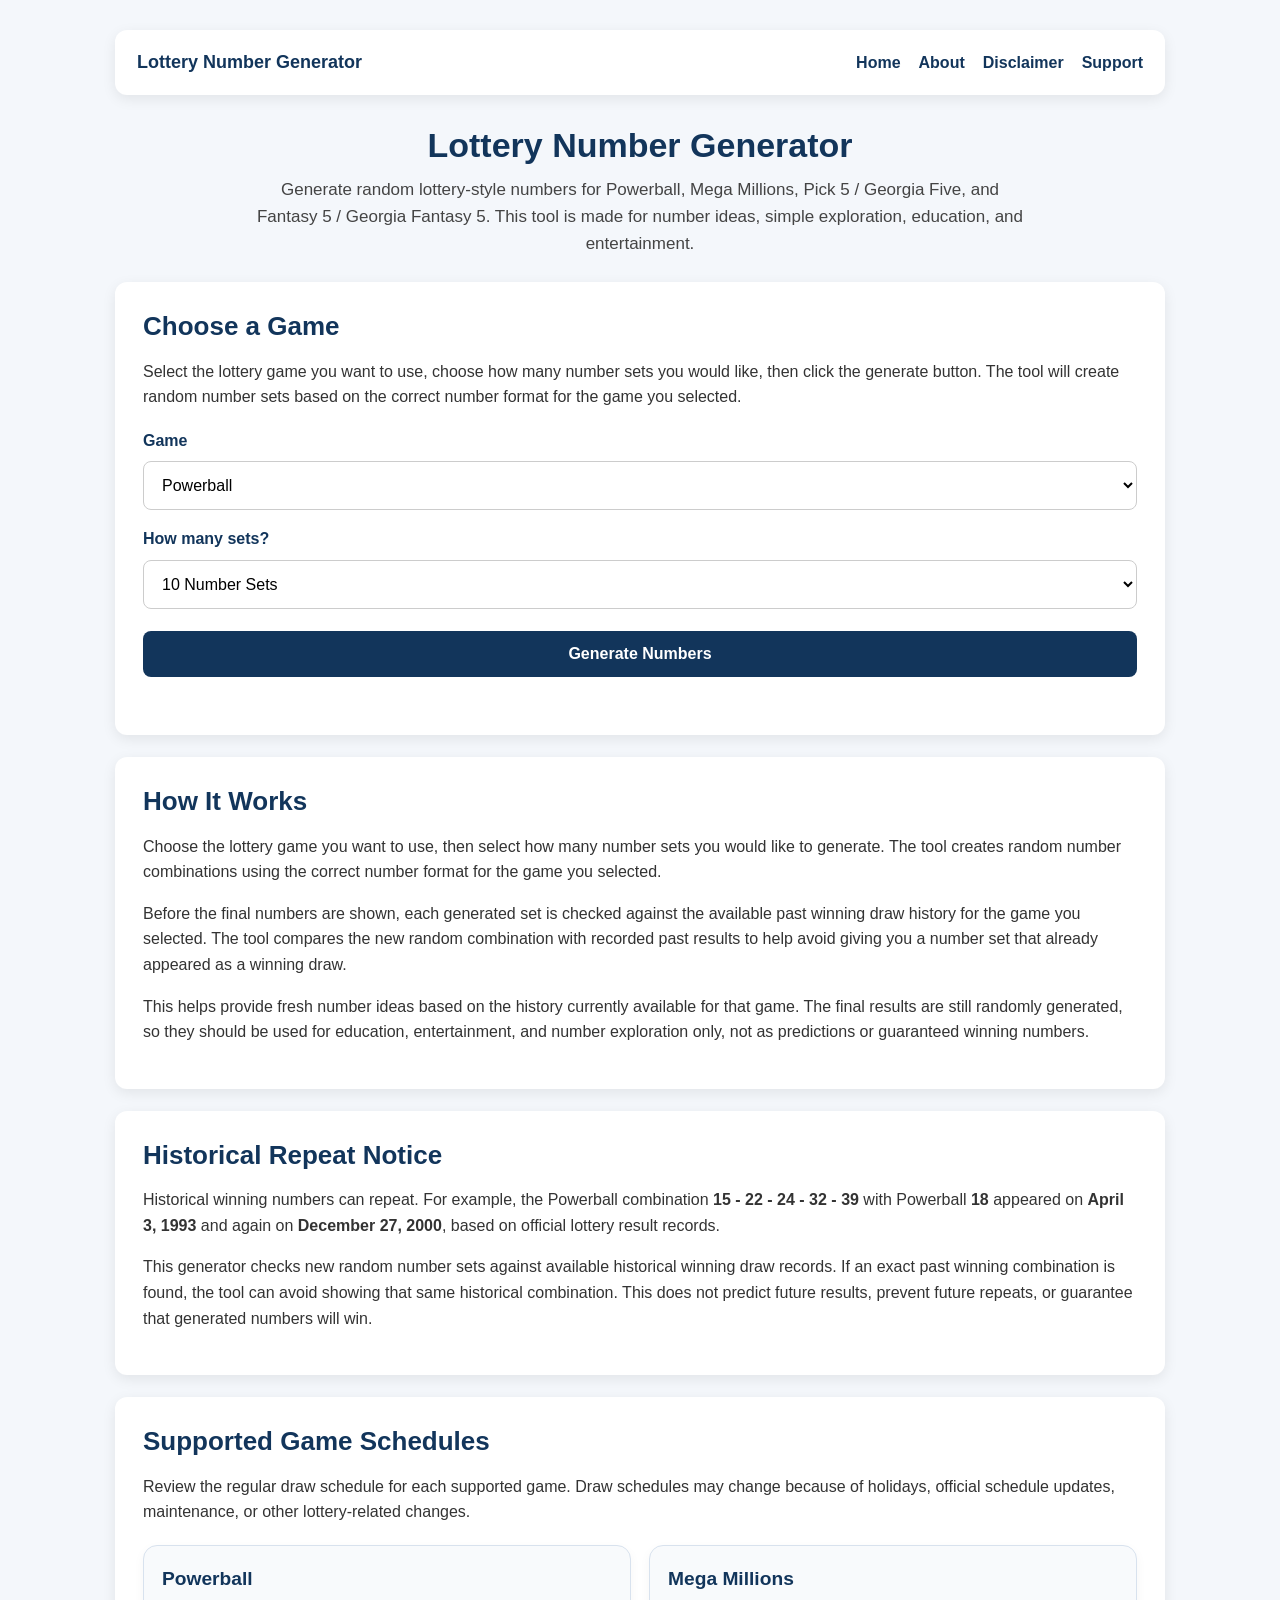
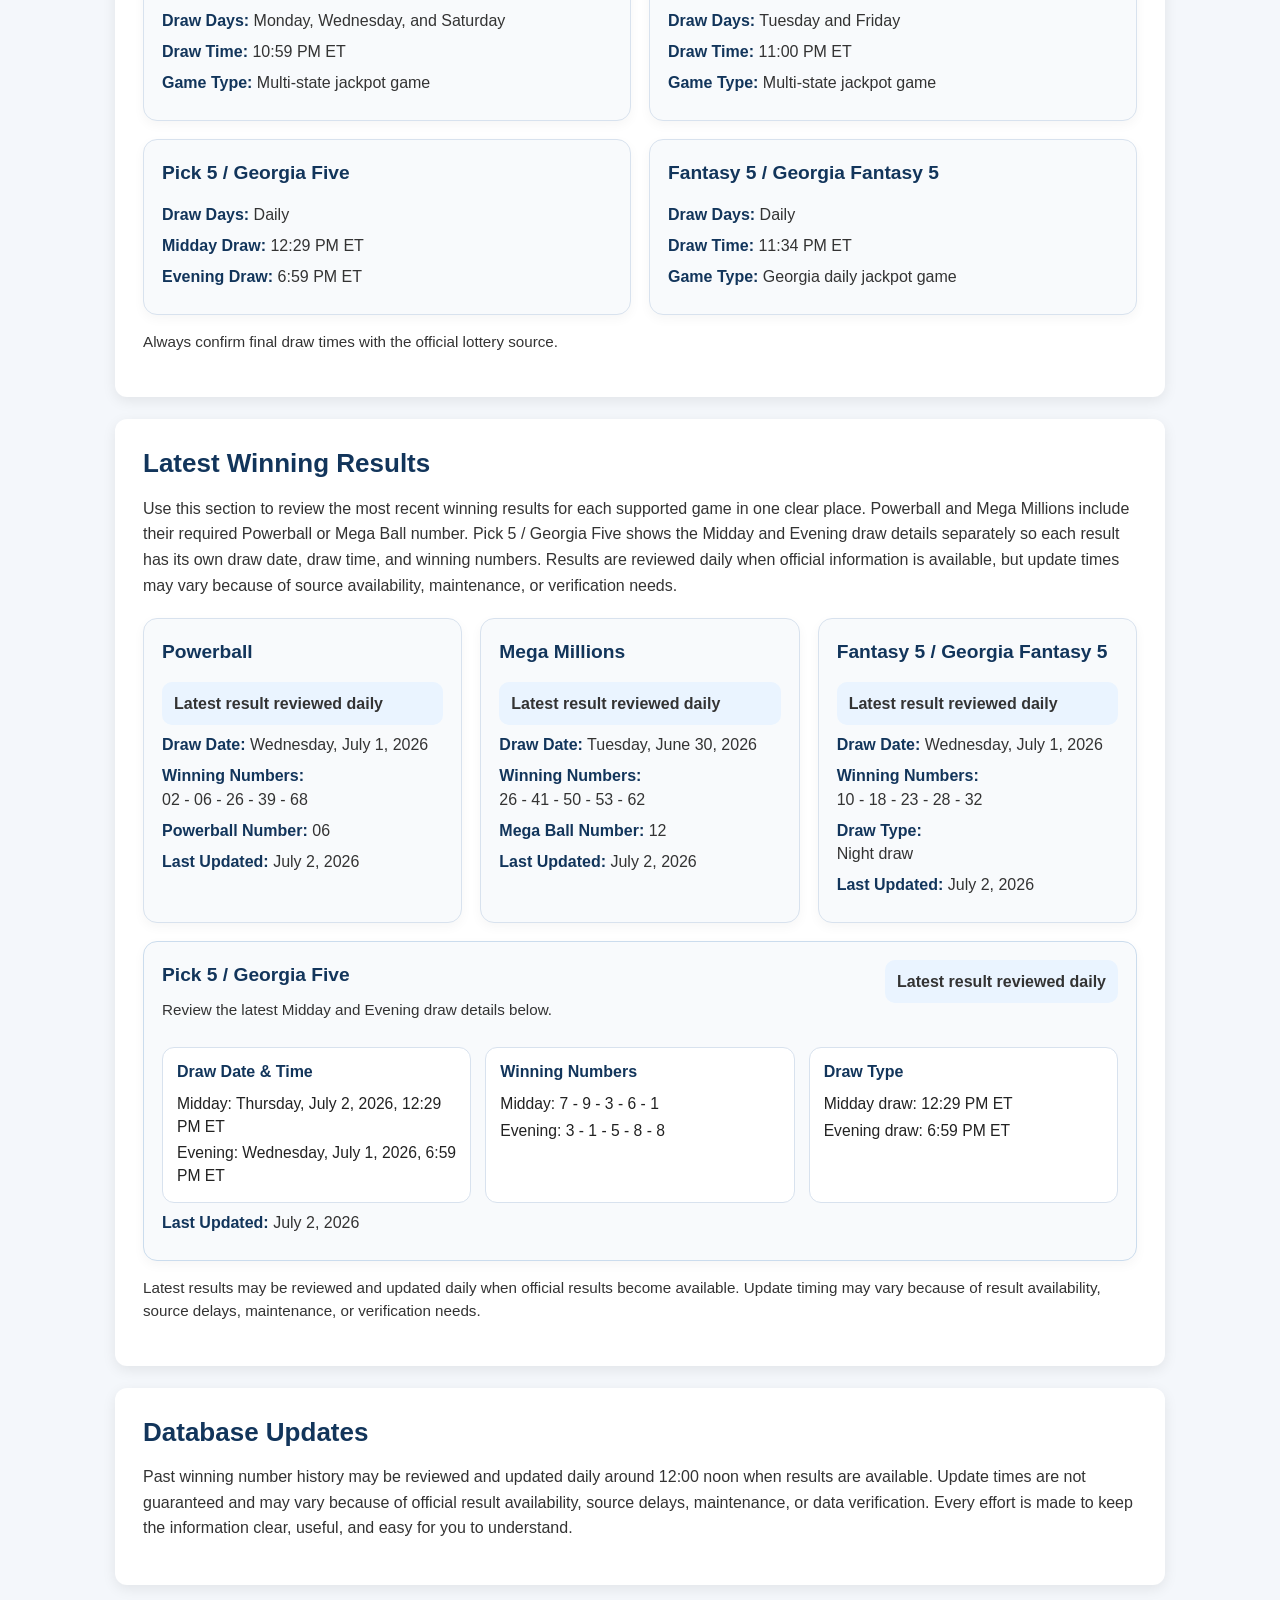
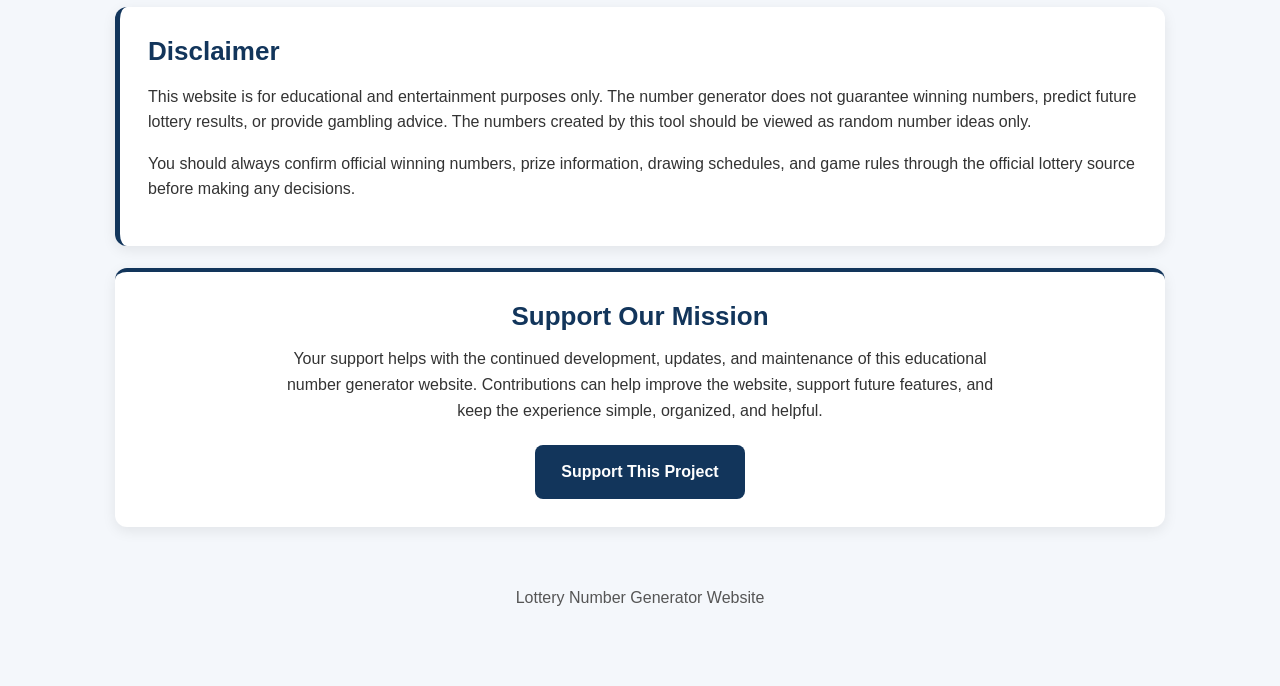
==== index.html @ b1e0da5d "Update index.html Connect analytics tracker to homepage" ====
<!DOCTYPE html>
<html lang="en">
<head>
  <meta charset="UTF-8" />
  <meta name="viewport" content="width=device-width, initial-scale=1.0" />
  <title>Lottery Number Generator</title>
  <link rel="stylesheet" href="style.css" />
</head>
<body>
  <main class="container">

    <nav class="top-nav">
      <div class="nav-brand">Lottery Number Generator</div>
      <div class="nav-links">
        <a href="index.html">Home</a>
        <a href="about.html">About</a>
        <a href="disclaimer.html">Disclaimer</a>
        <a href="support.html">Support</a>
      </div>
    </nav>

    <header class="hero">
      <h1>Lottery Number Generator</h1>
      <p>
        Generate random lottery-style numbers for Powerball, Mega Millions, Pick 5 / Georgia Five,
        and Fantasy 5 / Georgia Fantasy 5. This tool is made for number ideas, simple exploration,
        education, and entertainment.
      </p>
    </header>

    <section class="card generator-card">
      <h2>Choose a Game</h2>
      <p class="section-note">
        Select the lottery game you want to use, choose how many number sets you would like,
        then click the generate button. The tool will create random number sets based on the
        correct number format for the game you selected.
      </p>

      <label for="gameSelect">Game</label>
      <select id="gameSelect">
        <option value="powerball">Powerball</option>
        <option value="mega">Mega Millions</option>
        <option value="pick5">Pick 5 / Georgia Five</option>
        <option value="fantasy5">Fantasy 5 / Georgia Fantasy 5</option>
      </select>

      <label for="numberCount">How many sets?</label>
      <select id="numberCount">
        <option value="10">10 Number Sets</option>
        <option value="15">15 Number Sets</option>
        <option value="20">20 Number Sets</option>
      </select>

      <button onclick="generateNumbers()">Generate Numbers</button>

      <div id="result" class="result-list"></div>
    </section>

    <section class="card">
      <h2>How It Works</h2>
      <p>
        Choose the lottery game you want to use, then select how many number sets you would like to generate.
        The tool creates random number combinations using the correct number format for the game you selected.
      </p>
      <p>
        Before the final numbers are shown, each generated set is checked against the available past winning draw history
        for the game you selected. The tool compares the new random combination with recorded past results to help avoid
        giving you a number set that already appeared as a winning draw.
      </p>
      <p>
        This helps provide fresh number ideas based on the history currently available for that game. The final results
        are still randomly generated, so they should be used for education, entertainment, and number exploration only,
        not as predictions or guaranteed winning numbers.
      </p>
    </section>

    <section class="card">
      <h2>Historical Repeat Notice</h2>
      <p>
        Historical winning numbers can repeat. For example, the Powerball combination
        <strong>15 - 22 - 24 - 32 - 39</strong> with Powerball <strong>18</strong>
        appeared on <strong>April 3, 1993</strong> and again on <strong>December 27, 2000</strong>,
        based on official lottery result records.
      </p>
      <p>
        This generator checks new random number sets against available historical winning draw records.
        If an exact past winning combination is found, the tool can avoid showing that same historical combination.
        This does not predict future results, prevent future repeats, or guarantee that generated numbers will win.
      </p>
    </section>

    <section class="card">
      <h2>Supported Game Schedules</h2>
      <p class="section-note">
        Review the regular draw schedule for each supported game. Draw schedules may change because of holidays,
        official schedule updates, maintenance, or other lottery-related changes.
      </p>

      <div class="home-info-grid">
        <article class="home-info-card">
          <h3>Powerball</h3>
          <p><span class="info-label">Draw Days:</span> Monday, Wednesday, and Saturday</p>
          <p><span class="info-label">Draw Time:</span> 10:59 PM ET</p>
          <p><span class="info-label">Game Type:</span> Multi-state jackpot game</p>
        </article>

        <article class="home-info-card">
          <h3>Mega Millions</h3>
          <p><span class="info-label">Draw Days:</span> Tuesday and Friday</p>
          <p><span class="info-label">Draw Time:</span> 11:00 PM ET</p>
          <p><span class="info-label">Game Type:</span> Multi-state jackpot game</p>
        </article>

        <article class="home-info-card">
          <h3>Pick 5 / Georgia Five</h3>
          <p><span class="info-label">Draw Days:</span> Daily</p>
          <p><span class="info-label">Midday Draw:</span> 12:29 PM ET</p>
          <p><span class="info-label">Evening Draw:</span> 6:59 PM ET</p>
        </article>

        <article class="home-info-card">
          <h3>Fantasy 5 / Georgia Fantasy 5</h3>
          <p><span class="info-label">Draw Days:</span> Daily</p>
          <p><span class="info-label">Draw Time:</span> 11:34 PM ET</p>
          <p><span class="info-label">Game Type:</span> Georgia daily jackpot game</p>
        </article>
      </div>

      <p class="section-note-small">
        Always confirm final draw times with the official lottery source.
      </p>
    </section>

    <section class="card">
      <h2>Latest Winning Results</h2>
      <p>
        Use this section to review the most recent winning results for each supported game in one clear place.
        Powerball and Mega Millions include their required Powerball or Mega Ball number. Pick 5 / Georgia Five
        shows the Midday and Evening draw details separately so each result has its own draw date, draw time,
        and winning numbers. Results are reviewed daily when official information is available, but update times
        may vary because of source availability, maintenance, or verification needs.
      </p>

      <div class="latest-results-grid">
        <article class="home-info-card latest-result-item">
          <h3>Powerball</h3>
          <p class="result-status">Latest result reviewed daily</p>
          <p><span class="info-label">Draw Date:</span> <span id="powerballDrawDate">Result date is being reviewed</span></p>
          <p><span class="info-label">Winning Numbers:</span> <span id="powerballWinningNumbers">Winning numbers are being reviewed</span></p>
          <p><span class="info-label">Powerball Number:</span> <span id="powerballExtraNumber">Powerball number is being reviewed</span></p>
          <p><span class="info-label">Last Updated:</span> <span id="powerballLastUpdated">Update time is being reviewed</span></p>
        </article>

        <article class="home-info-card latest-result-item">
          <h3>Mega Millions</h3>
          <p class="result-status">Latest result reviewed daily</p>
          <p><span class="info-label">Draw Date:</span> <span id="megaDrawDate">Result date is being reviewed</span></p>
          <p><span class="info-label">Winning Numbers:</span> <span id="megaWinningNumbers">Winning numbers are being reviewed</span></p>
          <p><span class="info-label">Mega Ball Number:</span> <span id="megaExtraNumber">Mega Ball number is being reviewed</span></p>
          <p><span class="info-label">Last Updated:</span> <span id="megaLastUpdated">Update time is being reviewed</span></p>
        </article>

        <article class="home-info-card latest-result-item">
          <h3>Fantasy 5 / Georgia Fantasy 5</h3>
          <p class="result-status">Latest result reviewed daily</p>
          <p><span class="info-label">Draw Date:</span> <span id="fantasy5DrawDate">Result date is being reviewed</span></p>
          <p><span class="info-label">Winning Numbers:</span> <span id="fantasy5WinningNumbers">Winning numbers are being reviewed</span></p>
          <p><span class="info-label">Draw Type:</span> <span id="fantasy5DrawType">Draw type is being reviewed</span></p>
          <p><span class="info-label">Last Updated:</span> <span id="fantasy5LastUpdated">Update time is being reviewed</span></p>
        </article>

        <article class="home-info-card latest-result-item pick5-latest-card">
          <div class="pick5-card-header">
            <div>
              <h3>Pick 5 / Georgia Five</h3>
              <p class="pick5-card-note">
               Review the latest Midday and Evening draw details below.
              </p>
            </div>
            <p class="result-status">Latest result reviewed daily</p>
          </div>

          <div class="pick5-result-layout">
            <section class="pick5-result-box">
              <h4>Draw Date &amp; Time</h4>
              <div id="pick5DrawDate" class="pick5-result-value">
                Result dates are being reviewed
              </div>
            </section>

            <section class="pick5-result-box">
              <h4>Winning Numbers</h4>
              <div id="pick5WinningNumbers" class="pick5-result-value">
                Winning numbers are being reviewed
              </div>
            </section>

            <section class="pick5-result-box">
              <h4>Draw Type</h4>
              <div id="pick5DrawType" class="pick5-result-value">
                Draw type is being reviewed
              </div>
            </section>
          </div>

          <p class="pick5-last-updated">
            <span class="info-label">Last Updated:</span>
            <span id="pick5LastUpdated">Update time is being reviewed</span>
          </p>
        </article>
      </div>

      <p class="section-note-small">
        Latest results may be reviewed and updated daily when official results become available. Update timing may vary
        because of result availability, source delays, maintenance, or verification needs.
      </p>
    </section>

    <section class="card">
      <h2>Database Updates</h2>
      <p>
        Past winning number history may be reviewed and updated daily around 12:00 noon when results are available.
        Update times are not guaranteed and may vary because of official result availability, source delays,
        maintenance, or data verification. Every effort is made to keep the information clear, useful,
        and easy for you to understand.
      </p>
    </section>

    <section class="card disclaimer-card">
      <h2>Disclaimer</h2>
      <p>
        This website is for educational and entertainment purposes only. The number generator does not guarantee
        winning numbers, predict future lottery results, or provide gambling advice. The numbers created by this
        tool should be viewed as random number ideas only.
      </p>
      <p>
        You should always confirm official winning numbers, prize information, drawing schedules, and game rules
        through the official lottery source before making any decisions.
      </p>
    </section>

    <section class="card support-mission-card">
      <h2>Support Our Mission</h2>
      <p>
        Your support helps with the continued development, updates, and maintenance of this educational number
        generator website. Contributions can help improve the website, support future features, and keep the
        experience simple, organized, and helpful.
      </p>
      <a class="support-button" href="https://www.paypal.com/donate/?hosted_button_id=RD35Y3ZGP22KS" target="_blank" rel="noopener noreferrer">
        Support This Project
      </a>
    </section>

    <footer class="footer">
      <p>Lottery Number Generator Website</p>
    </footer>

  </main>

  <script src="database.js"></script>
  <script src="latest-results.js"></script>
  <script src="latest-results-display.js"></script>
  <script src="supabase-public-config.js"></script>
  <script src="script.js"></script>
  <script src="analytics-tracker.js"></script>
</body>
</html>
---- style.css ----
body {
  margin: 0;
  font-family: Arial, sans-serif;
  background: #f4f7fb;
  color: #222;
  line-height: 1.6;
}

.container {
  max-width: 1050px;
  margin: 0 auto;
  padding: 30px 20px 40px;
}

.top-nav {
  background: white;
  padding: 18px 22px;
  margin-bottom: 30px;
  border-radius: 12px;
  box-shadow: 0 4px 14px rgba(0, 0, 0, 0.08);
  display: flex;
  justify-content: space-between;
  align-items: center;
  gap: 20px;
}

.nav-brand {
  font-weight: bold;
  color: #12355b;
  font-size: 18px;
}

.nav-links {
  display: flex;
  gap: 18px;
  flex-wrap: wrap;
}

.nav-links a {
  color: #12355b;
  text-decoration: none;
  font-weight: bold;
}

.nav-links a:hover {
  text-decoration: underline;
}

.hero {
  text-align: center;
  margin-bottom: 25px;
}

.hero h1 {
  color: #12355b;
  font-size: 34px;
  margin-bottom: 10px;
  line-height: 1.2;
}

.hero p {
  color: #444;
  font-size: 17px;
  max-width: 780px;
  margin: 0 auto;
}

.card {
  background: white;
  padding: 28px;
  margin-bottom: 22px;
  border-radius: 12px;
  box-shadow: 0 4px 14px rgba(0, 0, 0, 0.08);
}

.card h2 {
  margin-top: 0;
  margin-bottom: 14px;
  font-size: 26px;
  color: #12355b;
  line-height: 1.25;
}

.card h3 {
  color: #12355b;
}

.card p {
  color: #333;
}

.section-note {
  margin-bottom: 18px;
  color: #333;
}

.section-note-small {
  font-size: 0.95rem;
  line-height: 1.5;
  margin-top: 16px;
  color: #444;
}

label {
  display: block;
  margin-top: 16px;
  margin-bottom: 8px;
  font-weight: bold;
  color: #12355b;
}

select,
button {
  width: 100%;
  padding: 14px;
  font-size: 16px;
  border-radius: 8px;
  box-sizing: border-box;
}

select {
  border: 1px solid #ccc;
  background: white;
}

button {
  margin-top: 22px;
  background: #12355b;
  color: white;
  border: none;
  cursor: pointer;
  font-weight: bold;
}

button:hover {
  background: #0d2947;
}

.result-list {
  margin-top: 30px;
  display: grid;
  grid-template-columns: repeat(2, 1fr);
  gap: 14px;
}

.result-item {
  display: flex;
  align-items: center;
  gap: 12px;
}

.result-index {
  width: 34px;
  height: 34px;
  background: #12355b;
  color: white;
  border-radius: 50%;
  display: flex;
  align-items: center;
  justify-content: center;
  font-weight: bold;
  flex-shrink: 0;
}

.result-number {
  width: 100%;
  padding: 14px;
  background: #f4f7fb;
  border: 1px solid #d7dee8;
  border-radius: 8px;
  font-weight: bold;
  color: #12355b;
}

.home-info-grid,
.schedule-list,
.latest-results-list {
  display: grid;
  grid-template-columns: 1fr;
  gap: 18px;
  margin-top: 20px;
}

.home-info-card,
.schedule-item,
.latest-result-item {
  background: #f8fafc;
  border: 1px solid #d8e2ee;
  border-radius: 14px;
  padding: 18px;
  box-shadow: 0 4px 12px rgba(0, 0, 0, 0.04);
}

.home-info-card h3,
.schedule-item h3,
.latest-result-item h3 {
  margin-top: 0;
  margin-bottom: 14px;
  font-size: 1.2rem;
  color: #12355b;
}

.home-info-card p,
.schedule-item p,
.latest-result-item p {
  margin: 8px 0;
  line-height: 1.45;
}

.info-label {
  font-weight: 700;
  color: #12355b;
}

.result-status {
  font-weight: 700;
  color: #0f3d63;
  background: #eaf4ff;
  border-radius: 10px;
  padding: 10px 12px;
  margin-bottom: 12px;
}

.latest-results-grid {
  display: grid;
  grid-template-columns: 1fr;
  gap: 18px;
  margin-top: 20px;
}

.latest-result-item {
  min-width: 0;
}

.pick5-latest-card {
  background: #f8fafc;
  border: 1px solid #cbdced;
}

.pick5-card-header {
  display: flex;
  justify-content: space-between;
  align-items: flex-start;
  gap: 18px;
  margin-bottom: 18px;
}

.pick5-card-header h3 {
  margin-bottom: 6px;
}

.pick5-card-header .result-status {
  margin: 0;
  white-space: nowrap;
}

.pick5-card-note {
  margin: 0;
  color: #4a5563;
  font-size: 0.95rem;
  line-height: 1.4;
}

.pick5-result-layout {
  display: grid;
  grid-template-columns: repeat(3, minmax(0, 1fr));
  gap: 14px;
}

.pick5-result-box {
  background: white;
  border: 1px solid #d8e2ee;
  border-radius: 12px;
  padding: 14px;
}

.pick5-result-box h4 {
  margin: 0 0 10px;
  color: #12355b;
  font-size: 1rem;
  line-height: 1.3;
}

.pick5-result-value {
  color: #222;
  font-size: 0.98rem;
  line-height: 1.45;
}

.pick5-result-value span {
  display: block;
}

.pick5-last-updated {
  margin-top: 16px;
  margin-bottom: 0;
}

.disclaimer-card {
  border-left: 5px solid #12355b;
}

.support-mission-card {
  text-align: center;
  border-top: 4px solid #12355b;
}

.support-mission-card p {
  max-width: 720px;
  margin: 0 auto 22px auto;
  color: #333;
}

.support-button {
  display: inline-block;
  background: #12355b;
  color: white;
  padding: 14px 26px;
  border-radius: 8px;
  text-decoration: none;
  font-weight: bold;
}

.support-button:hover {
  background: #0d2947;
}

.footer {
  text-align: center;
  color: #555;
  padding: 20px 0;
}

@media (min-width: 760px) {
  .home-info-grid,
  .schedule-list,
  .latest-results-list {
    grid-template-columns: repeat(2, minmax(0, 1fr));
  }

  .latest-results-grid {
    grid-template-columns: repeat(2, minmax(0, 1fr));
  }

  .pick5-latest-card {
    grid-column: 1 / -1;
  }
}

@media (min-width: 980px) {
  .latest-results-grid {
    grid-template-columns: repeat(3, minmax(0, 1fr));
  }

  .pick5-latest-card {
    grid-column: 1 / -1;
  }
}

@media (max-width: 900px) {
  .pick5-result-layout {
    grid-template-columns: 1fr;
  }

  .pick5-card-header {
    flex-direction: column;
    align-items: stretch;
  }

  .pick5-card-header .result-status {
    white-space: normal;
  }
}

@media (max-width: 700px) {
  .container {
    padding: 20px 14px 35px;
  }

  .top-nav {
    flex-direction: column;
    align-items: flex-start;
  }

  .nav-links {
    gap: 12px;
  }

  .hero h1 {
    font-size: 28px;
  }

  .hero p {
    font-size: 16px;
  }

  .card {
    padding: 22px;
  }

  .card h2 {
    font-size: 23px;
  }

  .result-list {
    grid-template-columns: 1fr;
  }

  .home-info-card,
  .schedule-item,
  .latest-result-item {
    padding: 16px;
  }

  .pick5-result-box {
    padding: 14px;
  }

  .pick5-result-value {
    font-size: 0.96rem;
  }

  .support-button {
    width: 100%;
    box-sizing: border-box;
  }
}
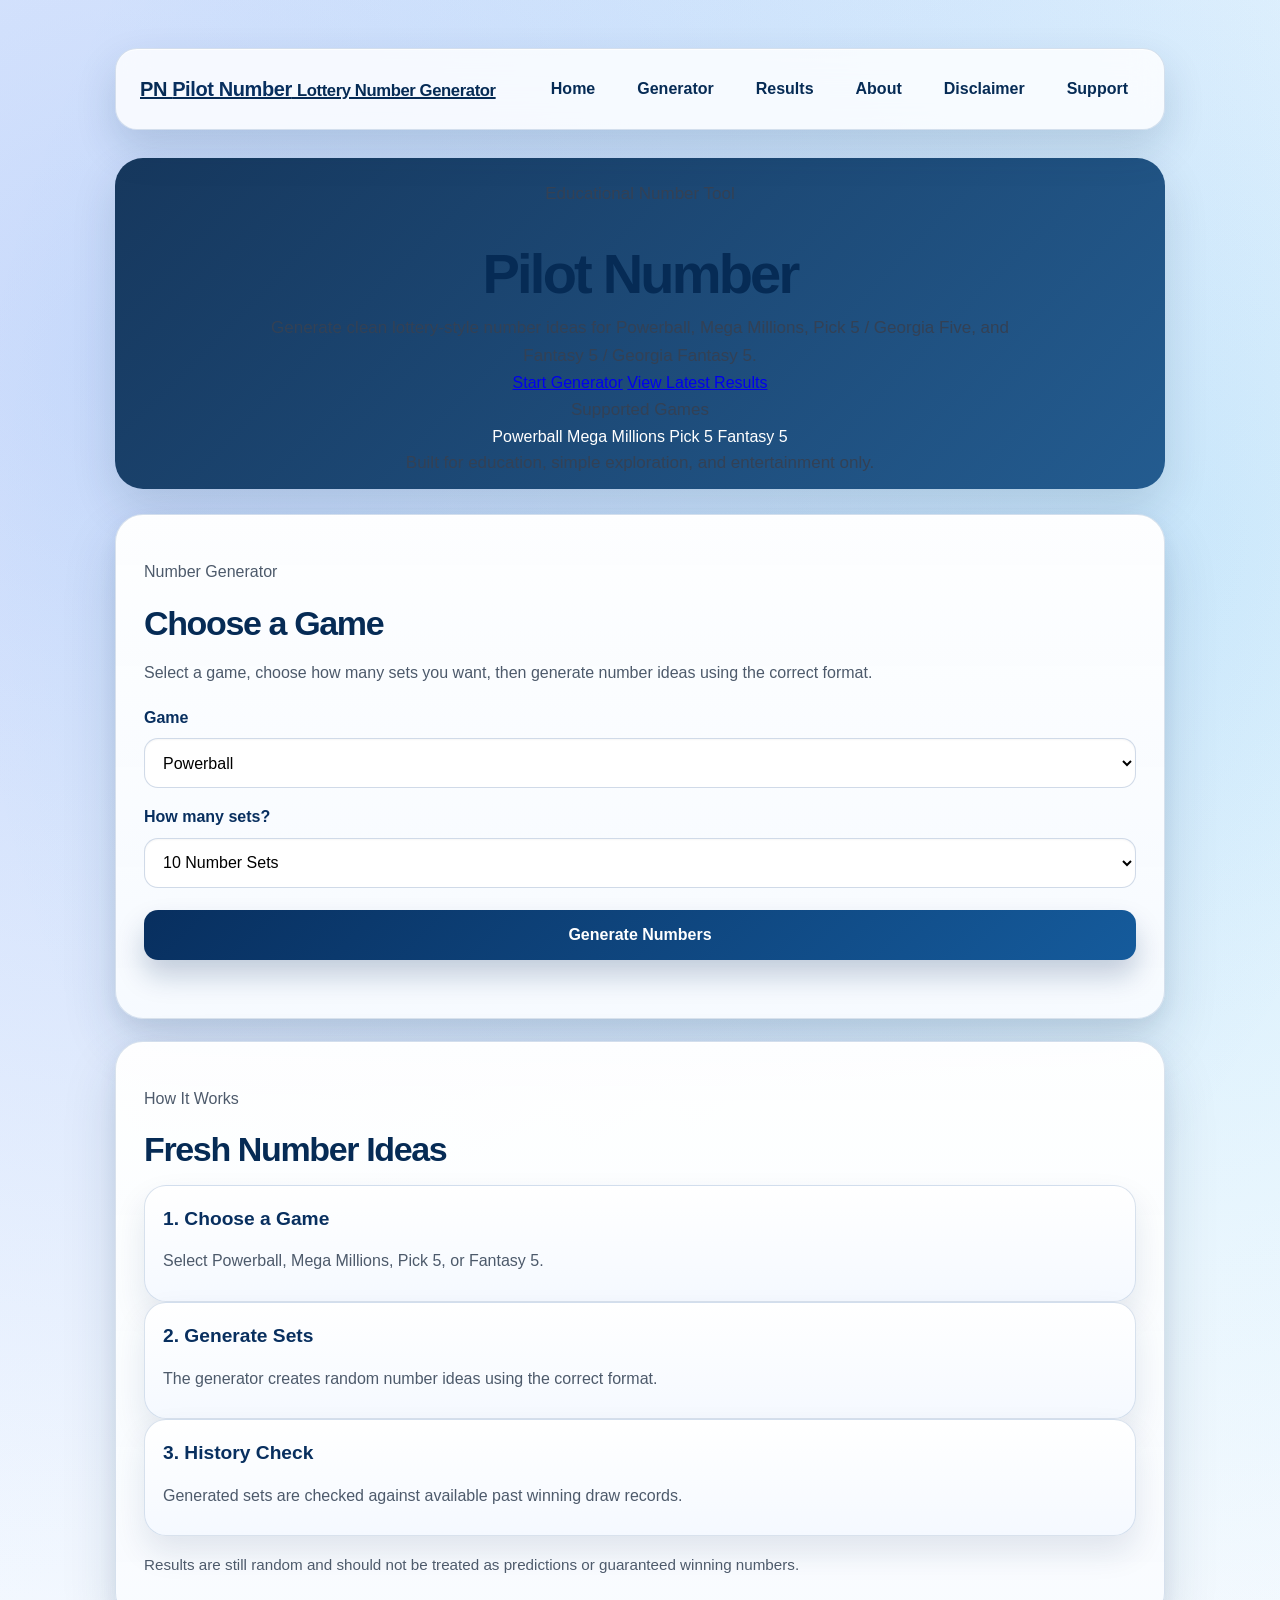
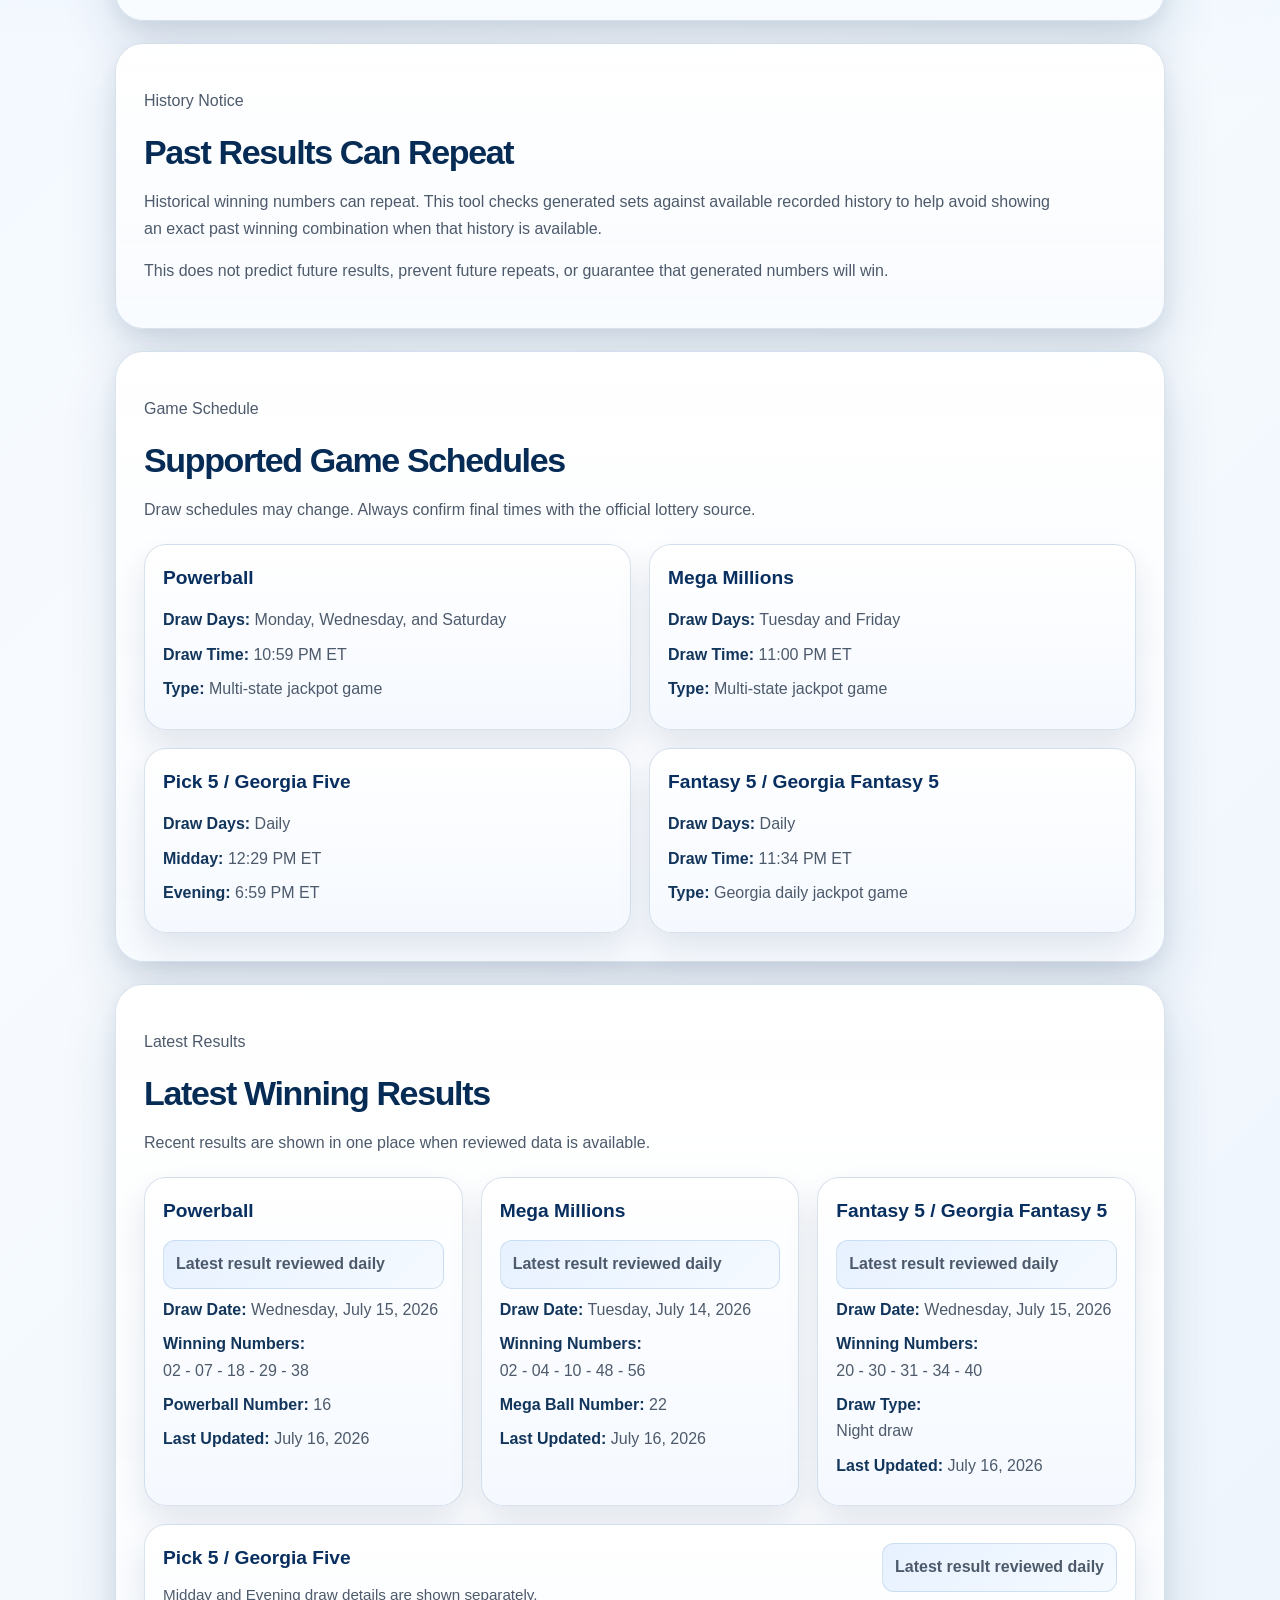
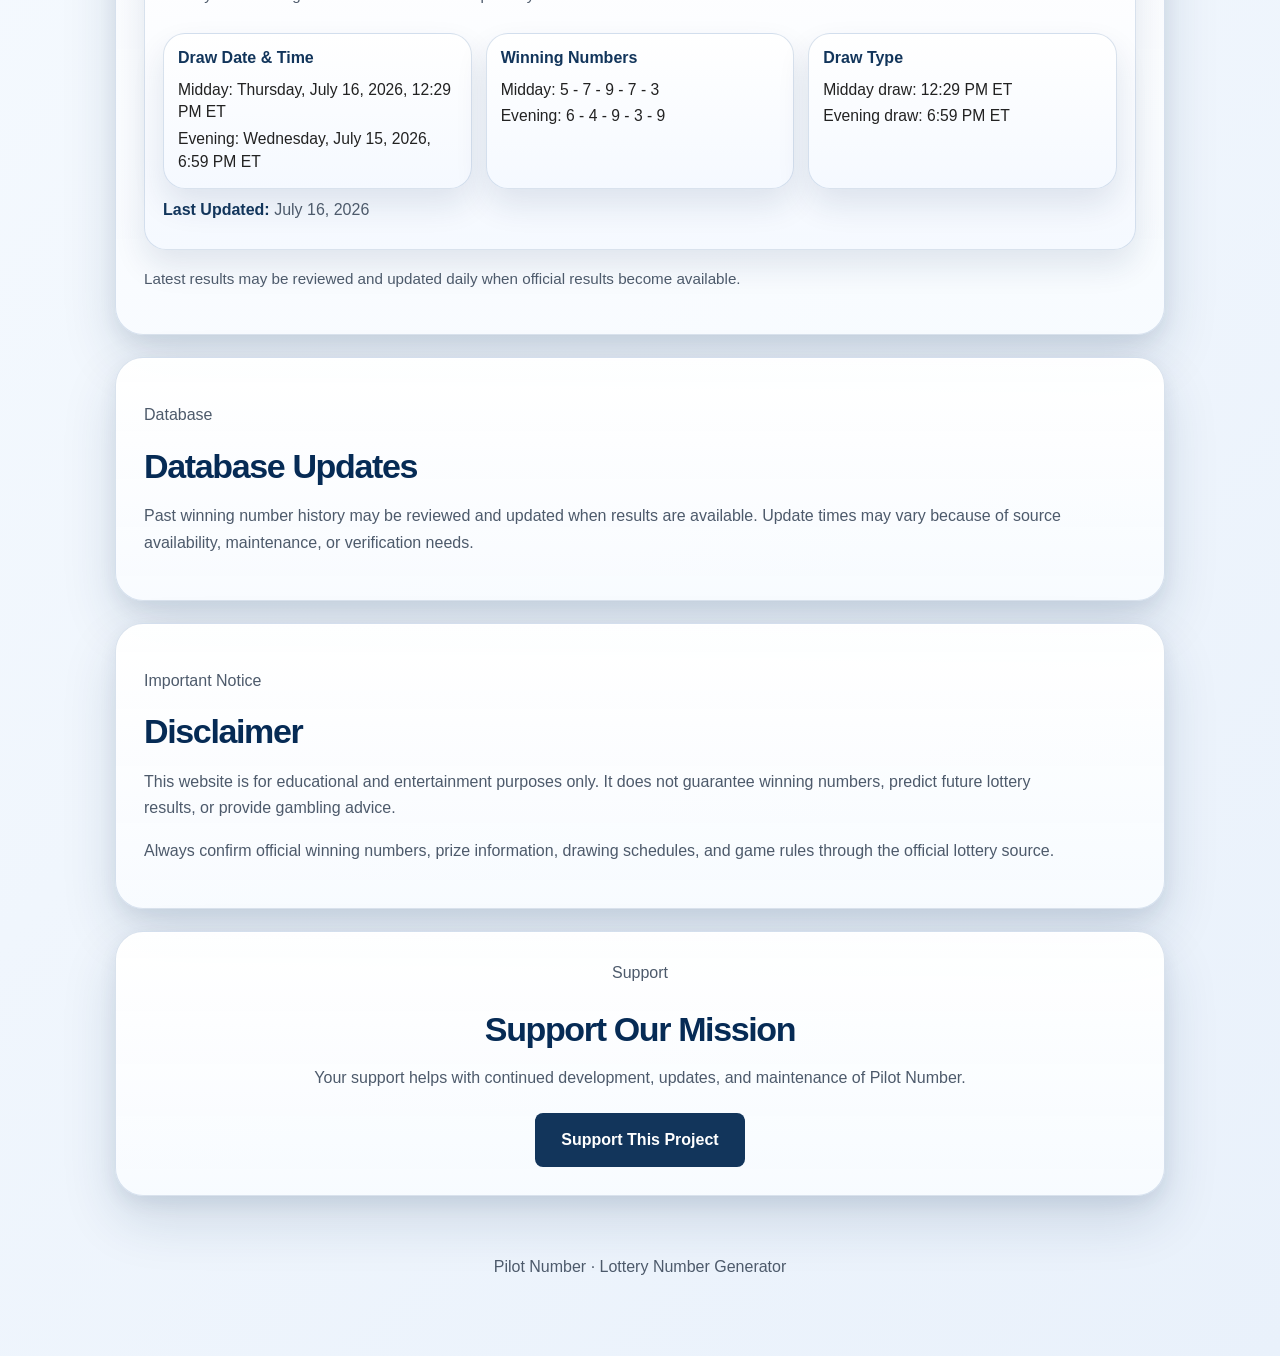
==== commit badbb62f: "Update index.html Upgrade homepage app shell" ====
--- a/index.html
+++ b/index.html
@@ -3,146 +3,201 @@
 <head>
   <meta charset="UTF-8" />
   <meta name="viewport" content="width=device-width, initial-scale=1.0" />
-  <title>Lottery Number Generator</title>
+
+  <title>Pilot Number | Lottery Number Generator</title>
+  <meta
+    name="description"
+    content="Pilot Number is an educational lottery-style number generator for Powerball, Mega Millions, Pick 5 / Georgia Five, and Fantasy 5 / Georgia Fantasy 5."
+  />
+  <link rel="canonical" href="https://pilotnumber.com/" />
+  <meta property="og:title" content="Pilot Number | Lottery Number Generator" />
+  <meta property="og:description" content="Generate lottery-style number ideas for education, exploration, and entertainment." />
+  <meta property="og:url" content="https://pilotnumber.com/" />
+  <meta property="og:site_name" content="Pilot Number" />
+
   <link rel="stylesheet" href="style.css" />
 </head>
+
 <body>
-  <main class="container">
-
-    <nav class="top-nav">
-      <div class="nav-brand">Lottery Number Generator</div>
-      <div class="nav-links">
+  <main class="container app-shell">
+
+    <nav class="top-nav app-nav">
+      <a class="nav-brand app-brand" href="index.html" aria-label="Pilot Number Home">
+        <span class="brand-mark">PN</span>
+        <span>
+          <strong>Pilot Number</strong>
+          <small>Lottery Number Generator</small>
+        </span>
+      </a>
+
+      <div class="nav-links app-nav-links">
         <a href="index.html">Home</a>
+        <a href="#generator">Generator</a>
+        <a href="#latest-results">Results</a>
         <a href="about.html">About</a>
         <a href="disclaimer.html">Disclaimer</a>
         <a href="support.html">Support</a>
       </div>
     </nav>
 
-    <header class="hero">
-      <h1>Lottery Number Generator</h1>
-      <p>
-        Generate random lottery-style numbers for Powerball, Mega Millions, Pick 5 / Georgia Five,
-        and Fantasy 5 / Georgia Fantasy 5. This tool is made for number ideas, simple exploration,
-        education, and entertainment.
-      </p>
+    <header class="hero app-hero">
+      <div class="hero-content">
+        <p class="eyebrow">Educational Number Tool</p>
+        <h1>Pilot Number</h1>
+        <p class="hero-lead">
+          Generate clean lottery-style number ideas for Powerball, Mega Millions,
+          Pick 5 / Georgia Five, and Fantasy 5 / Georgia Fantasy 5.
+        </p>
+
+        <div class="hero-actions">
+          <a class="hero-button" href="#generator">Start Generator</a>
+          <a class="hero-link" href="#latest-results">View Latest Results</a>
+        </div>
+      </div>
+
+      <aside class="hero-panel">
+        <p class="panel-label">Supported Games</p>
+        <div class="game-chip-grid">
+          <span>Powerball</span>
+          <span>Mega Millions</span>
+          <span>Pick 5</span>
+          <span>Fantasy 5</span>
+        </div>
+        <p class="panel-note">
+          Built for education, simple exploration, and entertainment only.
+        </p>
+      </aside>
     </header>
 
-    <section class="card generator-card">
-      <h2>Choose a Game</h2>
-      <p class="section-note">
-        Select the lottery game you want to use, choose how many number sets you would like,
-        then click the generate button. The tool will create random number sets based on the
-        correct number format for the game you selected.
-      </p>
-
-      <label for="gameSelect">Game</label>
-      <select id="gameSelect">
-        <option value="powerball">Powerball</option>
-        <option value="mega">Mega Millions</option>
-        <option value="pick5">Pick 5 / Georgia Five</option>
-        <option value="fantasy5">Fantasy 5 / Georgia Fantasy 5</option>
-      </select>
-
-      <label for="numberCount">How many sets?</label>
-      <select id="numberCount">
-        <option value="10">10 Number Sets</option>
-        <option value="15">15 Number Sets</option>
-        <option value="20">20 Number Sets</option>
-      </select>
-
-      <button onclick="generateNumbers()">Generate Numbers</button>
-
-      <div id="result" class="result-list"></div>
-    </section>
-
-    <section class="card">
-      <h2>How It Works</h2>
-      <p>
-        Choose the lottery game you want to use, then select how many number sets you would like to generate.
-        The tool creates random number combinations using the correct number format for the game you selected.
-      </p>
-      <p>
-        Before the final numbers are shown, each generated set is checked against the available past winning draw history
-        for the game you selected. The tool compares the new random combination with recorded past results to help avoid
-        giving you a number set that already appeared as a winning draw.
-      </p>
-      <p>
-        This helps provide fresh number ideas based on the history currently available for that game. The final results
-        are still randomly generated, so they should be used for education, entertainment, and number exploration only,
-        not as predictions or guaranteed winning numbers.
-      </p>
-    </section>
-
-    <section class="card">
-      <h2>Historical Repeat Notice</h2>
-      <p>
-        Historical winning numbers can repeat. For example, the Powerball combination
-        <strong>15 - 22 - 24 - 32 - 39</strong> with Powerball <strong>18</strong>
-        appeared on <strong>April 3, 1993</strong> and again on <strong>December 27, 2000</strong>,
-        based on official lottery result records.
-      </p>
-      <p>
-        This generator checks new random number sets against available historical winning draw records.
-        If an exact past winning combination is found, the tool can avoid showing that same historical combination.
+    <section id="generator" class="card generator-card app-card feature-card">
+      <div class="section-heading">
+        <p class="eyebrow">Number Generator</p>
+        <h2>Choose a Game</h2>
+        <p class="section-note compact-note">
+          Select a game, choose how many sets you want, then generate number ideas using the correct format.
+        </p>
+      </div>
+
+      <div class="generator-controls">
+        <div class="control-box">
+          <label for="gameSelect">Game</label>
+          <select id="gameSelect">
+            <option value="powerball">Powerball</option>
+            <option value="mega">Mega Millions</option>
+            <option value="pick5">Pick 5 / Georgia Five</option>
+            <option value="fantasy5">Fantasy 5 / Georgia Fantasy 5</option>
+          </select>
+        </div>
+
+        <div class="control-box">
+          <label for="numberCount">How many sets?</label>
+          <select id="numberCount">
+            <option value="10">10 Number Sets</option>
+            <option value="15">15 Number Sets</option>
+            <option value="20">20 Number Sets</option>
+          </select>
+        </div>
+      </div>
+
+      <button class="generate-button" onclick="generateNumbers()">Generate Numbers</button>
+
+      <div id="result" class="result-list app-results"></div>
+    </section>
+
+    <section class="card app-card">
+      <div class="section-heading">
+        <p class="eyebrow">How It Works</p>
+        <h2>Fresh Number Ideas</h2>
+      </div>
+
+      <div class="info-grid">
+        <article class="home-info-card app-tile">
+          <h3>1. Choose a Game</h3>
+          <p>Select Powerball, Mega Millions, Pick 5, or Fantasy 5.</p>
+        </article>
+
+        <article class="home-info-card app-tile">
+          <h3>2. Generate Sets</h3>
+          <p>The generator creates random number ideas using the correct format.</p>
+        </article>
+
+        <article class="home-info-card app-tile">
+          <h3>3. History Check</h3>
+          <p>Generated sets are checked against available past winning draw records.</p>
+        </article>
+      </div>
+
+      <p class="section-note-small">
+        Results are still random and should not be treated as predictions or guaranteed winning numbers.
+      </p>
+    </section>
+
+    <section class="card app-card">
+      <div class="section-heading">
+        <p class="eyebrow">History Notice</p>
+        <h2>Past Results Can Repeat</h2>
+      </div>
+
+      <p>
+        Historical winning numbers can repeat. This tool checks generated sets against available recorded history
+        to help avoid showing an exact past winning combination when that history is available.
+      </p>
+      <p>
         This does not predict future results, prevent future repeats, or guarantee that generated numbers will win.
       </p>
     </section>
 
-    <section class="card">
-      <h2>Supported Game Schedules</h2>
-      <p class="section-note">
-        Review the regular draw schedule for each supported game. Draw schedules may change because of holidays,
-        official schedule updates, maintenance, or other lottery-related changes.
-      </p>
-
-      <div class="home-info-grid">
-        <article class="home-info-card">
+    <section class="card app-card">
+      <div class="section-heading">
+        <p class="eyebrow">Game Schedule</p>
+        <h2>Supported Game Schedules</h2>
+        <p class="section-note compact-note">
+          Draw schedules may change. Always confirm final times with the official lottery source.
+        </p>
+      </div>
+
+      <div class="home-info-grid schedule-dashboard">
+        <article class="home-info-card schedule-item app-tile">
           <h3>Powerball</h3>
           <p><span class="info-label">Draw Days:</span> Monday, Wednesday, and Saturday</p>
           <p><span class="info-label">Draw Time:</span> 10:59 PM ET</p>
-          <p><span class="info-label">Game Type:</span> Multi-state jackpot game</p>
-        </article>
-
-        <article class="home-info-card">
+          <p><span class="info-label">Type:</span> Multi-state jackpot game</p>
+        </article>
+
+        <article class="home-info-card schedule-item app-tile">
           <h3>Mega Millions</h3>
           <p><span class="info-label">Draw Days:</span> Tuesday and Friday</p>
           <p><span class="info-label">Draw Time:</span> 11:00 PM ET</p>
-          <p><span class="info-label">Game Type:</span> Multi-state jackpot game</p>
-        </article>
-
-        <article class="home-info-card">
+          <p><span class="info-label">Type:</span> Multi-state jackpot game</p>
+        </article>
+
+        <article class="home-info-card schedule-item app-tile">
           <h3>Pick 5 / Georgia Five</h3>
           <p><span class="info-label">Draw Days:</span> Daily</p>
-          <p><span class="info-label">Midday Draw:</span> 12:29 PM ET</p>
-          <p><span class="info-label">Evening Draw:</span> 6:59 PM ET</p>
-        </article>
-
-        <article class="home-info-card">
+          <p><span class="info-label">Midday:</span> 12:29 PM ET</p>
+          <p><span class="info-label">Evening:</span> 6:59 PM ET</p>
+        </article>
+
+        <article class="home-info-card schedule-item app-tile">
           <h3>Fantasy 5 / Georgia Fantasy 5</h3>
           <p><span class="info-label">Draw Days:</span> Daily</p>
           <p><span class="info-label">Draw Time:</span> 11:34 PM ET</p>
-          <p><span class="info-label">Game Type:</span> Georgia daily jackpot game</p>
-        </article>
-      </div>
-
-      <p class="section-note-small">
-        Always confirm final draw times with the official lottery source.
-      </p>
-    </section>
-
-    <section class="card">
-      <h2>Latest Winning Results</h2>
-      <p>
-        Use this section to review the most recent winning results for each supported game in one clear place.
-        Powerball and Mega Millions include their required Powerball or Mega Ball number. Pick 5 / Georgia Five
-        shows the Midday and Evening draw details separately so each result has its own draw date, draw time,
-        and winning numbers. Results are reviewed daily when official information is available, but update times
-        may vary because of source availability, maintenance, or verification needs.
-      </p>
+          <p><span class="info-label">Type:</span> Georgia daily jackpot game</p>
+        </article>
+      </div>
+    </section>
+
+    <section id="latest-results" class="card app-card latest-section">
+      <div class="section-heading">
+        <p class="eyebrow">Latest Results</p>
+        <h2>Latest Winning Results</h2>
+        <p class="section-note compact-note">
+          Recent results are shown in one place when reviewed data is available.
+        </p>
+      </div>
 
       <div class="latest-results-grid">
-        <article class="home-info-card latest-result-item">
+        <article class="home-info-card latest-result-item app-tile">
           <h3>Powerball</h3>
           <p class="result-status">Latest result reviewed daily</p>
           <p><span class="info-label">Draw Date:</span> <span id="powerballDrawDate">Result date is being reviewed</span></p>
@@ -151,7 +206,7 @@
           <p><span class="info-label">Last Updated:</span> <span id="powerballLastUpdated">Update time is being reviewed</span></p>
         </article>
 
-        <article class="home-info-card latest-result-item">
+        <article class="home-info-card latest-result-item app-tile">
           <h3>Mega Millions</h3>
           <p class="result-status">Latest result reviewed daily</p>
           <p><span class="info-label">Draw Date:</span> <span id="megaDrawDate">Result date is being reviewed</span></p>
@@ -160,7 +215,7 @@
           <p><span class="info-label">Last Updated:</span> <span id="megaLastUpdated">Update time is being reviewed</span></p>
         </article>
 
-        <article class="home-info-card latest-result-item">
+        <article class="home-info-card latest-result-item app-tile">
           <h3>Fantasy 5 / Georgia Fantasy 5</h3>
           <p class="result-status">Latest result reviewed daily</p>
           <p><span class="info-label">Draw Date:</span> <span id="fantasy5DrawDate">Result date is being reviewed</span></p>
@@ -169,13 +224,11 @@
           <p><span class="info-label">Last Updated:</span> <span id="fantasy5LastUpdated">Update time is being reviewed</span></p>
         </article>
 
-        <article class="home-info-card latest-result-item pick5-latest-card">
+        <article class="home-info-card latest-result-item pick5-latest-card app-tile">
           <div class="pick5-card-header">
             <div>
               <h3>Pick 5 / Georgia Five</h3>
-              <p class="pick5-card-note">
-               Review the latest Midday and Evening draw details below.
-              </p>
+              <p class="pick5-card-note">Midday and Evening draw details are shown separately.</p>
             </div>
             <p class="result-status">Latest result reviewed daily</p>
           </div>
@@ -183,23 +236,17 @@
           <div class="pick5-result-layout">
             <section class="pick5-result-box">
               <h4>Draw Date &amp; Time</h4>
-              <div id="pick5DrawDate" class="pick5-result-value">
-                Result dates are being reviewed
-              </div>
+              <div id="pick5DrawDate" class="pick5-result-value">Result dates are being reviewed</div>
             </section>
 
             <section class="pick5-result-box">
               <h4>Winning Numbers</h4>
-              <div id="pick5WinningNumbers" class="pick5-result-value">
-                Winning numbers are being reviewed
-              </div>
+              <div id="pick5WinningNumbers" class="pick5-result-value">Winning numbers are being reviewed</div>
             </section>
 
             <section class="pick5-result-box">
               <h4>Draw Type</h4>
-              <div id="pick5DrawType" class="pick5-result-value">
-                Draw type is being reviewed
-              </div>
+              <div id="pick5DrawType" class="pick5-result-value">Draw type is being reviewed</div>
             </section>
           </div>
 
@@ -211,48 +258,50 @@
       </div>
 
       <p class="section-note-small">
-        Latest results may be reviewed and updated daily when official results become available. Update timing may vary
-        because of result availability, source delays, maintenance, or verification needs.
-      </p>
-    </section>
-
-    <section class="card">
-      <h2>Database Updates</h2>
-      <p>
-        Past winning number history may be reviewed and updated daily around 12:00 noon when results are available.
-        Update times are not guaranteed and may vary because of official result availability, source delays,
-        maintenance, or data verification. Every effort is made to keep the information clear, useful,
-        and easy for you to understand.
-      </p>
-    </section>
-
-    <section class="card disclaimer-card">
-      <h2>Disclaimer</h2>
-      <p>
-        This website is for educational and entertainment purposes only. The number generator does not guarantee
-        winning numbers, predict future lottery results, or provide gambling advice. The numbers created by this
-        tool should be viewed as random number ideas only.
-      </p>
-      <p>
-        You should always confirm official winning numbers, prize information, drawing schedules, and game rules
-        through the official lottery source before making any decisions.
-      </p>
-    </section>
-
-    <section class="card support-mission-card">
-      <h2>Support Our Mission</h2>
-      <p>
-        Your support helps with the continued development, updates, and maintenance of this educational number
-        generator website. Contributions can help improve the website, support future features, and keep the
-        experience simple, organized, and helpful.
+        Latest results may be reviewed and updated daily when official results become available.
+      </p>
+    </section>
+
+    <section class="card app-card">
+      <div class="section-heading">
+        <p class="eyebrow">Database</p>
+        <h2>Database Updates</h2>
+      </div>
+      <p>
+        Past winning number history may be reviewed and updated when results are available.
+        Update times may vary because of source availability, maintenance, or verification needs.
+      </p>
+    </section>
+
+    <section class="card disclaimer-card app-card">
+      <div class="section-heading">
+        <p class="eyebrow">Important Notice</p>
+        <h2>Disclaimer</h2>
+      </div>
+      <p>
+        This website is for educational and entertainment purposes only. It does not guarantee winning numbers,
+        predict future lottery results, or provide gambling advice.
+      </p>
+      <p>
+        Always confirm official winning numbers, prize information, drawing schedules, and game rules through the official lottery source.
+      </p>
+    </section>
+
+    <section class="card support-mission-card app-card">
+      <div class="section-heading">
+        <p class="eyebrow">Support</p>
+        <h2>Support Our Mission</h2>
+      </div>
+      <p>
+        Your support helps with continued development, updates, and maintenance of Pilot Number.
       </p>
       <a class="support-button" href="https://www.paypal.com/donate/?hosted_button_id=RD35Y3ZGP22KS" target="_blank" rel="noopener noreferrer">
         Support This Project
       </a>
     </section>
 
-    <footer class="footer">
-      <p>Lottery Number Generator Website</p>
+    <footer class="footer app-footer">
+      <p>Pilot Number · Lottery Number Generator</p>
     </footer>
 
   </main>
--- a/style.css
+++ b/style.css
@@ -425,3 +425,312 @@
     box-sizing: border-box;
   }
 }
+/* ============================================================
+   Operation Facelift - Phase 1
+   Modern app-style visual upgrade only
+   ============================================================ */
+
+:root {
+  --pn-navy: #0f3157;
+  --pn-navy-dark: #081d36;
+  --pn-blue-soft: #eaf3ff;
+  --pn-card: rgba(255, 255, 255, 0.92);
+  --pn-border: rgba(145, 170, 200, 0.35);
+  --pn-text: #172033;
+  --pn-muted: #4d5a6b;
+  --pn-shadow: 0 18px 45px rgba(13, 39, 70, 0.14);
+  --pn-shadow-soft: 0 10px 24px rgba(13, 39, 70, 0.10);
+}
+
+body {
+  background:
+    radial-gradient(circle at top left, rgba(56, 128, 199, 0.16), transparent 34%),
+    linear-gradient(135deg, #f3f7fc 0%, #eef4fb 45%, #f8fbff 100%);
+  color: var(--pn-text);
+}
+
+.container {
+  max-width: 1120px;
+}
+
+.top-nav {
+  position: sticky;
+  top: 12px;
+  z-index: 100;
+  background: rgba(255, 255, 255, 0.88);
+  backdrop-filter: blur(14px);
+  border: 1px solid var(--pn-border);
+  border-radius: 22px;
+  box-shadow: var(--pn-shadow-soft);
+}
+
+.nav-brand {
+  font-size: 20px;
+  letter-spacing: -0.02em;
+}
+
+.nav-links a {
+  padding: 8px 10px;
+  border-radius: 999px;
+}
+
+.nav-links a:hover {
+  background: var(--pn-blue-soft);
+  text-decoration: none;
+}
+
+.hero {
+  background: linear-gradient(135deg, rgba(15, 49, 87, 0.96), rgba(25, 83, 137, 0.94));
+  color: white;
+  padding: 34px 28px;
+  border-radius: 28px;
+  box-shadow: var(--pn-shadow);
+}
+
+.hero h1,
+.hero p {
+  color: white;
+}
+
+.card {
+  background: var(--pn-card);
+  border: 1px solid var(--pn-border);
+  border-radius: 26px;
+  box-shadow: var(--pn-shadow);
+}
+
+.card h2 {
+  letter-spacing: -0.03em;
+}
+
+.card p,
+.section-note,
+.section-note-small {
+  color: var(--pn-muted);
+  max-width: 920px;
+}
+
+select,
+button {
+  border-radius: 14px;
+}
+
+select {
+  border: 1px solid var(--pn-border);
+  box-shadow: inset 0 1px 2px rgba(0, 0, 0, 0.04);
+}
+
+button {
+  background: linear-gradient(135deg, var(--pn-navy), #164a82);
+  box-shadow: 0 12px 24px rgba(15, 49, 87, 0.22);
+}
+
+button:hover {
+  background: linear-gradient(135deg, var(--pn-navy-dark), var(--pn-navy));
+  transform: translateY(-1px);
+}
+
+.home-info-card,
+.schedule-item,
+.latest-result-item,
+.pick5-result-box,
+.result-number {
+  background: rgba(255, 255, 255, 0.86);
+  border: 1px solid var(--pn-border);
+  border-radius: 20px;
+  box-shadow: var(--pn-shadow-soft);
+}
+
+.result-index {
+  background: linear-gradient(135deg, var(--pn-navy), #1d5f9f);
+  box-shadow: 0 8px 18px rgba(15, 49, 87, 0.25);
+}
+
+.result-number {
+  color: var(--pn-navy);
+}
+
+.result-status {
+  background: linear-gradient(135deg, #e8f3ff, #f4f9ff);
+  border: 1px solid rgba(90, 140, 190, 0.22);
+}
+
+.pick5-latest-card {
+  background: rgba(255, 255, 255, 0.9);
+}
+
+.footer {
+  color: var(--pn-muted);
+}
+
+@media (max-width: 700px) {
+  .top-nav {
+    top: 8px;
+    border-radius: 20px;
+  }
+
+  .hero {
+    padding: 26px 20px;
+    border-radius: 24px;
+  }
+
+  .card {
+    border-radius: 22px;
+  }
+}
+/* ============================================================
+   Operation Facelift - Phase 2
+   Strong app-style visual upgrade
+   Visual only - no logic changes
+   ============================================================ */
+
+body {
+  background:
+    radial-gradient(circle at 12% 8%, rgba(37, 99, 235, 0.20), transparent 30%),
+    radial-gradient(circle at 88% 12%, rgba(14, 165, 233, 0.16), transparent 28%),
+    linear-gradient(135deg, #eef5ff 0%, #f7fbff 42%, #e9f1fb 100%) !important;
+  min-height: 100vh;
+}
+
+.container {
+  max-width: 1050px !important;
+  padding-left: 18px !important;
+  padding-right: 18px !important;
+}
+
+.top-nav {
+  position: sticky !important;
+  top: 14px !important;
+  z-index: 999 !important;
+  margin-top: 18px !important;
+  margin-bottom: 28px !important;
+  padding: 18px 24px !important;
+  background: rgba(255, 255, 255, 0.82) !important;
+  border: 1px solid rgba(120, 150, 190, 0.28) !important;
+  border-radius: 22px !important;
+  box-shadow:
+    0 18px 40px rgba(15, 49, 87, 0.16),
+    inset 0 1px 0 rgba(255, 255, 255, 0.8) !important;
+  backdrop-filter: blur(16px) !important;
+}
+
+.nav-brand {
+  font-weight: 800 !important;
+  color: #062b55 !important;
+}
+
+.nav-links a {
+  font-weight: 700 !important;
+  color: #062b55 !important;
+  padding: 9px 12px !important;
+  border-radius: 999px !important;
+}
+
+.nav-links a:hover {
+  background: #e7f1ff !important;
+}
+
+main > section,
+.card {
+  background:
+    linear-gradient(180deg, rgba(255,255,255,0.96), rgba(248,251,255,0.94)) !important;
+  border: 1px solid rgba(130, 160, 195, 0.30) !important;
+  border-radius: 28px !important;
+  box-shadow:
+    0 24px 55px rgba(15, 49, 87, 0.14),
+    0 8px 18px rgba(15, 49, 87, 0.07),
+    inset 0 1px 0 rgba(255,255,255,0.9) !important;
+}
+
+h1 {
+  font-size: clamp(34px, 5vw, 56px) !important;
+  line-height: 1.05 !important;
+  letter-spacing: -0.05em !important;
+  color: #062b55 !important;
+}
+
+h2 {
+  font-size: clamp(26px, 3vw, 34px) !important;
+  letter-spacing: -0.04em !important;
+  color: #062b55 !important;
+}
+
+h3,
+label,
+strong {
+  color: #082f5f !important;
+}
+
+p {
+  line-height: 1.65 !important;
+}
+
+.hero,
+header {
+  text-align: center !important;
+  padding: 22px 18px 12px !important;
+}
+
+.hero p,
+header p {
+  max-width: 760px !important;
+  margin-left: auto !important;
+  margin-right: auto !important;
+  color: #334155 !important;
+}
+
+select {
+  height: 50px !important;
+  border-radius: 14px !important;
+  border: 1px solid rgba(120, 150, 190, 0.35) !important;
+  background: white !important;
+}
+
+button,
+.generate-button {
+  min-height: 50px !important;
+  border-radius: 14px !important;
+  background: linear-gradient(135deg, #082f5f, #155b9c) !important;
+  box-shadow: 0 16px 28px rgba(8, 47, 95, 0.22) !important;
+  font-weight: 800 !important;
+}
+
+button:hover,
+.generate-button:hover {
+  transform: translateY(-2px) !important;
+}
+
+.schedule-item,
+.latest-result-item,
+.pick5-result-box,
+.home-info-card,
+.result-number {
+  background: linear-gradient(180deg, #ffffff, #f5f9ff) !important;
+  border: 1px solid rgba(130, 160, 195, 0.30) !important;
+  border-radius: 22px !important;
+  box-shadow:
+    0 16px 32px rgba(15, 49, 87, 0.11),
+    inset 0 1px 0 rgba(255,255,255,0.9) !important;
+}
+
+.result-index {
+  background: linear-gradient(135deg, #082f5f, #1667b1) !important;
+  box-shadow: 0 10px 22px rgba(8, 47, 95, 0.28) !important;
+}
+
+.result-status {
+  background: linear-gradient(135deg, #e7f1ff, #f5faff) !important;
+  border-radius: 12px !important;
+}
+
+@media (max-width: 720px) {
+  .top-nav {
+    top: 8px !important;
+    padding: 14px 16px !important;
+  }
+
+  main > section,
+  .card {
+    border-radius: 22px !important;
+  }
+}
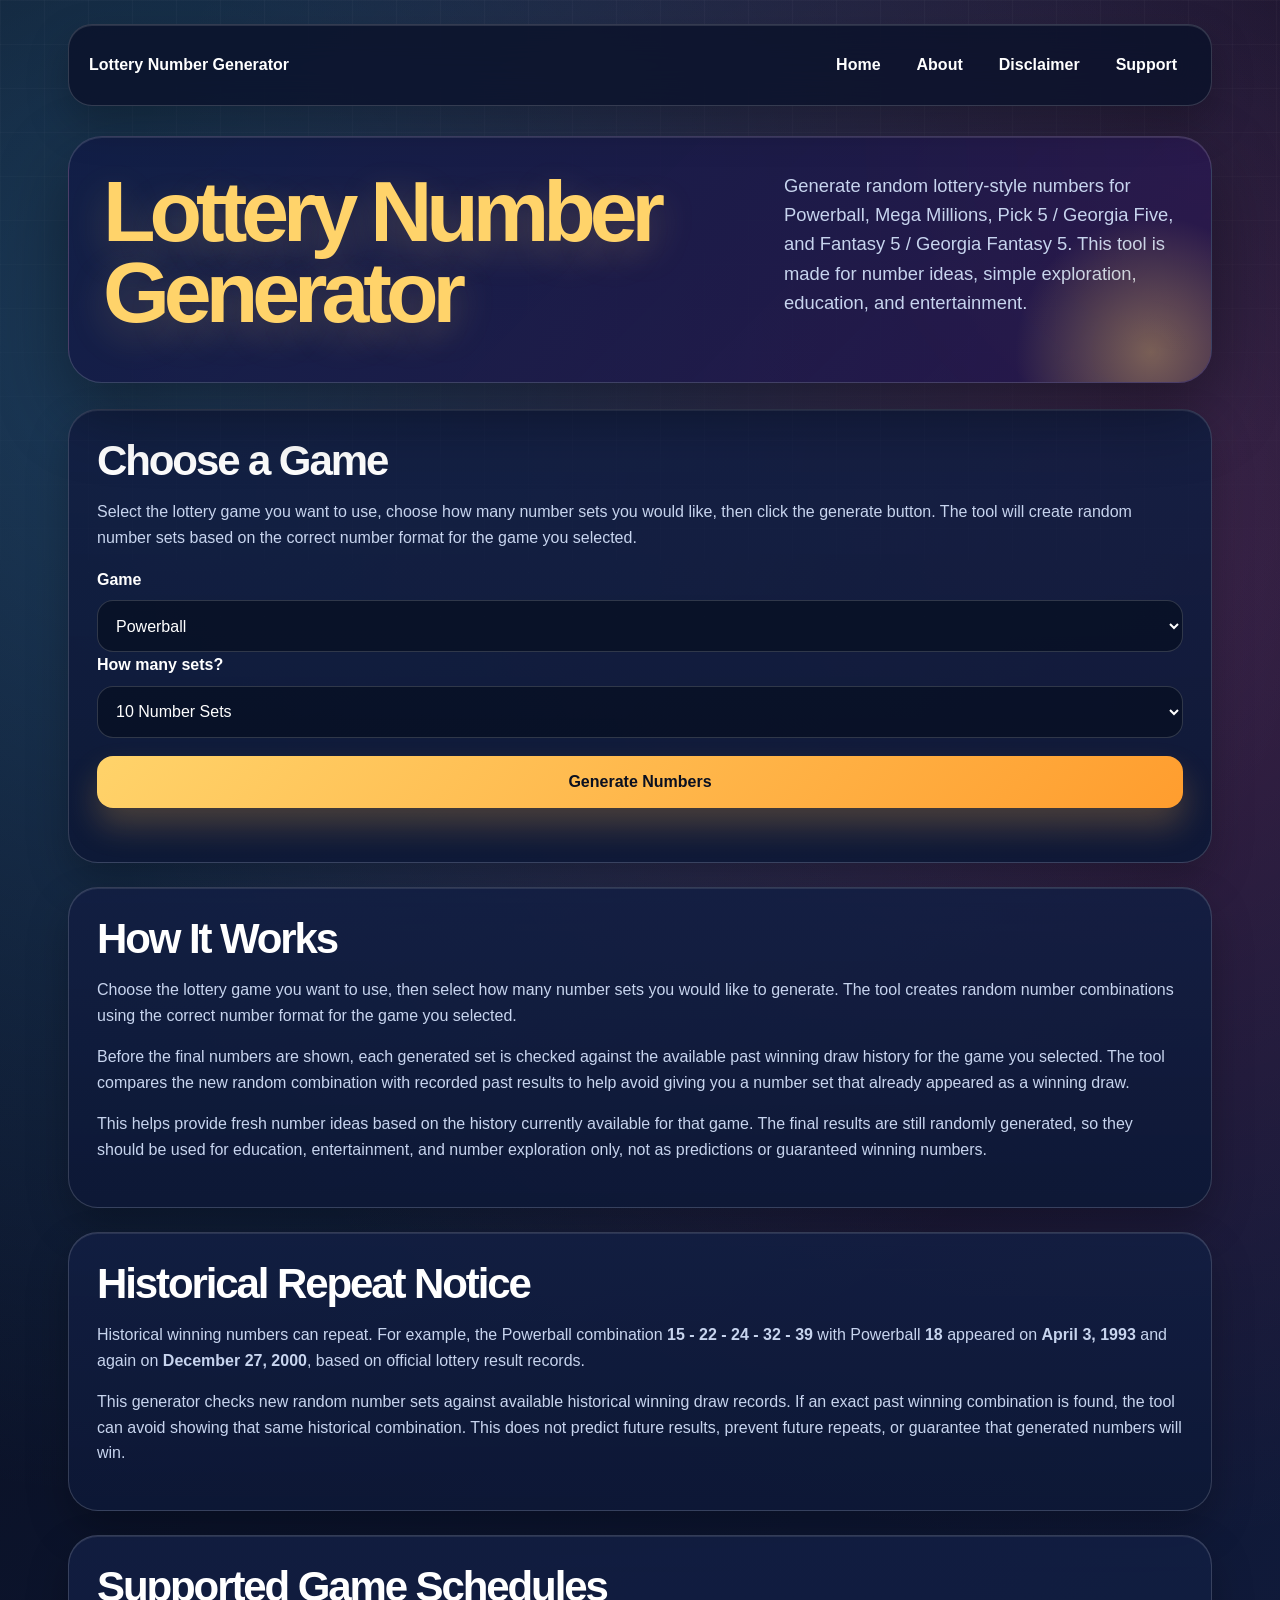
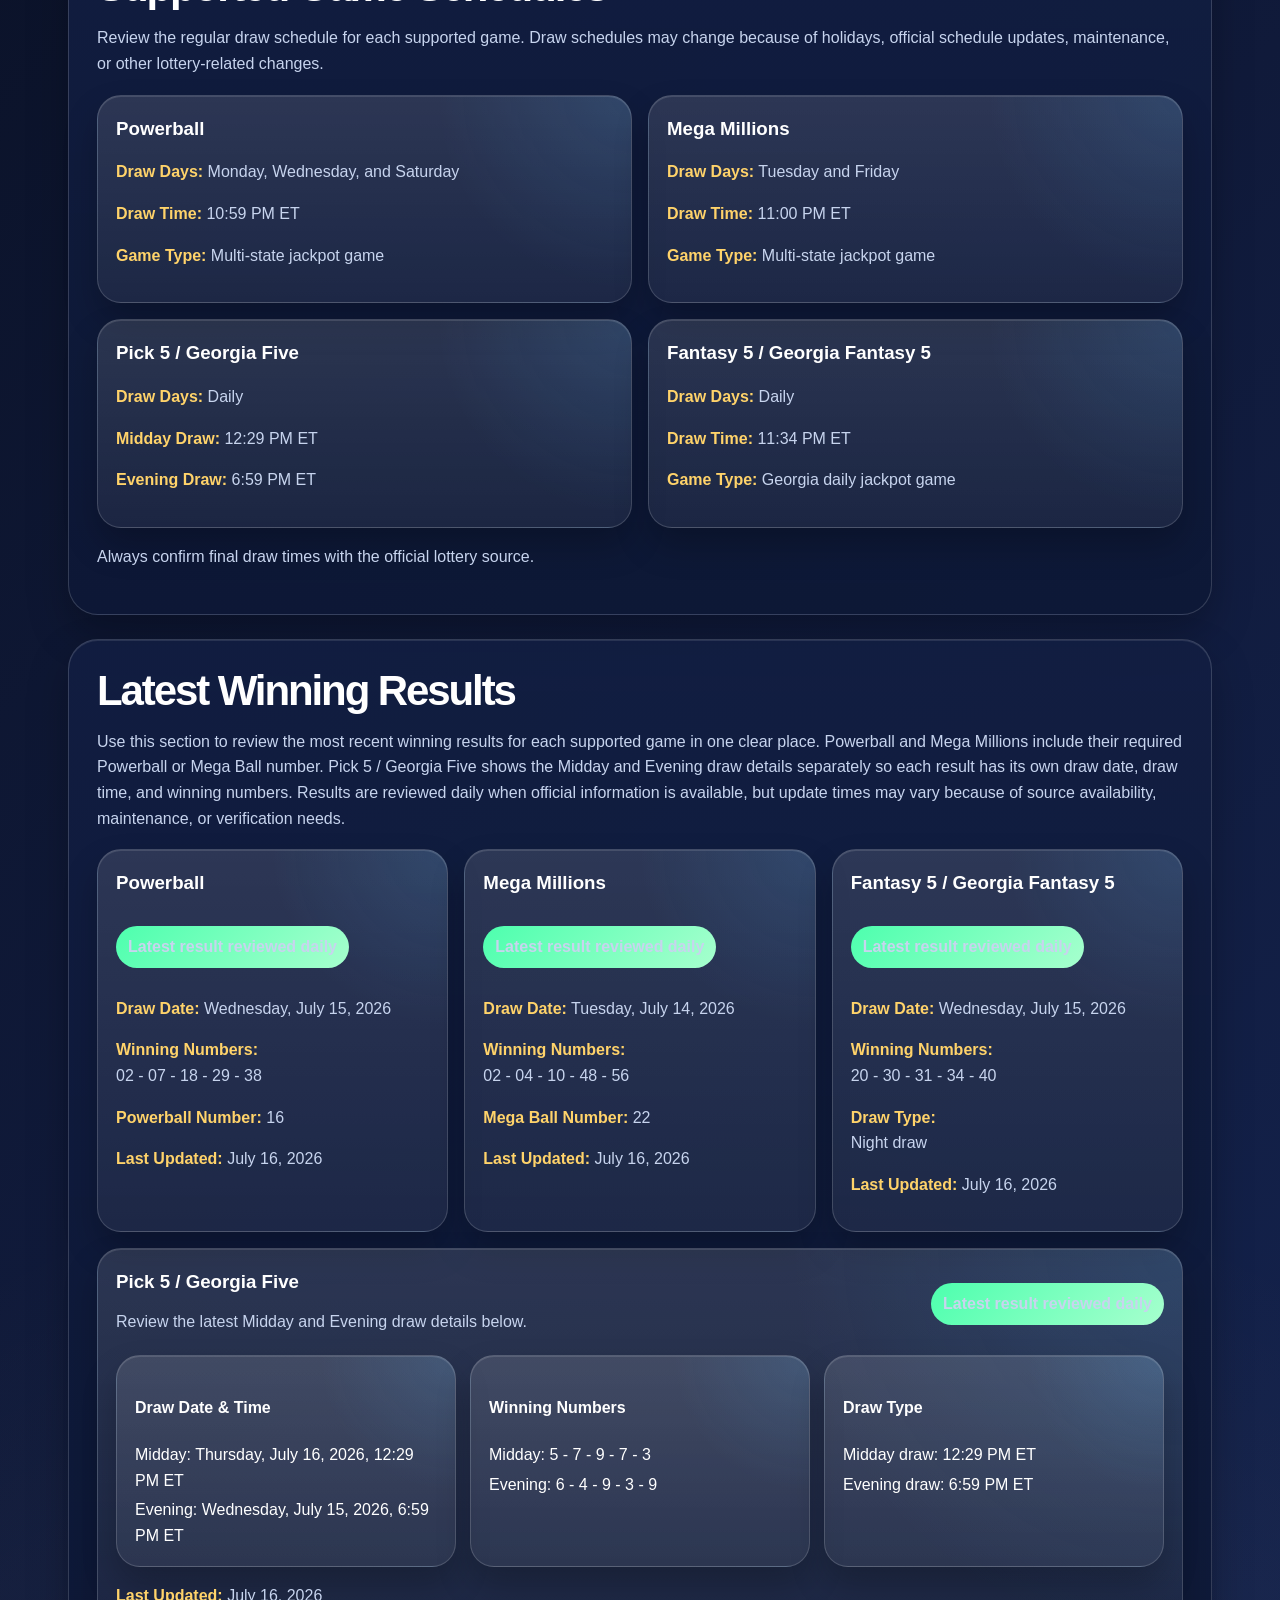
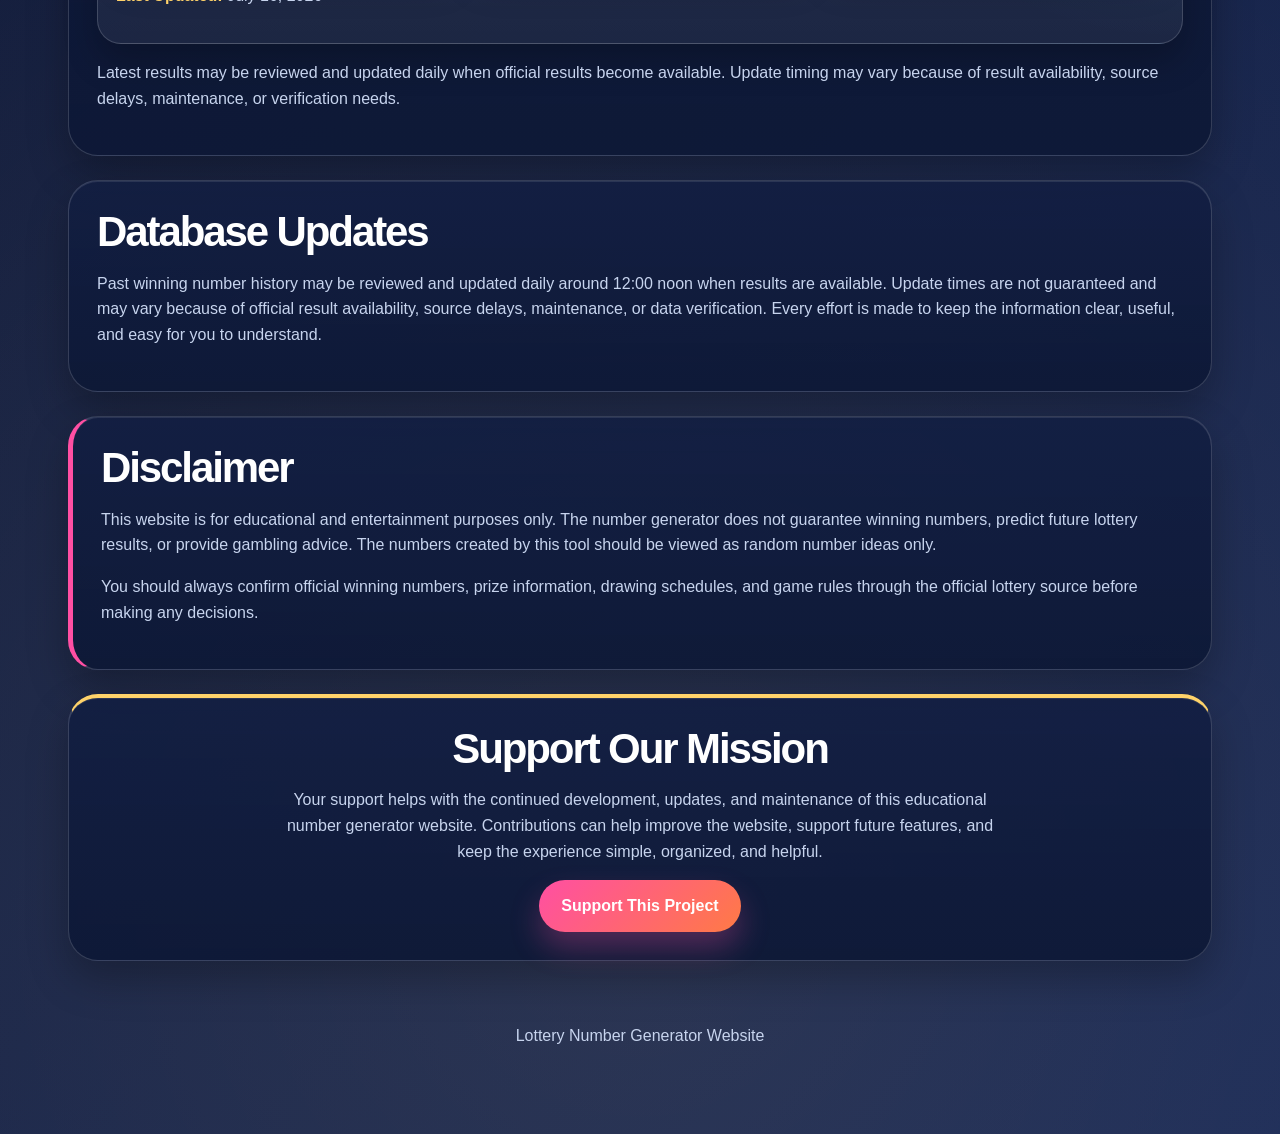
==== commit 2b0abdd4: "Update index.html Revert" ====
--- a/index.html
+++ b/index.html
@@ -3,201 +3,146 @@
 <head>
   <meta charset="UTF-8" />
   <meta name="viewport" content="width=device-width, initial-scale=1.0" />
-
-  <title>Pilot Number | Lottery Number Generator</title>
-  <meta
-    name="description"
-    content="Pilot Number is an educational lottery-style number generator for Powerball, Mega Millions, Pick 5 / Georgia Five, and Fantasy 5 / Georgia Fantasy 5."
-  />
-  <link rel="canonical" href="https://pilotnumber.com/" />
-  <meta property="og:title" content="Pilot Number | Lottery Number Generator" />
-  <meta property="og:description" content="Generate lottery-style number ideas for education, exploration, and entertainment." />
-  <meta property="og:url" content="https://pilotnumber.com/" />
-  <meta property="og:site_name" content="Pilot Number" />
-
+  <title>Lottery Number Generator</title>
   <link rel="stylesheet" href="style.css" />
 </head>
-
 <body>
-  <main class="container app-shell">
-
-    <nav class="top-nav app-nav">
-      <a class="nav-brand app-brand" href="index.html" aria-label="Pilot Number Home">
-        <span class="brand-mark">PN</span>
-        <span>
-          <strong>Pilot Number</strong>
-          <small>Lottery Number Generator</small>
-        </span>
-      </a>
-
-      <div class="nav-links app-nav-links">
+  <main class="container">
+
+    <nav class="top-nav">
+      <div class="nav-brand">Lottery Number Generator</div>
+      <div class="nav-links">
         <a href="index.html">Home</a>
-        <a href="#generator">Generator</a>
-        <a href="#latest-results">Results</a>
         <a href="about.html">About</a>
         <a href="disclaimer.html">Disclaimer</a>
         <a href="support.html">Support</a>
       </div>
     </nav>
 
-    <header class="hero app-hero">
-      <div class="hero-content">
-        <p class="eyebrow">Educational Number Tool</p>
-        <h1>Pilot Number</h1>
-        <p class="hero-lead">
-          Generate clean lottery-style number ideas for Powerball, Mega Millions,
-          Pick 5 / Georgia Five, and Fantasy 5 / Georgia Fantasy 5.
-        </p>
-
-        <div class="hero-actions">
-          <a class="hero-button" href="#generator">Start Generator</a>
-          <a class="hero-link" href="#latest-results">View Latest Results</a>
-        </div>
-      </div>
-
-      <aside class="hero-panel">
-        <p class="panel-label">Supported Games</p>
-        <div class="game-chip-grid">
-          <span>Powerball</span>
-          <span>Mega Millions</span>
-          <span>Pick 5</span>
-          <span>Fantasy 5</span>
-        </div>
-        <p class="panel-note">
-          Built for education, simple exploration, and entertainment only.
-        </p>
-      </aside>
+    <header class="hero">
+      <h1>Lottery Number Generator</h1>
+      <p>
+        Generate random lottery-style numbers for Powerball, Mega Millions, Pick 5 / Georgia Five,
+        and Fantasy 5 / Georgia Fantasy 5. This tool is made for number ideas, simple exploration,
+        education, and entertainment.
+      </p>
     </header>
 
-    <section id="generator" class="card generator-card app-card feature-card">
-      <div class="section-heading">
-        <p class="eyebrow">Number Generator</p>
-        <h2>Choose a Game</h2>
-        <p class="section-note compact-note">
-          Select a game, choose how many sets you want, then generate number ideas using the correct format.
-        </p>
-      </div>
-
-      <div class="generator-controls">
-        <div class="control-box">
-          <label for="gameSelect">Game</label>
-          <select id="gameSelect">
-            <option value="powerball">Powerball</option>
-            <option value="mega">Mega Millions</option>
-            <option value="pick5">Pick 5 / Georgia Five</option>
-            <option value="fantasy5">Fantasy 5 / Georgia Fantasy 5</option>
-          </select>
-        </div>
-
-        <div class="control-box">
-          <label for="numberCount">How many sets?</label>
-          <select id="numberCount">
-            <option value="10">10 Number Sets</option>
-            <option value="15">15 Number Sets</option>
-            <option value="20">20 Number Sets</option>
-          </select>
-        </div>
-      </div>
-
-      <button class="generate-button" onclick="generateNumbers()">Generate Numbers</button>
-
-      <div id="result" class="result-list app-results"></div>
-    </section>
-
-    <section class="card app-card">
-      <div class="section-heading">
-        <p class="eyebrow">How It Works</p>
-        <h2>Fresh Number Ideas</h2>
-      </div>
-
-      <div class="info-grid">
-        <article class="home-info-card app-tile">
-          <h3>1. Choose a Game</h3>
-          <p>Select Powerball, Mega Millions, Pick 5, or Fantasy 5.</p>
-        </article>
-
-        <article class="home-info-card app-tile">
-          <h3>2. Generate Sets</h3>
-          <p>The generator creates random number ideas using the correct format.</p>
-        </article>
-
-        <article class="home-info-card app-tile">
-          <h3>3. History Check</h3>
-          <p>Generated sets are checked against available past winning draw records.</p>
-        </article>
-      </div>
-
-      <p class="section-note-small">
-        Results are still random and should not be treated as predictions or guaranteed winning numbers.
-      </p>
-    </section>
-
-    <section class="card app-card">
-      <div class="section-heading">
-        <p class="eyebrow">History Notice</p>
-        <h2>Past Results Can Repeat</h2>
-      </div>
-
-      <p>
-        Historical winning numbers can repeat. This tool checks generated sets against available recorded history
-        to help avoid showing an exact past winning combination when that history is available.
-      </p>
-      <p>
+    <section class="card generator-card">
+      <h2>Choose a Game</h2>
+      <p class="section-note">
+        Select the lottery game you want to use, choose how many number sets you would like,
+        then click the generate button. The tool will create random number sets based on the
+        correct number format for the game you selected.
+      </p>
+
+      <label for="gameSelect">Game</label>
+      <select id="gameSelect">
+        <option value="powerball">Powerball</option>
+        <option value="mega">Mega Millions</option>
+        <option value="pick5">Pick 5 / Georgia Five</option>
+        <option value="fantasy5">Fantasy 5 / Georgia Fantasy 5</option>
+      </select>
+
+      <label for="numberCount">How many sets?</label>
+      <select id="numberCount">
+        <option value="10">10 Number Sets</option>
+        <option value="15">15 Number Sets</option>
+        <option value="20">20 Number Sets</option>
+      </select>
+
+      <button onclick="generateNumbers()">Generate Numbers</button>
+
+      <div id="result" class="result-list"></div>
+    </section>
+
+    <section class="card">
+      <h2>How It Works</h2>
+      <p>
+        Choose the lottery game you want to use, then select how many number sets you would like to generate.
+        The tool creates random number combinations using the correct number format for the game you selected.
+      </p>
+      <p>
+        Before the final numbers are shown, each generated set is checked against the available past winning draw history
+        for the game you selected. The tool compares the new random combination with recorded past results to help avoid
+        giving you a number set that already appeared as a winning draw.
+      </p>
+      <p>
+        This helps provide fresh number ideas based on the history currently available for that game. The final results
+        are still randomly generated, so they should be used for education, entertainment, and number exploration only,
+        not as predictions or guaranteed winning numbers.
+      </p>
+    </section>
+
+    <section class="card">
+      <h2>Historical Repeat Notice</h2>
+      <p>
+        Historical winning numbers can repeat. For example, the Powerball combination
+        <strong>15 - 22 - 24 - 32 - 39</strong> with Powerball <strong>18</strong>
+        appeared on <strong>April 3, 1993</strong> and again on <strong>December 27, 2000</strong>,
+        based on official lottery result records.
+      </p>
+      <p>
+        This generator checks new random number sets against available historical winning draw records.
+        If an exact past winning combination is found, the tool can avoid showing that same historical combination.
         This does not predict future results, prevent future repeats, or guarantee that generated numbers will win.
       </p>
     </section>
 
-    <section class="card app-card">
-      <div class="section-heading">
-        <p class="eyebrow">Game Schedule</p>
-        <h2>Supported Game Schedules</h2>
-        <p class="section-note compact-note">
-          Draw schedules may change. Always confirm final times with the official lottery source.
-        </p>
-      </div>
-
-      <div class="home-info-grid schedule-dashboard">
-        <article class="home-info-card schedule-item app-tile">
+    <section class="card">
+      <h2>Supported Game Schedules</h2>
+      <p class="section-note">
+        Review the regular draw schedule for each supported game. Draw schedules may change because of holidays,
+        official schedule updates, maintenance, or other lottery-related changes.
+      </p>
+
+      <div class="home-info-grid">
+        <article class="home-info-card">
           <h3>Powerball</h3>
           <p><span class="info-label">Draw Days:</span> Monday, Wednesday, and Saturday</p>
           <p><span class="info-label">Draw Time:</span> 10:59 PM ET</p>
-          <p><span class="info-label">Type:</span> Multi-state jackpot game</p>
-        </article>
-
-        <article class="home-info-card schedule-item app-tile">
+          <p><span class="info-label">Game Type:</span> Multi-state jackpot game</p>
+        </article>
+
+        <article class="home-info-card">
           <h3>Mega Millions</h3>
           <p><span class="info-label">Draw Days:</span> Tuesday and Friday</p>
           <p><span class="info-label">Draw Time:</span> 11:00 PM ET</p>
-          <p><span class="info-label">Type:</span> Multi-state jackpot game</p>
-        </article>
-
-        <article class="home-info-card schedule-item app-tile">
+          <p><span class="info-label">Game Type:</span> Multi-state jackpot game</p>
+        </article>
+
+        <article class="home-info-card">
           <h3>Pick 5 / Georgia Five</h3>
           <p><span class="info-label">Draw Days:</span> Daily</p>
-          <p><span class="info-label">Midday:</span> 12:29 PM ET</p>
-          <p><span class="info-label">Evening:</span> 6:59 PM ET</p>
-        </article>
-
-        <article class="home-info-card schedule-item app-tile">
+          <p><span class="info-label">Midday Draw:</span> 12:29 PM ET</p>
+          <p><span class="info-label">Evening Draw:</span> 6:59 PM ET</p>
+        </article>
+
+        <article class="home-info-card">
           <h3>Fantasy 5 / Georgia Fantasy 5</h3>
           <p><span class="info-label">Draw Days:</span> Daily</p>
           <p><span class="info-label">Draw Time:</span> 11:34 PM ET</p>
-          <p><span class="info-label">Type:</span> Georgia daily jackpot game</p>
+          <p><span class="info-label">Game Type:</span> Georgia daily jackpot game</p>
         </article>
       </div>
-    </section>
-
-    <section id="latest-results" class="card app-card latest-section">
-      <div class="section-heading">
-        <p class="eyebrow">Latest Results</p>
-        <h2>Latest Winning Results</h2>
-        <p class="section-note compact-note">
-          Recent results are shown in one place when reviewed data is available.
-        </p>
-      </div>
+
+      <p class="section-note-small">
+        Always confirm final draw times with the official lottery source.
+      </p>
+    </section>
+
+    <section class="card">
+      <h2>Latest Winning Results</h2>
+      <p>
+        Use this section to review the most recent winning results for each supported game in one clear place.
+        Powerball and Mega Millions include their required Powerball or Mega Ball number. Pick 5 / Georgia Five
+        shows the Midday and Evening draw details separately so each result has its own draw date, draw time,
+        and winning numbers. Results are reviewed daily when official information is available, but update times
+        may vary because of source availability, maintenance, or verification needs.
+      </p>
 
       <div class="latest-results-grid">
-        <article class="home-info-card latest-result-item app-tile">
+        <article class="home-info-card latest-result-item">
           <h3>Powerball</h3>
           <p class="result-status">Latest result reviewed daily</p>
           <p><span class="info-label">Draw Date:</span> <span id="powerballDrawDate">Result date is being reviewed</span></p>
@@ -206,7 +151,7 @@
           <p><span class="info-label">Last Updated:</span> <span id="powerballLastUpdated">Update time is being reviewed</span></p>
         </article>
 
-        <article class="home-info-card latest-result-item app-tile">
+        <article class="home-info-card latest-result-item">
           <h3>Mega Millions</h3>
           <p class="result-status">Latest result reviewed daily</p>
           <p><span class="info-label">Draw Date:</span> <span id="megaDrawDate">Result date is being reviewed</span></p>
@@ -215,7 +160,7 @@
           <p><span class="info-label">Last Updated:</span> <span id="megaLastUpdated">Update time is being reviewed</span></p>
         </article>
 
-        <article class="home-info-card latest-result-item app-tile">
+        <article class="home-info-card latest-result-item">
           <h3>Fantasy 5 / Georgia Fantasy 5</h3>
           <p class="result-status">Latest result reviewed daily</p>
           <p><span class="info-label">Draw Date:</span> <span id="fantasy5DrawDate">Result date is being reviewed</span></p>
@@ -224,11 +169,13 @@
           <p><span class="info-label">Last Updated:</span> <span id="fantasy5LastUpdated">Update time is being reviewed</span></p>
         </article>
 
-        <article class="home-info-card latest-result-item pick5-latest-card app-tile">
+        <article class="home-info-card latest-result-item pick5-latest-card">
           <div class="pick5-card-header">
             <div>
               <h3>Pick 5 / Georgia Five</h3>
-              <p class="pick5-card-note">Midday and Evening draw details are shown separately.</p>
+              <p class="pick5-card-note">
+               Review the latest Midday and Evening draw details below.
+              </p>
             </div>
             <p class="result-status">Latest result reviewed daily</p>
           </div>
@@ -236,17 +183,23 @@
           <div class="pick5-result-layout">
             <section class="pick5-result-box">
               <h4>Draw Date &amp; Time</h4>
-              <div id="pick5DrawDate" class="pick5-result-value">Result dates are being reviewed</div>
+              <div id="pick5DrawDate" class="pick5-result-value">
+                Result dates are being reviewed
+              </div>
             </section>
 
             <section class="pick5-result-box">
               <h4>Winning Numbers</h4>
-              <div id="pick5WinningNumbers" class="pick5-result-value">Winning numbers are being reviewed</div>
+              <div id="pick5WinningNumbers" class="pick5-result-value">
+                Winning numbers are being reviewed
+              </div>
             </section>
 
             <section class="pick5-result-box">
               <h4>Draw Type</h4>
-              <div id="pick5DrawType" class="pick5-result-value">Draw type is being reviewed</div>
+              <div id="pick5DrawType" class="pick5-result-value">
+                Draw type is being reviewed
+              </div>
             </section>
           </div>
 
@@ -258,50 +211,48 @@
       </div>
 
       <p class="section-note-small">
-        Latest results may be reviewed and updated daily when official results become available.
-      </p>
-    </section>
-
-    <section class="card app-card">
-      <div class="section-heading">
-        <p class="eyebrow">Database</p>
-        <h2>Database Updates</h2>
-      </div>
-      <p>
-        Past winning number history may be reviewed and updated when results are available.
-        Update times may vary because of source availability, maintenance, or verification needs.
-      </p>
-    </section>
-
-    <section class="card disclaimer-card app-card">
-      <div class="section-heading">
-        <p class="eyebrow">Important Notice</p>
-        <h2>Disclaimer</h2>
-      </div>
-      <p>
-        This website is for educational and entertainment purposes only. It does not guarantee winning numbers,
-        predict future lottery results, or provide gambling advice.
-      </p>
-      <p>
-        Always confirm official winning numbers, prize information, drawing schedules, and game rules through the official lottery source.
-      </p>
-    </section>
-
-    <section class="card support-mission-card app-card">
-      <div class="section-heading">
-        <p class="eyebrow">Support</p>
-        <h2>Support Our Mission</h2>
-      </div>
-      <p>
-        Your support helps with continued development, updates, and maintenance of Pilot Number.
+        Latest results may be reviewed and updated daily when official results become available. Update timing may vary
+        because of result availability, source delays, maintenance, or verification needs.
+      </p>
+    </section>
+
+    <section class="card">
+      <h2>Database Updates</h2>
+      <p>
+        Past winning number history may be reviewed and updated daily around 12:00 noon when results are available.
+        Update times are not guaranteed and may vary because of official result availability, source delays,
+        maintenance, or data verification. Every effort is made to keep the information clear, useful,
+        and easy for you to understand.
+      </p>
+    </section>
+
+    <section class="card disclaimer-card">
+      <h2>Disclaimer</h2>
+      <p>
+        This website is for educational and entertainment purposes only. The number generator does not guarantee
+        winning numbers, predict future lottery results, or provide gambling advice. The numbers created by this
+        tool should be viewed as random number ideas only.
+      </p>
+      <p>
+        You should always confirm official winning numbers, prize information, drawing schedules, and game rules
+        through the official lottery source before making any decisions.
+      </p>
+    </section>
+
+    <section class="card support-mission-card">
+      <h2>Support Our Mission</h2>
+      <p>
+        Your support helps with the continued development, updates, and maintenance of this educational number
+        generator website. Contributions can help improve the website, support future features, and keep the
+        experience simple, organized, and helpful.
       </p>
       <a class="support-button" href="https://www.paypal.com/donate/?hosted_button_id=RD35Y3ZGP22KS" target="_blank" rel="noopener noreferrer">
         Support This Project
       </a>
     </section>
 
-    <footer class="footer app-footer">
-      <p>Pilot Number · Lottery Number Generator</p>
+    <footer class="footer">
+      <p>Lottery Number Generator Website</p>
     </footer>
 
   </main>
--- a/style.css
+++ b/style.css
@@ -1,143 +1,360 @@
+:root {
+  --bg-1: #060b18;
+  --bg-2: #101a3a;
+  --bg-3: #16285a;
+  --card: rgba(18, 30, 66, 0.88);
+  --card-2: rgba(25, 42, 88, 0.92);
+  --tile: rgba(255, 255, 255, 0.08);
+  --tile-strong: rgba(255, 255, 255, 0.12);
+  --line: rgba(255, 255, 255, 0.16);
+  --text: #ffffff;
+  --muted: #c7d4ee;
+  --gold: #ffd36a;
+  --blue: #54b7ff;
+  --pink: #ff4fa3;
+  --green: #4dffae;
+  --navy: #0b1730;
+  --shadow: 0 28px 70px rgba(0, 0, 0, 0.42);
+  --soft-shadow: 0 18px 40px rgba(0, 0, 0, 0.26);
+}
+
+* {
+  box-sizing: border-box;
+}
+
+html {
+  scroll-behavior: smooth;
+}
+
 body {
   margin: 0;
   font-family: Arial, sans-serif;
-  background: #f4f7fb;
-  color: #222;
+  color: var(--text);
   line-height: 1.6;
+  background:
+    radial-gradient(circle at 15% 8%, rgba(84, 183, 255, 0.28), transparent 28%),
+    radial-gradient(circle at 85% 12%, rgba(255, 79, 163, 0.20), transparent 26%),
+    radial-gradient(circle at 50% 95%, rgba(255, 211, 106, 0.10), transparent 34%),
+    linear-gradient(135deg, var(--bg-1), var(--bg-2) 52%, var(--bg-3));
+  min-height: 100vh;
+  overflow-x: hidden;
+}
+
+body::before {
+  content: "";
+  position: fixed;
+  inset: 0;
+  pointer-events: none;
+  background:
+    linear-gradient(rgba(255,255,255,0.035) 1px, transparent 1px),
+    linear-gradient(90deg, rgba(255,255,255,0.035) 1px, transparent 1px);
+  background-size: 44px 44px;
+  mask-image: linear-gradient(to bottom, rgba(0,0,0,0.75), transparent 80%);
 }
 
 .container {
-  max-width: 1050px;
+  max-width: 1180px;
   margin: 0 auto;
-  padding: 30px 20px 40px;
+  padding: 24px 18px 48px;
 }
 
 .top-nav {
-  background: white;
-  padding: 18px 22px;
+  position: sticky;
+  top: 14px;
+  z-index: 999;
+  display: flex;
+  justify-content: space-between;
+  align-items: center;
+  gap: 18px;
+  padding: 16px 20px;
   margin-bottom: 30px;
-  border-radius: 12px;
-  box-shadow: 0 4px 14px rgba(0, 0, 0, 0.08);
-  display: flex;
-  justify-content: space-between;
-  align-items: center;
-  gap: 20px;
-}
-
-.nav-brand {
-  font-weight: bold;
-  color: #12355b;
-  font-size: 18px;
+  border: 1px solid var(--line);
+  border-radius: 24px;
+  background: rgba(10, 18, 42, 0.82);
+  backdrop-filter: blur(18px);
+  box-shadow: var(--soft-shadow), inset 0 1px 0 rgba(255,255,255,0.12);
+}
+
+.nav-brand,
+.app-brand {
+  display: flex;
+  align-items: center;
+  gap: 12px;
+  color: var(--text);
+  text-decoration: none;
+  font-weight: 800;
+}
+
+.brand-mark {
+  width: 44px;
+  height: 44px;
+  border-radius: 16px;
+  display: inline-flex;
+  align-items: center;
+  justify-content: center;
+  background: linear-gradient(135deg, var(--gold), #ff9d2e);
+  color: #111827;
+  font-weight: 900;
+  box-shadow: 0 12px 26px rgba(255, 180, 61, 0.35);
+}
+
+.nav-brand small {
+  display: block;
+  color: var(--muted);
+  font-size: 0.78rem;
+  font-weight: 700;
+  margin-top: -2px;
 }
 
 .nav-links {
   display: flex;
-  gap: 18px;
+  align-items: center;
+  gap: 8px;
   flex-wrap: wrap;
 }
 
 .nav-links a {
-  color: #12355b;
+  color: var(--text);
   text-decoration: none;
-  font-weight: bold;
+  font-weight: 800;
+  padding: 10px 13px;
+  border: 1px solid transparent;
+  border-radius: 999px;
 }
 
 .nav-links a:hover {
-  text-decoration: underline;
+  border-color: var(--line);
+  background: rgba(255,255,255,0.10);
 }
 
 .hero {
+  position: relative;
+  display: grid;
+  grid-template-columns: 1.25fr 0.75fr;
+  gap: 26px;
+  align-items: stretch;
+  padding: 34px;
+  margin-bottom: 26px;
+  border: 1px solid var(--line);
+  border-radius: 34px;
+  background:
+    linear-gradient(135deg, rgba(17, 30, 70, 0.95), rgba(38, 22, 74, 0.90)),
+    radial-gradient(circle at top right, rgba(255, 79, 163, 0.35), transparent 32%);
+  box-shadow: var(--shadow), inset 0 1px 0 rgba(255,255,255,0.12);
+  overflow: hidden;
+}
+
+.hero::after {
+  content: "";
+  position: absolute;
+  right: -90px;
+  bottom: -120px;
+  width: 300px;
+  height: 300px;
+  border-radius: 50%;
+  background: radial-gradient(circle, rgba(255, 211, 106, 0.38), transparent 64%);
+}
+
+.hero-content,
+.hero-panel {
+  position: relative;
+  z-index: 2;
+}
+
+.eyebrow {
+  margin: 0 0 8px;
+  color: var(--green);
+  font-size: 0.82rem;
+  font-weight: 900;
+  letter-spacing: 0.18em;
+  text-transform: uppercase;
+}
+
+.hero h1 {
+  margin: 0 0 14px;
+  font-size: clamp(48px, 8vw, 86px);
+  line-height: 0.95;
+  letter-spacing: -0.07em;
+  color: var(--gold);
+  text-shadow: 0 12px 38px rgba(255, 211, 106, 0.22);
+}
+
+.hero-lead,
+.hero p {
+  max-width: 720px;
+  margin: 0;
+  color: var(--muted);
+  font-size: 1.15rem;
+}
+
+.hero-actions {
+  display: flex;
+  gap: 12px;
+  flex-wrap: wrap;
+  margin-top: 26px;
+}
+
+.hero-button,
+.hero-link,
+.support-button {
+  display: inline-flex;
+  align-items: center;
+  justify-content: center;
+  min-height: 48px;
+  padding: 13px 22px;
+  border-radius: 999px;
+  color: white;
+  text-decoration: none;
+  font-weight: 900;
+}
+
+.hero-button,
+.support-button {
+  background: linear-gradient(135deg, var(--pink), #ff7a45);
+  box-shadow: 0 16px 30px rgba(255, 79, 163, 0.28);
+}
+
+.hero-link {
+  border: 1px solid var(--line);
+  background: rgba(255,255,255,0.10);
+}
+
+.hero-panel {
+  min-height: 260px;
+  padding: 24px;
+  border: 1px solid var(--line);
+  border-radius: 28px;
+  background:
+    radial-gradient(circle at 70% 15%, rgba(84,183,255,0.30), transparent 34%),
+    linear-gradient(180deg, rgba(255,255,255,0.13), rgba(255,255,255,0.06));
+  box-shadow: inset 0 1px 0 rgba(255,255,255,0.16);
+}
+
+.panel-label {
+  margin: 0 0 16px;
+  color: var(--muted);
+  font-weight: 900;
+  letter-spacing: 0.16em;
+  text-transform: uppercase;
+}
+
+.game-chip-grid {
+  display: grid;
+  grid-template-columns: 1fr 1fr;
+  gap: 12px;
+}
+
+.game-chip-grid span {
+  display: block;
+  padding: 14px 12px;
+  border-radius: 18px;
   text-align: center;
-  margin-bottom: 25px;
-}
-
-.hero h1 {
-  color: #12355b;
-  font-size: 34px;
-  margin-bottom: 10px;
-  line-height: 1.2;
-}
-
-.hero p {
-  color: #444;
-  font-size: 17px;
-  max-width: 780px;
-  margin: 0 auto;
+  font-weight: 900;
+  color: #08111f;
+  background: linear-gradient(135deg, #ffffff, #dcecff);
+  box-shadow: 0 14px 24px rgba(0,0,0,0.24);
+}
+
+.panel-note {
+  margin-top: 18px;
+  color: var(--muted);
 }
 
 .card {
-  background: white;
+  margin-bottom: 24px;
   padding: 28px;
-  margin-bottom: 22px;
-  border-radius: 12px;
-  box-shadow: 0 4px 14px rgba(0, 0, 0, 0.08);
+  border: 1px solid var(--line);
+  border-radius: 30px;
+  background:
+    linear-gradient(180deg, var(--card), rgba(13, 24, 54, 0.92));
+  box-shadow: var(--soft-shadow), inset 0 1px 0 rgba(255,255,255,0.10);
+}
+
+.feature-card {
+  border-color: rgba(255, 211, 106, 0.28);
+}
+
+.section-heading {
+  margin-bottom: 18px;
 }
 
 .card h2 {
-  margin-top: 0;
-  margin-bottom: 14px;
-  font-size: 26px;
-  color: #12355b;
-  line-height: 1.25;
-}
-
-.card h3 {
-  color: #12355b;
-}
-
-.card p {
-  color: #333;
-}
-
-.section-note {
-  margin-bottom: 18px;
-  color: #333;
-}
-
+  margin: 0 0 10px;
+  color: var(--text);
+  font-size: clamp(28px, 4vw, 42px);
+  line-height: 1.08;
+  letter-spacing: -0.05em;
+}
+
+.card h3,
+.card h4,
+label {
+  color: var(--text);
+}
+
+.card p,
+.section-note,
 .section-note-small {
-  font-size: 0.95rem;
-  line-height: 1.5;
-  margin-top: 16px;
-  color: #444;
+  color: var(--muted);
+}
+
+.compact-note {
+  max-width: 760px;
+}
+
+.generator-controls {
+  display: grid;
+  grid-template-columns: 1fr 1fr;
+  gap: 16px;
+}
+
+.control-box {
+  padding: 16px;
+  border: 1px solid var(--line);
+  border-radius: 22px;
+  background: rgba(255,255,255,0.07);
 }
 
 label {
   display: block;
-  margin-top: 16px;
   margin-bottom: 8px;
-  font-weight: bold;
-  color: #12355b;
+  font-weight: 900;
 }
 
 select,
 button {
   width: 100%;
+  min-height: 52px;
   padding: 14px;
+  border-radius: 16px;
   font-size: 16px;
-  border-radius: 8px;
   box-sizing: border-box;
 }
 
 select {
-  border: 1px solid #ccc;
-  background: white;
-}
-
-button {
-  margin-top: 22px;
-  background: #12355b;
-  color: white;
+  color: var(--text);
+  border: 1px solid var(--line);
+  background: rgba(8, 16, 36, 0.82);
+}
+
+button,
+.generate-button {
+  margin-top: 18px;
+  color: #0b1020;
   border: none;
   cursor: pointer;
-  font-weight: bold;
-}
-
-button:hover {
-  background: #0d2947;
+  font-weight: 900;
+  background: linear-gradient(135deg, var(--gold), #ff9d2e);
+  box-shadow: 0 18px 32px rgba(255, 180, 61, 0.24);
+}
+
+button:hover,
+.generate-button:hover {
+  transform: translateY(-2px);
 }
 
 .result-list {
-  margin-top: 30px;
+  margin-top: 26px;
   display: grid;
   grid-template-columns: repeat(2, 1fr);
   gap: 14px;
@@ -150,115 +367,93 @@
 }
 
 .result-index {
-  width: 34px;
-  height: 34px;
-  background: #12355b;
+  width: 38px;
+  height: 38px;
+  background: linear-gradient(135deg, var(--pink), #ff9d2e);
   color: white;
   border-radius: 50%;
   display: flex;
   align-items: center;
   justify-content: center;
-  font-weight: bold;
+  font-weight: 900;
   flex-shrink: 0;
+  box-shadow: 0 12px 22px rgba(255, 79, 163, 0.28);
 }
 
 .result-number {
   width: 100%;
   padding: 14px;
-  background: #f4f7fb;
-  border: 1px solid #d7dee8;
-  border-radius: 8px;
-  font-weight: bold;
-  color: #12355b;
+  border: 1px solid var(--line);
+  border-radius: 18px;
+  font-weight: 900;
+  color: var(--text);
+  background: linear-gradient(180deg, rgba(255,255,255,0.13), rgba(255,255,255,0.07));
+  box-shadow: inset 0 1px 0 rgba(255,255,255,0.12);
 }
 
 .home-info-grid,
+.info-grid,
 .schedule-list,
-.latest-results-list {
+.latest-results-list,
+.latest-results-grid {
   display: grid;
   grid-template-columns: 1fr;
-  gap: 18px;
-  margin-top: 20px;
+  gap: 16px;
+  margin-top: 18px;
 }
 
 .home-info-card,
 .schedule-item,
-.latest-result-item {
-  background: #f8fafc;
-  border: 1px solid #d8e2ee;
-  border-radius: 14px;
+.latest-result-item,
+.pick5-result-box {
   padding: 18px;
-  box-shadow: 0 4px 12px rgba(0, 0, 0, 0.04);
+  border: 1px solid var(--line);
+  border-radius: 24px;
+  background:
+    radial-gradient(circle at top right, rgba(84,183,255,0.13), transparent 34%),
+    linear-gradient(180deg, var(--tile-strong), rgba(255,255,255,0.06));
+  box-shadow: 0 18px 34px rgba(0,0,0,0.22), inset 0 1px 0 rgba(255,255,255,0.12);
 }
 
 .home-info-card h3,
 .schedule-item h3,
 .latest-result-item h3 {
   margin-top: 0;
-  margin-bottom: 14px;
-  font-size: 1.2rem;
-  color: #12355b;
-}
-
-.home-info-card p,
-.schedule-item p,
-.latest-result-item p {
-  margin: 8px 0;
-  line-height: 1.45;
+  margin-bottom: 12px;
+  color: var(--text);
 }
 
 .info-label {
-  font-weight: 700;
-  color: #12355b;
+  font-weight: 900;
+  color: var(--gold);
 }
 
 .result-status {
-  font-weight: 700;
-  color: #0f3d63;
-  background: #eaf4ff;
-  border-radius: 10px;
-  padding: 10px 12px;
+  display: inline-flex;
+  width: fit-content;
+  padding: 8px 12px;
   margin-bottom: 12px;
-}
-
-.latest-results-grid {
-  display: grid;
-  grid-template-columns: 1fr;
+  border-radius: 999px;
+  color: #06111f;
+  background: linear-gradient(135deg, var(--green), #a7ffce);
+  font-weight: 900;
+}
+
+.pick5-latest-card {
+  grid-column: 1 / -1;
+}
+
+.pick5-card-header {
+  display: flex;
+  justify-content: space-between;
   gap: 18px;
-  margin-top: 20px;
-}
-
-.latest-result-item {
-  min-width: 0;
-}
-
-.pick5-latest-card {
-  background: #f8fafc;
-  border: 1px solid #cbdced;
-}
-
-.pick5-card-header {
-  display: flex;
-  justify-content: space-between;
   align-items: flex-start;
-  gap: 18px;
   margin-bottom: 18px;
-}
-
-.pick5-card-header h3 {
-  margin-bottom: 6px;
-}
-
-.pick5-card-header .result-status {
-  margin: 0;
-  white-space: nowrap;
 }
 
 .pick5-card-note {
   margin: 0;
-  color: #4a5563;
-  font-size: 0.95rem;
-  line-height: 1.4;
+  color: var(--muted);
 }
 
 .pick5-result-layout {
@@ -267,72 +462,38 @@
   gap: 14px;
 }
 
-.pick5-result-box {
-  background: white;
-  border: 1px solid #d8e2ee;
-  border-radius: 12px;
-  padding: 14px;
-}
-
-.pick5-result-box h4 {
-  margin: 0 0 10px;
-  color: #12355b;
-  font-size: 1rem;
-  line-height: 1.3;
-}
-
-.pick5-result-value {
-  color: #222;
-  font-size: 0.98rem;
-  line-height: 1.45;
-}
-
 .pick5-result-value span {
   display: block;
 }
 
 .pick5-last-updated {
   margin-top: 16px;
-  margin-bottom: 0;
 }
 
 .disclaimer-card {
-  border-left: 5px solid #12355b;
+  border-left: 5px solid var(--pink);
 }
 
 .support-mission-card {
   text-align: center;
-  border-top: 4px solid #12355b;
+  border-top: 4px solid var(--gold);
 }
 
 .support-mission-card p {
   max-width: 720px;
-  margin: 0 auto 22px auto;
-  color: #333;
-}
-
-.support-button {
-  display: inline-block;
-  background: #12355b;
-  color: white;
-  padding: 14px 26px;
-  border-radius: 8px;
-  text-decoration: none;
-  font-weight: bold;
-}
-
-.support-button:hover {
-  background: #0d2947;
+  margin-left: auto;
+  margin-right: auto;
 }
 
 .footer {
   text-align: center;
-  color: #555;
-  padding: 20px 0;
+  color: var(--muted);
+  padding: 22px 0;
 }
 
 @media (min-width: 760px) {
   .home-info-grid,
+  .info-grid,
   .schedule-list,
   .latest-results-list {
     grid-template-columns: repeat(2, minmax(0, 1fr));
@@ -341,396 +502,72 @@
   .latest-results-grid {
     grid-template-columns: repeat(2, minmax(0, 1fr));
   }
-
-  .pick5-latest-card {
-    grid-column: 1 / -1;
-  }
 }
 
 @media (min-width: 980px) {
   .latest-results-grid {
     grid-template-columns: repeat(3, minmax(0, 1fr));
   }
-
-  .pick5-latest-card {
-    grid-column: 1 / -1;
-  }
 }
 
 @media (max-width: 900px) {
+  .hero {
+    grid-template-columns: 1fr;
+  }
+
+  .generator-controls,
   .pick5-result-layout {
     grid-template-columns: 1fr;
   }
 
   .pick5-card-header {
     flex-direction: column;
-    align-items: stretch;
-  }
-
-  .pick5-card-header .result-status {
-    white-space: normal;
   }
 }
 
 @media (max-width: 700px) {
   .container {
-    padding: 20px 14px 35px;
+    padding: 16px 12px 36px;
   }
 
   .top-nav {
+    top: 8px;
     flex-direction: column;
-    align-items: flex-start;
+    align-items: stretch;
+    border-radius: 22px;
   }
 
   .nav-links {
-    gap: 12px;
+    gap: 8px;
+  }
+
+  .nav-links a {
+    padding: 8px 10px;
+  }
+
+  .hero {
+    padding: 24px;
+    border-radius: 26px;
   }
 
   .hero h1 {
-    font-size: 28px;
-  }
-
-  .hero p {
-    font-size: 16px;
+    font-size: 46px;
   }
 
   .card {
     padding: 22px;
-  }
-
-  .card h2 {
-    font-size: 23px;
+    border-radius: 24px;
   }
 
   .result-list {
     grid-template-columns: 1fr;
   }
 
-  .home-info-card,
-  .schedule-item,
-  .latest-result-item {
-    padding: 16px;
-  }
-
-  .pick5-result-box {
-    padding: 14px;
-  }
-
-  .pick5-result-value {
-    font-size: 0.96rem;
+  .game-chip-grid {
+    grid-template-columns: 1fr;
   }
 
   .support-button {
     width: 100%;
-    box-sizing: border-box;
-  }
-}
-/* ============================================================
-   Operation Facelift - Phase 1
-   Modern app-style visual upgrade only
-   ============================================================ */
-
-:root {
-  --pn-navy: #0f3157;
-  --pn-navy-dark: #081d36;
-  --pn-blue-soft: #eaf3ff;
-  --pn-card: rgba(255, 255, 255, 0.92);
-  --pn-border: rgba(145, 170, 200, 0.35);
-  --pn-text: #172033;
-  --pn-muted: #4d5a6b;
-  --pn-shadow: 0 18px 45px rgba(13, 39, 70, 0.14);
-  --pn-shadow-soft: 0 10px 24px rgba(13, 39, 70, 0.10);
-}
-
-body {
-  background:
-    radial-gradient(circle at top left, rgba(56, 128, 199, 0.16), transparent 34%),
-    linear-gradient(135deg, #f3f7fc 0%, #eef4fb 45%, #f8fbff 100%);
-  color: var(--pn-text);
-}
-
-.container {
-  max-width: 1120px;
-}
-
-.top-nav {
-  position: sticky;
-  top: 12px;
-  z-index: 100;
-  background: rgba(255, 255, 255, 0.88);
-  backdrop-filter: blur(14px);
-  border: 1px solid var(--pn-border);
-  border-radius: 22px;
-  box-shadow: var(--pn-shadow-soft);
-}
-
-.nav-brand {
-  font-size: 20px;
-  letter-spacing: -0.02em;
-}
-
-.nav-links a {
-  padding: 8px 10px;
-  border-radius: 999px;
-}
-
-.nav-links a:hover {
-  background: var(--pn-blue-soft);
-  text-decoration: none;
-}
-
-.hero {
-  background: linear-gradient(135deg, rgba(15, 49, 87, 0.96), rgba(25, 83, 137, 0.94));
-  color: white;
-  padding: 34px 28px;
-  border-radius: 28px;
-  box-shadow: var(--pn-shadow);
-}
-
-.hero h1,
-.hero p {
-  color: white;
-}
-
-.card {
-  background: var(--pn-card);
-  border: 1px solid var(--pn-border);
-  border-radius: 26px;
-  box-shadow: var(--pn-shadow);
-}
-
-.card h2 {
-  letter-spacing: -0.03em;
-}
-
-.card p,
-.section-note,
-.section-note-small {
-  color: var(--pn-muted);
-  max-width: 920px;
-}
-
-select,
-button {
-  border-radius: 14px;
-}
-
-select {
-  border: 1px solid var(--pn-border);
-  box-shadow: inset 0 1px 2px rgba(0, 0, 0, 0.04);
-}
-
-button {
-  background: linear-gradient(135deg, var(--pn-navy), #164a82);
-  box-shadow: 0 12px 24px rgba(15, 49, 87, 0.22);
-}
-
-button:hover {
-  background: linear-gradient(135deg, var(--pn-navy-dark), var(--pn-navy));
-  transform: translateY(-1px);
-}
-
-.home-info-card,
-.schedule-item,
-.latest-result-item,
-.pick5-result-box,
-.result-number {
-  background: rgba(255, 255, 255, 0.86);
-  border: 1px solid var(--pn-border);
-  border-radius: 20px;
-  box-shadow: var(--pn-shadow-soft);
-}
-
-.result-index {
-  background: linear-gradient(135deg, var(--pn-navy), #1d5f9f);
-  box-shadow: 0 8px 18px rgba(15, 49, 87, 0.25);
-}
-
-.result-number {
-  color: var(--pn-navy);
-}
-
-.result-status {
-  background: linear-gradient(135deg, #e8f3ff, #f4f9ff);
-  border: 1px solid rgba(90, 140, 190, 0.22);
-}
-
-.pick5-latest-card {
-  background: rgba(255, 255, 255, 0.9);
-}
-
-.footer {
-  color: var(--pn-muted);
-}
-
-@media (max-width: 700px) {
-  .top-nav {
-    top: 8px;
-    border-radius: 20px;
-  }
-
-  .hero {
-    padding: 26px 20px;
-    border-radius: 24px;
-  }
-
-  .card {
-    border-radius: 22px;
-  }
-}
-/* ============================================================
-   Operation Facelift - Phase 2
-   Strong app-style visual upgrade
-   Visual only - no logic changes
-   ============================================================ */
-
-body {
-  background:
-    radial-gradient(circle at 12% 8%, rgba(37, 99, 235, 0.20), transparent 30%),
-    radial-gradient(circle at 88% 12%, rgba(14, 165, 233, 0.16), transparent 28%),
-    linear-gradient(135deg, #eef5ff 0%, #f7fbff 42%, #e9f1fb 100%) !important;
-  min-height: 100vh;
-}
-
-.container {
-  max-width: 1050px !important;
-  padding-left: 18px !important;
-  padding-right: 18px !important;
-}
-
-.top-nav {
-  position: sticky !important;
-  top: 14px !important;
-  z-index: 999 !important;
-  margin-top: 18px !important;
-  margin-bottom: 28px !important;
-  padding: 18px 24px !important;
-  background: rgba(255, 255, 255, 0.82) !important;
-  border: 1px solid rgba(120, 150, 190, 0.28) !important;
-  border-radius: 22px !important;
-  box-shadow:
-    0 18px 40px rgba(15, 49, 87, 0.16),
-    inset 0 1px 0 rgba(255, 255, 255, 0.8) !important;
-  backdrop-filter: blur(16px) !important;
-}
-
-.nav-brand {
-  font-weight: 800 !important;
-  color: #062b55 !important;
-}
-
-.nav-links a {
-  font-weight: 700 !important;
-  color: #062b55 !important;
-  padding: 9px 12px !important;
-  border-radius: 999px !important;
-}
-
-.nav-links a:hover {
-  background: #e7f1ff !important;
-}
-
-main > section,
-.card {
-  background:
-    linear-gradient(180deg, rgba(255,255,255,0.96), rgba(248,251,255,0.94)) !important;
-  border: 1px solid rgba(130, 160, 195, 0.30) !important;
-  border-radius: 28px !important;
-  box-shadow:
-    0 24px 55px rgba(15, 49, 87, 0.14),
-    0 8px 18px rgba(15, 49, 87, 0.07),
-    inset 0 1px 0 rgba(255,255,255,0.9) !important;
-}
-
-h1 {
-  font-size: clamp(34px, 5vw, 56px) !important;
-  line-height: 1.05 !important;
-  letter-spacing: -0.05em !important;
-  color: #062b55 !important;
-}
-
-h2 {
-  font-size: clamp(26px, 3vw, 34px) !important;
-  letter-spacing: -0.04em !important;
-  color: #062b55 !important;
-}
-
-h3,
-label,
-strong {
-  color: #082f5f !important;
-}
-
-p {
-  line-height: 1.65 !important;
-}
-
-.hero,
-header {
-  text-align: center !important;
-  padding: 22px 18px 12px !important;
-}
-
-.hero p,
-header p {
-  max-width: 760px !important;
-  margin-left: auto !important;
-  margin-right: auto !important;
-  color: #334155 !important;
-}
-
-select {
-  height: 50px !important;
-  border-radius: 14px !important;
-  border: 1px solid rgba(120, 150, 190, 0.35) !important;
-  background: white !important;
-}
-
-button,
-.generate-button {
-  min-height: 50px !important;
-  border-radius: 14px !important;
-  background: linear-gradient(135deg, #082f5f, #155b9c) !important;
-  box-shadow: 0 16px 28px rgba(8, 47, 95, 0.22) !important;
-  font-weight: 800 !important;
-}
-
-button:hover,
-.generate-button:hover {
-  transform: translateY(-2px) !important;
-}
-
-.schedule-item,
-.latest-result-item,
-.pick5-result-box,
-.home-info-card,
-.result-number {
-  background: linear-gradient(180deg, #ffffff, #f5f9ff) !important;
-  border: 1px solid rgba(130, 160, 195, 0.30) !important;
-  border-radius: 22px !important;
-  box-shadow:
-    0 16px 32px rgba(15, 49, 87, 0.11),
-    inset 0 1px 0 rgba(255,255,255,0.9) !important;
-}
-
-.result-index {
-  background: linear-gradient(135deg, #082f5f, #1667b1) !important;
-  box-shadow: 0 10px 22px rgba(8, 47, 95, 0.28) !important;
-}
-
-.result-status {
-  background: linear-gradient(135deg, #e7f1ff, #f5faff) !important;
-  border-radius: 12px !important;
-}
-
-@media (max-width: 720px) {
-  .top-nav {
-    top: 8px !important;
-    padding: 14px 16px !important;
-  }
-
-  main > section,
-  .card {
-    border-radius: 22px !important;
-  }
-}
+  }
+}
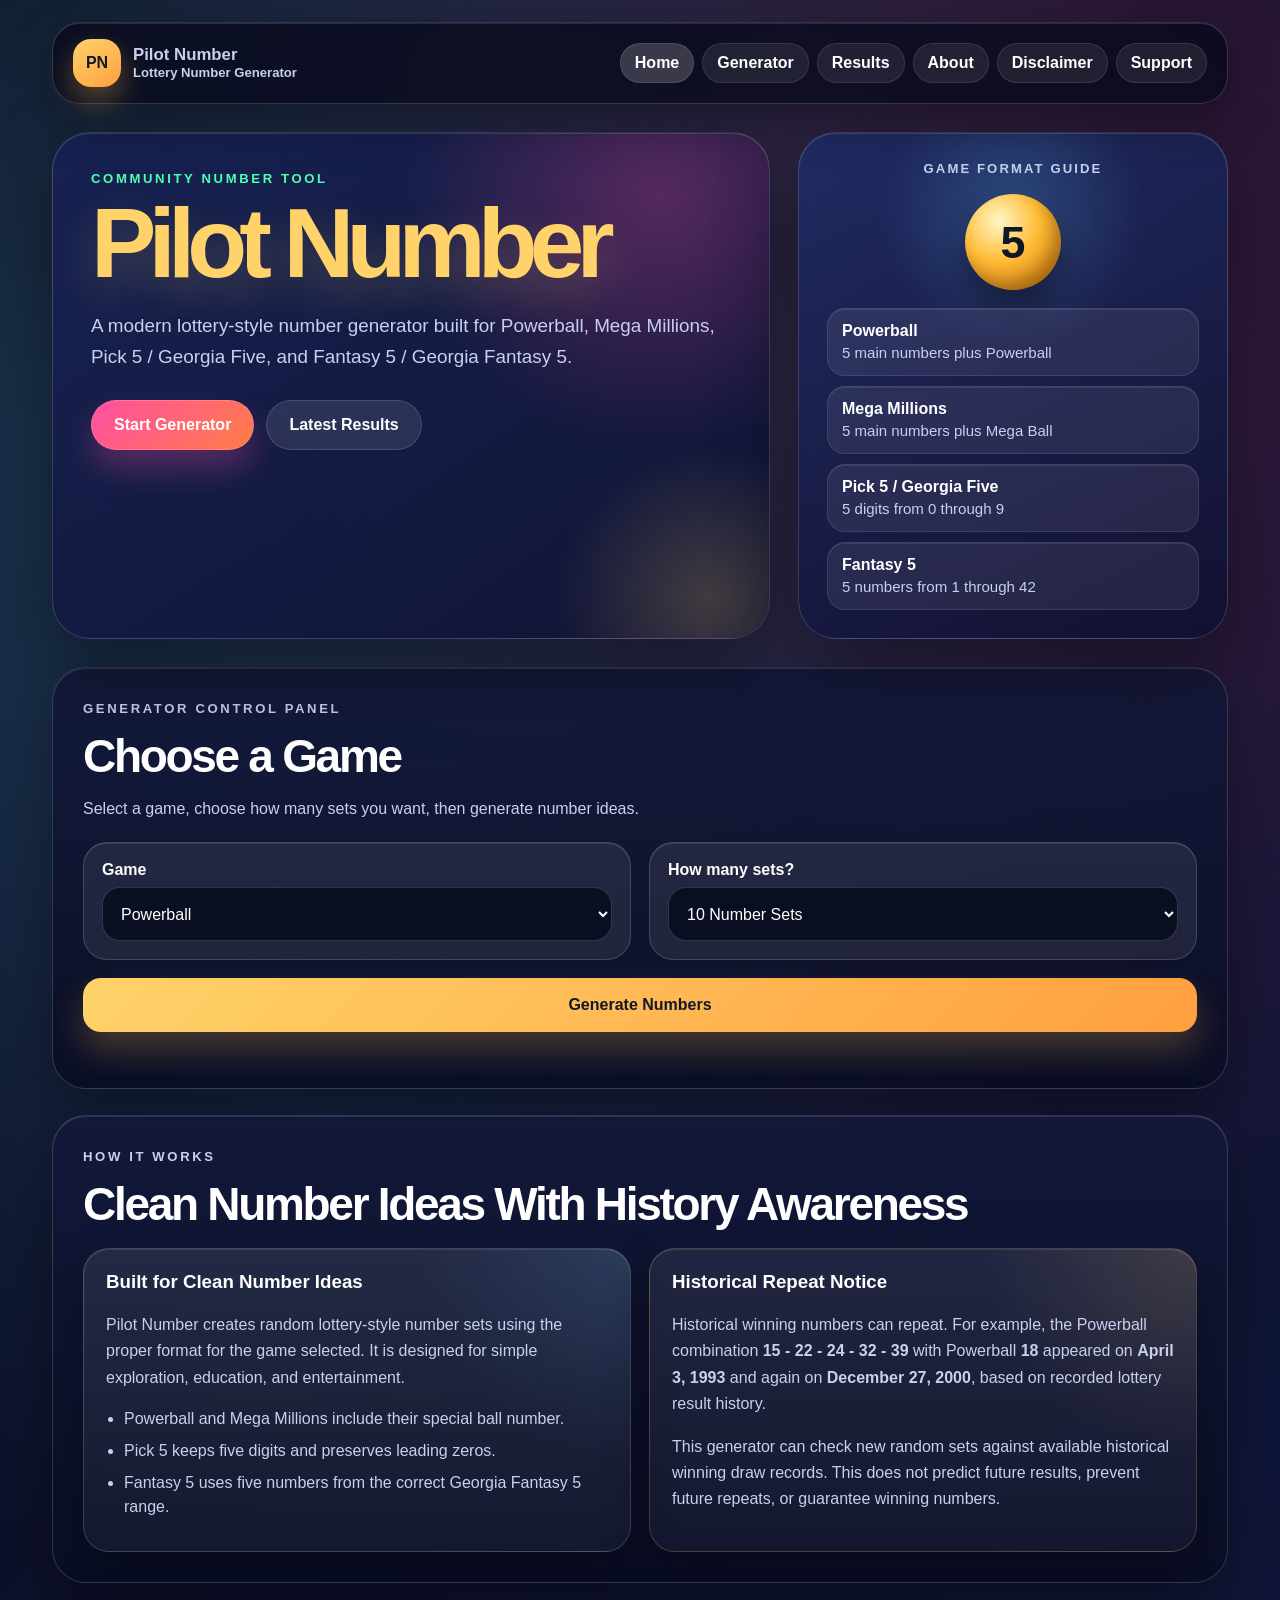
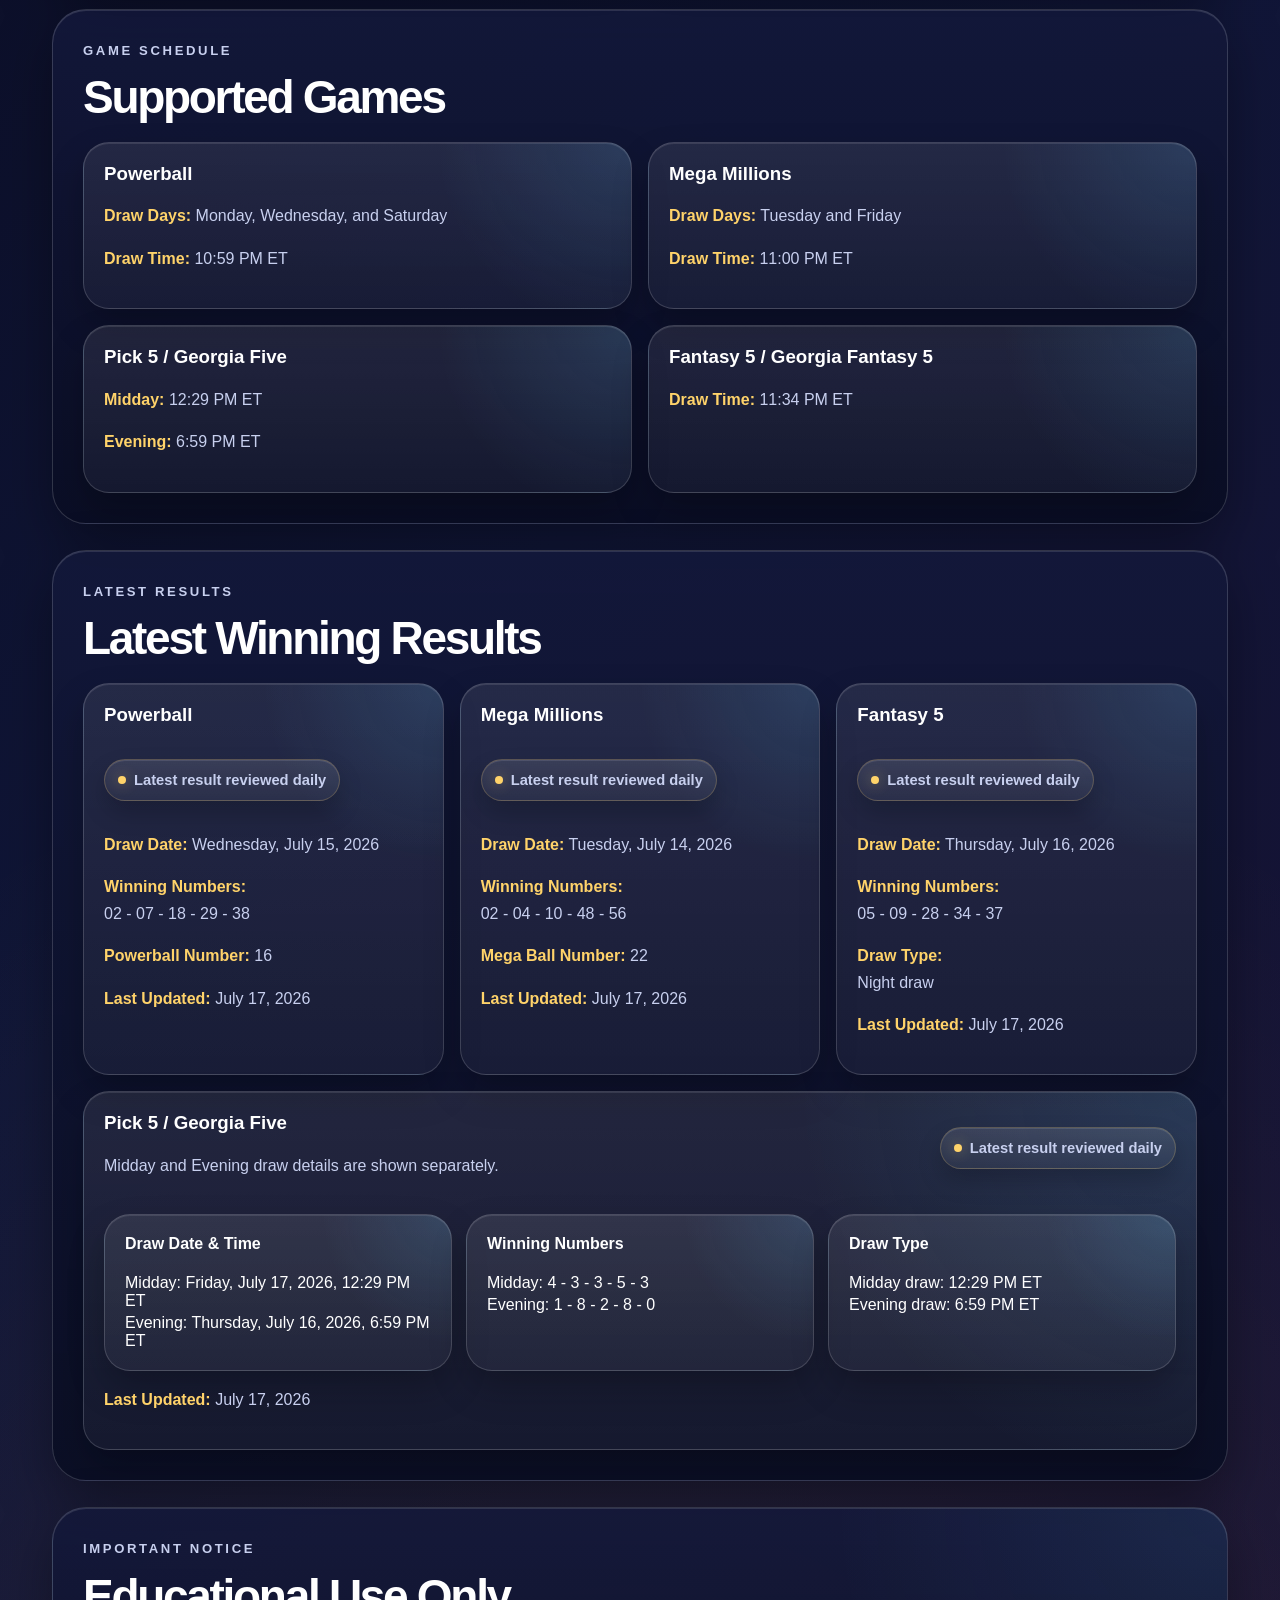
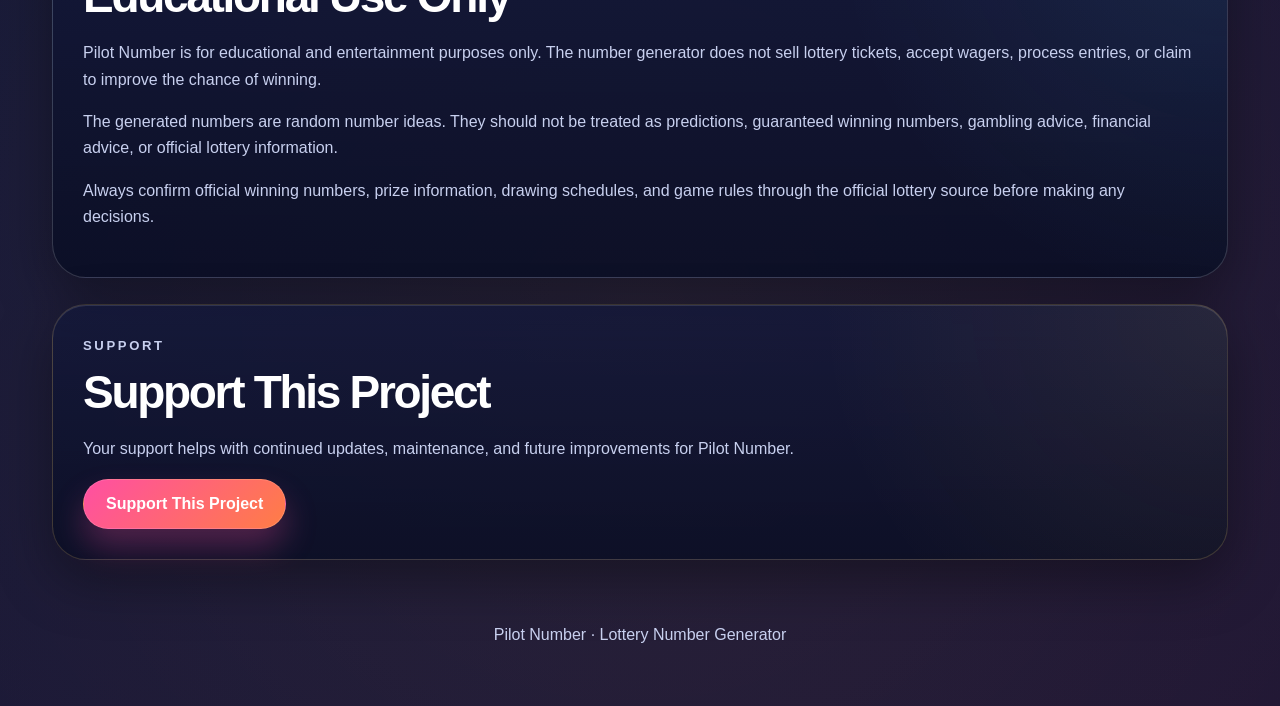
==== commit 91f3b775: "Update index.html Migrate approved facelift homepage live" ====
--- a/index.html
+++ b/index.html
@@ -3,146 +3,914 @@
 <head>
   <meta charset="UTF-8" />
   <meta name="viewport" content="width=device-width, initial-scale=1.0" />
-  <title>Lottery Number Generator</title>
-  <link rel="stylesheet" href="style.css" />
+
+  <title>Pilot Number | Lottery Number Generator</title>
+
+  <style>
+    :root {
+      --bg-main: #080918;
+      --bg-deep: #111434;
+      --panel: rgba(19, 24, 58, 0.88);
+      --panel-soft: rgba(255, 255, 255, 0.08);
+      --panel-soft-2: rgba(255, 255, 255, 0.055);
+      --border: rgba(255, 255, 255, 0.16);
+      --border-soft: rgba(255, 255, 255, 0.10);
+      --text: #ffffff;
+      --muted: #c8d0ef;
+      --muted-2: #aeb8db;
+      --gold: #ffd36a;
+      --orange: #ff9f3f;
+      --pink: #ff4fa3;
+      --blue: #5fc7ff;
+      --green: #4dffae;
+      --shadow: 0 30px 80px rgba(0, 0, 0, 0.45);
+      --soft-shadow: 0 18px 45px rgba(0, 0, 0, 0.30);
+    }
+
+    * {
+      box-sizing: border-box;
+    }
+
+    html {
+      scroll-behavior: smooth;
+    }
+
+    body {
+      margin: 0;
+      font-family: Arial, sans-serif;
+      color: var(--text);
+      background:
+        radial-gradient(circle at 15% 12%, rgba(95, 199, 255, 0.24), transparent 30%),
+        radial-gradient(circle at 80% 8%, rgba(255, 79, 163, 0.18), transparent 26%),
+        radial-gradient(circle at 50% 90%, rgba(255, 211, 106, 0.08), transparent 35%),
+        linear-gradient(135deg, #070716 0%, #101638 52%, #1b1233 100%);
+      min-height: 100vh;
+      overflow-x: hidden;
+    }
+
+    body::before {
+      content: "";
+      position: fixed;
+      inset: 0;
+      pointer-events: none;
+      background:
+        linear-gradient(rgba(255,255,255,0.025) 1px, transparent 1px),
+        linear-gradient(90deg, rgba(255,255,255,0.025) 1px, transparent 1px);
+      background-size: 46px 46px;
+      opacity: 0.42;
+    }
+
+    .app {
+      max-width: 1220px;
+      margin: 0 auto;
+      padding: 22px;
+      position: relative;
+      z-index: 1;
+    }
+
+    .nav {
+      position: sticky;
+      top: 14px;
+      z-index: 10;
+      display: flex;
+      align-items: center;
+      justify-content: space-between;
+      gap: 16px;
+      padding: 16px 20px;
+      margin-bottom: 28px;
+      border: 1px solid var(--border);
+      border-radius: 28px;
+      background: rgba(8, 10, 27, 0.78);
+      backdrop-filter: blur(18px);
+      box-shadow: 0 18px 45px rgba(0,0,0,0.35), inset 0 1px 0 rgba(255,255,255,0.12);
+    }
+
+    .brand {
+      display: flex;
+      align-items: center;
+      gap: 12px;
+      text-decoration: none;
+      color: white;
+      min-width: 240px;
+    }
+
+    .brand-badge {
+      width: 48px;
+      height: 48px;
+      border-radius: 18px;
+      display: grid;
+      place-items: center;
+      font-weight: 900;
+      color: #111827;
+      background: linear-gradient(145deg, var(--gold), var(--orange));
+      box-shadow: 0 14px 30px rgba(255, 177, 62, 0.35);
+    }
+
+    .brand strong {
+      display: block;
+      font-size: 1.05rem;
+      line-height: 1.1;
+    }
+
+    .brand span:last-child {
+      display: block;
+      color: var(--muted);
+      font-size: 0.82rem;
+      font-weight: 700;
+    }
+
+    .desktop-nav-links {
+      display: flex;
+      align-items: center;
+      justify-content: flex-end;
+      gap: 8px;
+      flex-wrap: wrap;
+    }
+
+    .desktop-nav-links a {
+      color: white;
+      text-decoration: none;
+      font-weight: 800;
+      padding: 10px 14px;
+      border-radius: 999px;
+      background: rgba(255,255,255,0.08);
+      border: 1px solid rgba(255,255,255,0.10);
+    }
+
+    .desktop-nav-links a:hover,
+    .desktop-nav-links a.active {
+      background: rgba(255,255,255,0.18);
+    }
+
+    .mobile-nav-wrap {
+      display: none;
+      width: 100%;
+    }
+
+    .mobile-nav-row {
+      display: grid;
+      grid-template-columns: repeat(4, 1fr) 52px;
+      align-items: stretch;
+      width: 100%;
+      overflow: hidden;
+      border: 1px solid rgba(255,255,255,0.13);
+      border-radius: 20px;
+      background: rgba(255,255,255,0.07);
+      box-shadow: inset 0 1px 0 rgba(255,255,255,0.10);
+    }
+
+    .mobile-nav-row a,
+    .mobile-menu-toggle {
+      min-height: 48px;
+      display: grid;
+      place-items: center;
+      color: white;
+      text-decoration: none;
+      font-size: 0.88rem;
+      font-weight: 900;
+      border: 0;
+      border-left: 1px solid rgba(255,255,255,0.10);
+      background: transparent;
+      cursor: pointer;
+      font-family: Arial, sans-serif;
+    }
+
+    .mobile-nav-row a:first-child {
+      border-left: 0;
+    }
+
+    .mobile-nav-row a.active {
+      color: var(--gold);
+      background: rgba(255, 211, 106, 0.08);
+    }
+
+    .mobile-menu-toggle {
+      font-size: 1.25rem;
+    }
+
+    .mobile-dropdown {
+      margin-top: 10px;
+      padding: 10px;
+      border: 1px solid rgba(255,255,255,0.13);
+      border-radius: 20px;
+      background: rgba(8, 10, 27, 0.94);
+      box-shadow: 0 18px 45px rgba(0,0,0,0.35), inset 0 1px 0 rgba(255,255,255,0.10);
+    }
+
+    .mobile-dropdown[hidden] {
+      display: none;
+    }
+
+    .mobile-dropdown a {
+      display: block;
+      padding: 13px 14px;
+      color: white;
+      text-decoration: none;
+      font-weight: 900;
+      border-radius: 14px;
+      background: rgba(255,255,255,0.06);
+      border: 1px solid rgba(255,255,255,0.08);
+    }
+
+    .mobile-dropdown a + a {
+      margin-top: 8px;
+    }
+
+    .hero {
+      display: grid;
+      grid-template-columns: minmax(0, 1fr) 430px;
+      gap: 28px;
+      align-items: stretch;
+      margin-bottom: 28px;
+      perspective: 1200px;
+    }
+
+    .hero-card {
+      position: relative;
+      overflow: hidden;
+      min-height: 430px;
+      padding: 38px;
+      border: 1px solid var(--border);
+      border-radius: 38px;
+      background:
+        radial-gradient(circle at 85% 12%, rgba(255, 79, 163, 0.28), transparent 34%),
+        linear-gradient(145deg, rgba(23, 34, 83, 0.96), rgba(15, 18, 50, 0.94));
+      box-shadow: var(--shadow), inset 0 1px 0 rgba(255,255,255,0.14);
+    }
+
+    .hero-card::after {
+      content: "";
+      position: absolute;
+      right: -100px;
+      bottom: -120px;
+      width: 320px;
+      height: 320px;
+      border-radius: 50%;
+      background: radial-gradient(circle, rgba(255, 211, 106, 0.20), transparent 68%);
+      pointer-events: none;
+    }
+
+    .eyebrow {
+      margin: 0 0 12px;
+      color: var(--green);
+      text-transform: uppercase;
+      letter-spacing: 0.2em;
+      font-weight: 900;
+      font-size: 0.82rem;
+    }
+
+    h1 {
+      margin: 0;
+      max-width: 760px;
+      color: var(--gold);
+      font-size: clamp(56px, 8vw, 98px);
+      line-height: 0.92;
+      letter-spacing: -0.08em;
+      text-shadow: 0 18px 45px rgba(255, 211, 106, 0.22);
+    }
+
+    .hero-lead {
+      max-width: 700px;
+      margin: 22px 0 0;
+      color: var(--muted);
+      font-size: 1.18rem;
+      line-height: 1.65;
+      position: relative;
+      z-index: 2;
+    }
+
+    .hero-actions {
+      display: flex;
+      gap: 12px;
+      flex-wrap: wrap;
+      margin-top: 28px;
+      position: relative;
+      z-index: 2;
+    }
+
+    .btn {
+      display: inline-flex;
+      align-items: center;
+      justify-content: center;
+      min-height: 50px;
+      padding: 13px 22px;
+      border-radius: 999px;
+      color: white;
+      text-decoration: none;
+      font-weight: 900;
+      border: 1px solid rgba(255,255,255,0.14);
+    }
+
+    .btn-primary {
+      background: linear-gradient(135deg, var(--pink), #ff7d45);
+      box-shadow: 0 18px 32px rgba(255, 79, 163, 0.28);
+    }
+
+    .btn-secondary {
+      background: rgba(255,255,255,0.10);
+    }
+
+    .format-panel {
+      position: relative;
+      border: 1px solid var(--border);
+      border-radius: 38px;
+      min-height: 430px;
+      padding: 28px;
+      background:
+        radial-gradient(circle at 50% 16%, rgba(95, 199, 255, 0.22), transparent 28%),
+        linear-gradient(155deg, rgba(31, 44, 100, 0.95), rgba(18, 16, 48, 0.96));
+      box-shadow: var(--shadow), inset 0 1px 0 rgba(255,255,255,0.14);
+      overflow: hidden;
+    }
+
+    .format-title {
+      margin: 0 0 18px;
+      text-align: center;
+      color: var(--muted);
+      font-weight: 900;
+      letter-spacing: 0.16em;
+      text-transform: uppercase;
+      font-size: 0.82rem;
+    }
+
+    .format-ball {
+      width: 96px;
+      height: 96px;
+      margin: 0 auto 18px;
+      border-radius: 50%;
+      display: grid;
+      place-items: center;
+      color: #101827;
+      font-size: 2.8rem;
+      font-weight: 900;
+      background: radial-gradient(circle at 35% 28%, #fff7c7, #ffbd38 42%, #c56900 100%);
+      box-shadow: 0 18px 28px rgba(0,0,0,0.35), inset -7px -9px 14px rgba(0,0,0,0.22);
+    }
+
+    .format-grid {
+      display: grid;
+      gap: 10px;
+    }
+
+    .format-item {
+      padding: 13px 14px;
+      border: 1px solid var(--border-soft);
+      border-radius: 18px;
+      background: rgba(255, 255, 255, 0.075);
+      box-shadow: inset 0 1px 0 rgba(255,255,255,0.10);
+    }
+
+    .format-item strong {
+      display: block;
+      margin-bottom: 4px;
+      color: white;
+    }
+
+    .format-item span {
+      color: var(--muted);
+      font-size: 0.94rem;
+    }
+
+    .section {
+      margin-bottom: 26px;
+      padding: 30px;
+      border: 1px solid var(--border);
+      border-radius: 34px;
+      background: linear-gradient(180deg, var(--panel), rgba(10, 14, 36, 0.92));
+      box-shadow: 0 20px 55px rgba(0,0,0,0.35), inset 0 1px 0 rgba(255,255,255,0.12);
+    }
+
+    .section-header {
+      margin-bottom: 20px;
+    }
+
+    .section h2 {
+      margin: 0;
+      font-size: clamp(30px, 4vw, 46px);
+      line-height: 1.05;
+      letter-spacing: -0.05em;
+      color: white;
+    }
+
+    .section p {
+      color: var(--muted);
+      line-height: 1.65;
+    }
+
+    .generator-grid {
+      display: grid;
+      grid-template-columns: 1fr 1fr;
+      gap: 18px;
+    }
+
+    .control {
+      padding: 18px;
+      border-radius: 24px;
+      border: 1px solid var(--border);
+      background: var(--panel-soft);
+      box-shadow: inset 0 1px 0 rgba(255,255,255,0.10);
+    }
+
+    label {
+      display: block;
+      margin-bottom: 8px;
+      color: white;
+      font-weight: 900;
+    }
+
+    select,
+    .generate-btn {
+      width: 100%;
+      min-height: 54px;
+      padding: 14px;
+      font-size: 16px;
+      border-radius: 18px;
+      box-sizing: border-box;
+    }
+
+    select {
+      color: white;
+      background: rgba(5, 9, 24, 0.75);
+      border: 1px solid var(--border);
+    }
+
+    .generate-btn {
+      margin-top: 18px;
+      border: none;
+      color: #111827;
+      cursor: pointer;
+      font-weight: 900;
+      background: linear-gradient(135deg, var(--gold), var(--orange));
+      box-shadow: 0 18px 34px rgba(255, 180, 61, 0.24);
+    }
+
+    .result-list {
+      margin-top: 26px;
+      display: grid;
+      grid-template-columns: repeat(2, 1fr);
+      gap: 14px;
+    }
+
+    .result-item {
+      display: flex;
+      align-items: center;
+      gap: 12px;
+    }
+
+    .result-index {
+      width: 40px;
+      height: 40px;
+      border-radius: 50%;
+      display: grid;
+      place-items: center;
+      flex-shrink: 0;
+      color: white;
+      font-weight: 900;
+      background: linear-gradient(135deg, var(--pink), var(--orange));
+      box-shadow: 0 12px 24px rgba(255, 79, 163, 0.28);
+    }
+
+    .result-number {
+      width: 100%;
+      padding: 15px;
+      border-radius: 20px;
+      color: white;
+      font-weight: 900;
+      border: 1px solid var(--border);
+      background: linear-gradient(180deg, rgba(255,255,255,0.12), rgba(255,255,255,0.06));
+    }
+
+    .merged-info-grid {
+      display: grid;
+      grid-template-columns: 1fr 1fr;
+      gap: 18px;
+      margin-top: 20px;
+    }
+
+    .info-panel,
+    .history-panel {
+      padding: 22px;
+      border: 1px solid var(--border);
+      border-radius: 26px;
+      background:
+        radial-gradient(circle at top right, rgba(95,199,255,0.12), transparent 34%),
+        linear-gradient(180deg, rgba(255,255,255,0.085), rgba(255,255,255,0.045));
+      box-shadow: var(--soft-shadow), inset 0 1px 0 rgba(255,255,255,0.10);
+    }
+
+    .history-panel {
+      border-color: rgba(255, 211, 106, 0.20);
+      background:
+        radial-gradient(circle at top right, rgba(255,211,106,0.13), transparent 34%),
+        linear-gradient(180deg, rgba(255,255,255,0.075), rgba(255,255,255,0.040));
+    }
+
+    .mini-list {
+      margin: 14px 0 0;
+      padding-left: 18px;
+      color: var(--muted);
+    }
+
+    .mini-list li {
+      margin-bottom: 8px;
+      line-height: 1.5;
+    }
+
+    .tile-grid,
+    .latest-results-grid {
+      display: grid;
+      grid-template-columns: repeat(2, minmax(0, 1fr));
+      gap: 16px;
+    }
+
+    .latest-results-grid {
+      grid-template-columns: repeat(3, minmax(0, 1fr));
+    }
+
+    .tile,
+    .home-info-card,
+    .latest-result-item,
+    .pick5-result-box {
+      padding: 20px;
+      border: 1px solid var(--border);
+      border-radius: 26px;
+      background:
+        radial-gradient(circle at top right, rgba(95,199,255,0.13), transparent 34%),
+        linear-gradient(180deg, rgba(255,255,255,0.085), rgba(255,255,255,0.045));
+      box-shadow: 0 18px 36px rgba(0,0,0,0.24), inset 0 1px 0 rgba(255,255,255,0.10);
+    }
+
+    h3,
+    h4 {
+      margin-top: 0;
+      color: white;
+    }
+
+    .info-label {
+      color: var(--gold);
+      font-weight: 900;
+    }
+
+    .result-status {
+      display: inline-flex;
+      align-items: center;
+      gap: 8px;
+      width: fit-content;
+      padding: 8px 13px;
+      border-radius: 999px;
+      color: var(--muted);
+      font-weight: 900;
+      font-size: 0.92rem;
+      background:
+        linear-gradient(180deg, rgba(255,255,255,0.105), rgba(255,255,255,0.045));
+      border: 1px solid rgba(255, 211, 106, 0.22);
+      box-shadow:
+        inset 0 1px 0 rgba(255,255,255,0.11),
+        0 12px 24px rgba(0,0,0,0.20);
+    }
+
+    .result-status::before {
+      content: "";
+      width: 8px;
+      height: 8px;
+      border-radius: 999px;
+      background: var(--gold);
+      box-shadow: 0 0 14px rgba(255, 211, 106, 0.45);
+      flex-shrink: 0;
+    }
+
+    .pick5-latest-card {
+      grid-column: 1 / -1;
+    }
+
+    .pick5-card-header {
+      display: flex;
+      justify-content: space-between;
+      gap: 18px;
+      align-items: flex-start;
+      margin-bottom: 18px;
+    }
+
+    .pick5-result-layout {
+      display: grid;
+      grid-template-columns: repeat(3, minmax(0, 1fr));
+      gap: 14px;
+    }
+
+    .pick5-result-value span {
+      display: block;
+    }
+
+    .notice-section {
+      background:
+        radial-gradient(circle at top right, rgba(95,199,255,0.09), transparent 32%),
+        linear-gradient(180deg, rgba(19, 24, 58, 0.82), rgba(10, 14, 36, 0.88));
+    }
+
+    .support-preview-card {
+      border-color: rgba(255, 211, 106, 0.18);
+      background:
+        radial-gradient(circle at top right, rgba(255, 211, 106, 0.08), transparent 34%),
+        linear-gradient(180deg, rgba(19, 24, 58, 0.78), rgba(10, 14, 36, 0.86));
+    }
+
+    .footer {
+      text-align: center;
+      color: var(--muted);
+      padding: 24px 0;
+    }
+
+    @media (max-width: 980px) {
+      .hero,
+      .latest-results-grid,
+      .merged-info-grid {
+        grid-template-columns: 1fr;
+      }
+
+      .hero-card,
+      .format-panel {
+        min-height: auto;
+      }
+    }
+
+    @media (max-width: 720px) {
+      .app {
+        padding: 14px;
+      }
+
+      .nav {
+        position: relative;
+        top: auto;
+        display: flex;
+        align-items: stretch;
+        flex-direction: column;
+        gap: 14px;
+        margin-bottom: 18px;
+        padding: 16px;
+        border-radius: 24px;
+      }
+
+      .brand {
+        min-width: 0;
+      }
+
+      .desktop-nav-links {
+        display: none;
+      }
+
+      .mobile-nav-wrap {
+        display: block;
+      }
+
+      .hero {
+        gap: 18px;
+        margin-bottom: 18px;
+      }
+
+      .hero-card,
+      .format-panel,
+      .section {
+        border-radius: 26px;
+        padding: 24px;
+      }
+
+      h1 {
+        font-size: 52px;
+      }
+
+      .hero-lead {
+        font-size: 1rem;
+      }
+
+      .format-ball {
+        width: 82px;
+        height: 82px;
+        font-size: 2.3rem;
+      }
+
+      .generator-grid,
+      .tile-grid,
+      .pick5-result-layout,
+      .result-list {
+        grid-template-columns: 1fr;
+      }
+
+      .pick5-card-header {
+        flex-direction: column;
+      }
+
+      .result-status {
+        font-size: 0.86rem;
+        padding: 7px 11px;
+      }
+    }
+
+    @media (max-width: 430px) {
+      .mobile-nav-row {
+        grid-template-columns: repeat(4, 1fr) 46px;
+      }
+
+      .mobile-nav-row a,
+      .mobile-menu-toggle {
+        min-height: 44px;
+        font-size: 0.78rem;
+      }
+
+      .mobile-menu-toggle {
+        font-size: 1.1rem;
+      }
+    }
+  </style>
 </head>
+
 <body>
-  <main class="container">
-
-    <nav class="top-nav">
-      <div class="nav-brand">Lottery Number Generator</div>
-      <div class="nav-links">
-        <a href="index.html">Home</a>
-        <a href="about.html">About</a>
-        <a href="disclaimer.html">Disclaimer</a>
-        <a href="support.html">Support</a>
+  <main class="app">
+
+    <nav class="nav">
+      <a class="brand" href="/">
+        <span class="brand-badge">PN</span>
+        <span>
+          <strong>Pilot Number</strong>
+          <span>Lottery Number Generator</span>
+        </span>
+      </a>
+
+      <div class="desktop-nav-links">
+        <a class="active" href="/">Home</a>
+        <a href="/#generator">Generator</a>
+        <a href="/#latest-results">Results</a>
+        <a href="/about">About</a>
+        <a href="/disclaimer">Disclaimer</a>
+        <a href="/support">Support</a>
+      </div>
+
+      <div class="mobile-nav-wrap">
+        <div class="mobile-nav-row">
+          <a class="active" href="/">Home</a>
+          <a href="/disclaimer">Disclaimer</a>
+          <a href="/support">Support</a>
+          <a href="/about">About</a>
+          <button class="mobile-menu-toggle" type="button" aria-label="Open menu" aria-expanded="false" aria-controls="mobileMenu">☰</button>
+        </div>
+
+        <div class="mobile-dropdown" id="mobileMenu" hidden>
+          <a href="/#generator">Generator</a>
+          <a href="/#latest-results">Results</a>
+        </div>
       </div>
     </nav>
 
     <header class="hero">
-      <h1>Lottery Number Generator</h1>
-      <p>
-        Generate random lottery-style numbers for Powerball, Mega Millions, Pick 5 / Georgia Five,
-        and Fantasy 5 / Georgia Fantasy 5. This tool is made for number ideas, simple exploration,
-        education, and entertainment.
-      </p>
+      <section class="hero-card">
+        <p class="eyebrow">Community Number Tool</p>
+        <h1>Pilot Number</h1>
+        <p class="hero-lead">
+          A modern lottery-style number generator built for Powerball, Mega Millions,
+          Pick 5 / Georgia Five, and Fantasy 5 / Georgia Fantasy 5.
+        </p>
+
+        <div class="hero-actions">
+          <a class="btn btn-primary" href="/#generator">Start Generator</a>
+          <a class="btn btn-secondary" href="/#latest-results">Latest Results</a>
+        </div>
+      </section>
+
+      <aside class="format-panel">
+        <p class="format-title">Game Format Guide</p>
+        <div class="format-ball">5</div>
+
+        <div class="format-grid">
+          <div class="format-item">
+            <strong>Powerball</strong>
+            <span>5 main numbers plus Powerball</span>
+          </div>
+
+          <div class="format-item">
+            <strong>Mega Millions</strong>
+            <span>5 main numbers plus Mega Ball</span>
+          </div>
+
+          <div class="format-item">
+            <strong>Pick 5 / Georgia Five</strong>
+            <span>5 digits from 0 through 9</span>
+          </div>
+
+          <div class="format-item">
+            <strong>Fantasy 5</strong>
+            <span>5 numbers from 1 through 42</span>
+          </div>
+        </div>
+      </aside>
     </header>
 
-    <section class="card generator-card">
-      <h2>Choose a Game</h2>
-      <p class="section-note">
-        Select the lottery game you want to use, choose how many number sets you would like,
-        then click the generate button. The tool will create random number sets based on the
-        correct number format for the game you selected.
-      </p>
-
-      <label for="gameSelect">Game</label>
-      <select id="gameSelect">
-        <option value="powerball">Powerball</option>
-        <option value="mega">Mega Millions</option>
-        <option value="pick5">Pick 5 / Georgia Five</option>
-        <option value="fantasy5">Fantasy 5 / Georgia Fantasy 5</option>
-      </select>
-
-      <label for="numberCount">How many sets?</label>
-      <select id="numberCount">
-        <option value="10">10 Number Sets</option>
-        <option value="15">15 Number Sets</option>
-        <option value="20">20 Number Sets</option>
-      </select>
-
-      <button onclick="generateNumbers()">Generate Numbers</button>
-
+    <section id="generator" class="section">
+      <div class="section-header">
+        <p class="eyebrow">Generator Control Panel</p>
+        <h2>Choose a Game</h2>
+        <p>Select a game, choose how many sets you want, then generate number ideas.</p>
+      </div>
+
+      <div class="generator-grid">
+        <div class="control">
+          <label for="gameSelect">Game</label>
+          <select id="gameSelect">
+            <option value="powerball">Powerball</option>
+            <option value="mega">Mega Millions</option>
+            <option value="pick5">Pick 5 / Georgia Five</option>
+            <option value="fantasy5">Fantasy 5 / Georgia Fantasy 5</option>
+          </select>
+        </div>
+
+        <div class="control">
+          <label for="numberCount">How many sets?</label>
+          <select id="numberCount">
+            <option value="10">10 Number Sets</option>
+            <option value="15">15 Number Sets</option>
+            <option value="20">20 Number Sets</option>
+          </select>
+        </div>
+      </div>
+
+      <button class="generate-btn" onclick="generateNumbers()">Generate Numbers</button>
       <div id="result" class="result-list"></div>
     </section>
 
-    <section class="card">
-      <h2>How It Works</h2>
-      <p>
-        Choose the lottery game you want to use, then select how many number sets you would like to generate.
-        The tool creates random number combinations using the correct number format for the game you selected.
-      </p>
-      <p>
-        Before the final numbers are shown, each generated set is checked against the available past winning draw history
-        for the game you selected. The tool compares the new random combination with recorded past results to help avoid
-        giving you a number set that already appeared as a winning draw.
-      </p>
-      <p>
-        This helps provide fresh number ideas based on the history currently available for that game. The final results
-        are still randomly generated, so they should be used for education, entertainment, and number exploration only,
-        not as predictions or guaranteed winning numbers.
-      </p>
+    <section id="about-preview" class="section">
+      <div class="section-header">
+        <p class="eyebrow">How It Works</p>
+        <h2>Clean Number Ideas With History Awareness</h2>
+      </div>
+
+      <div class="merged-info-grid">
+        <article class="info-panel">
+          <h3>Built for Clean Number Ideas</h3>
+          <p>
+            Pilot Number creates random lottery-style number sets using the proper format for the game selected.
+            It is designed for simple exploration, education, and entertainment.
+          </p>
+          <ul class="mini-list">
+            <li>Powerball and Mega Millions include their special ball number.</li>
+            <li>Pick 5 keeps five digits and preserves leading zeros.</li>
+            <li>Fantasy 5 uses five numbers from the correct Georgia Fantasy 5 range.</li>
+          </ul>
+        </article>
+
+        <article class="history-panel">
+          <h3>Historical Repeat Notice</h3>
+          <p>
+            Historical winning numbers can repeat. For example, the Powerball combination
+            <strong>15 - 22 - 24 - 32 - 39</strong> with Powerball <strong>18</strong>
+            appeared on <strong>April 3, 1993</strong> and again on <strong>December 27, 2000</strong>,
+            based on recorded lottery result history.
+          </p>
+          <p>
+            This generator can check new random sets against available historical winning draw records.
+            This does not predict future results, prevent future repeats, or guarantee winning numbers.
+          </p>
+        </article>
+      </div>
     </section>
 
-    <section class="card">
-      <h2>Historical Repeat Notice</h2>
-      <p>
-        Historical winning numbers can repeat. For example, the Powerball combination
-        <strong>15 - 22 - 24 - 32 - 39</strong> with Powerball <strong>18</strong>
-        appeared on <strong>April 3, 1993</strong> and again on <strong>December 27, 2000</strong>,
-        based on official lottery result records.
-      </p>
-      <p>
-        This generator checks new random number sets against available historical winning draw records.
-        If an exact past winning combination is found, the tool can avoid showing that same historical combination.
-        This does not predict future results, prevent future repeats, or guarantee that generated numbers will win.
-      </p>
-    </section>
-
-    <section class="card">
-      <h2>Supported Game Schedules</h2>
-      <p class="section-note">
-        Review the regular draw schedule for each supported game. Draw schedules may change because of holidays,
-        official schedule updates, maintenance, or other lottery-related changes.
-      </p>
-
-      <div class="home-info-grid">
+    <section class="section">
+      <div class="section-header">
+        <p class="eyebrow">Game Schedule</p>
+        <h2>Supported Games</h2>
+      </div>
+
+      <div class="tile-grid">
         <article class="home-info-card">
           <h3>Powerball</h3>
           <p><span class="info-label">Draw Days:</span> Monday, Wednesday, and Saturday</p>
           <p><span class="info-label">Draw Time:</span> 10:59 PM ET</p>
-          <p><span class="info-label">Game Type:</span> Multi-state jackpot game</p>
         </article>
 
         <article class="home-info-card">
           <h3>Mega Millions</h3>
           <p><span class="info-label">Draw Days:</span> Tuesday and Friday</p>
           <p><span class="info-label">Draw Time:</span> 11:00 PM ET</p>
-          <p><span class="info-label">Game Type:</span> Multi-state jackpot game</p>
         </article>
 
         <article class="home-info-card">
           <h3>Pick 5 / Georgia Five</h3>
-          <p><span class="info-label">Draw Days:</span> Daily</p>
-          <p><span class="info-label">Midday Draw:</span> 12:29 PM ET</p>
-          <p><span class="info-label">Evening Draw:</span> 6:59 PM ET</p>
+          <p><span class="info-label">Midday:</span> 12:29 PM ET</p>
+          <p><span class="info-label">Evening:</span> 6:59 PM ET</p>
         </article>
 
         <article class="home-info-card">
           <h3>Fantasy 5 / Georgia Fantasy 5</h3>
-          <p><span class="info-label">Draw Days:</span> Daily</p>
           <p><span class="info-label">Draw Time:</span> 11:34 PM ET</p>
-          <p><span class="info-label">Game Type:</span> Georgia daily jackpot game</p>
         </article>
       </div>
-
-      <p class="section-note-small">
-        Always confirm final draw times with the official lottery source.
-      </p>
     </section>
 
-    <section class="card">
-      <h2>Latest Winning Results</h2>
-      <p>
-        Use this section to review the most recent winning results for each supported game in one clear place.
-        Powerball and Mega Millions include their required Powerball or Mega Ball number. Pick 5 / Georgia Five
-        shows the Midday and Evening draw details separately so each result has its own draw date, draw time,
-        and winning numbers. Results are reviewed daily when official information is available, but update times
-        may vary because of source availability, maintenance, or verification needs.
-      </p>
+    <section id="latest-results" class="section">
+      <div class="section-header">
+        <p class="eyebrow">Latest Results</p>
+        <h2>Latest Winning Results</h2>
+      </div>
 
       <div class="latest-results-grid">
-        <article class="home-info-card latest-result-item">
+        <article class="latest-result-item">
           <h3>Powerball</h3>
           <p class="result-status">Latest result reviewed daily</p>
           <p><span class="info-label">Draw Date:</span> <span id="powerballDrawDate">Result date is being reviewed</span></p>
@@ -151,7 +919,7 @@
           <p><span class="info-label">Last Updated:</span> <span id="powerballLastUpdated">Update time is being reviewed</span></p>
         </article>
 
-        <article class="home-info-card latest-result-item">
+        <article class="latest-result-item">
           <h3>Mega Millions</h3>
           <p class="result-status">Latest result reviewed daily</p>
           <p><span class="info-label">Draw Date:</span> <span id="megaDrawDate">Result date is being reviewed</span></p>
@@ -160,8 +928,8 @@
           <p><span class="info-label">Last Updated:</span> <span id="megaLastUpdated">Update time is being reviewed</span></p>
         </article>
 
-        <article class="home-info-card latest-result-item">
-          <h3>Fantasy 5 / Georgia Fantasy 5</h3>
+        <article class="latest-result-item">
+          <h3>Fantasy 5</h3>
           <p class="result-status">Latest result reviewed daily</p>
           <p><span class="info-label">Draw Date:</span> <span id="fantasy5DrawDate">Result date is being reviewed</span></p>
           <p><span class="info-label">Winning Numbers:</span> <span id="fantasy5WinningNumbers">Winning numbers are being reviewed</span></p>
@@ -169,13 +937,11 @@
           <p><span class="info-label">Last Updated:</span> <span id="fantasy5LastUpdated">Update time is being reviewed</span></p>
         </article>
 
-        <article class="home-info-card latest-result-item pick5-latest-card">
+        <article class="latest-result-item pick5-latest-card">
           <div class="pick5-card-header">
             <div>
               <h3>Pick 5 / Georgia Five</h3>
-              <p class="pick5-card-note">
-               Review the latest Midday and Evening draw details below.
-              </p>
+              <p>Midday and Evening draw details are shown separately.</p>
             </div>
             <p class="result-status">Latest result reviewed daily</p>
           </div>
@@ -183,79 +949,95 @@
           <div class="pick5-result-layout">
             <section class="pick5-result-box">
               <h4>Draw Date &amp; Time</h4>
-              <div id="pick5DrawDate" class="pick5-result-value">
-                Result dates are being reviewed
-              </div>
+              <div id="pick5DrawDate" class="pick5-result-value">Result dates are being reviewed</div>
             </section>
 
             <section class="pick5-result-box">
               <h4>Winning Numbers</h4>
-              <div id="pick5WinningNumbers" class="pick5-result-value">
-                Winning numbers are being reviewed
-              </div>
+              <div id="pick5WinningNumbers" class="pick5-result-value">Winning numbers are being reviewed</div>
             </section>
 
             <section class="pick5-result-box">
               <h4>Draw Type</h4>
-              <div id="pick5DrawType" class="pick5-result-value">
-                Draw type is being reviewed
-              </div>
+              <div id="pick5DrawType" class="pick5-result-value">Draw type is being reviewed</div>
             </section>
           </div>
 
-          <p class="pick5-last-updated">
-            <span class="info-label">Last Updated:</span>
-            <span id="pick5LastUpdated">Update time is being reviewed</span>
-          </p>
+          <p><span class="info-label">Last Updated:</span> <span id="pick5LastUpdated">Update time is being reviewed</span></p>
         </article>
       </div>
-
-      <p class="section-note-small">
-        Latest results may be reviewed and updated daily when official results become available. Update timing may vary
-        because of result availability, source delays, maintenance, or verification needs.
+    </section>
+
+    <section id="disclaimer-preview" class="section notice-section">
+      <div class="section-header">
+        <p class="eyebrow">Important Notice</p>
+        <h2>Educational Use Only</h2>
+      </div>
+
+      <p>
+        Pilot Number is for educational and entertainment purposes only. The number generator does not sell lottery
+        tickets, accept wagers, process entries, or claim to improve the chance of winning.
+      </p>
+
+      <p>
+        The generated numbers are random number ideas. They should not be treated as predictions, guaranteed winning
+        numbers, gambling advice, financial advice, or official lottery information.
+      </p>
+
+      <p>
+        Always confirm official winning numbers, prize information, drawing schedules, and game rules through the
+        official lottery source before making any decisions.
       </p>
     </section>
 
-    <section class="card">
-      <h2>Database Updates</h2>
+    <section id="support-preview" class="section support-preview-card">
+      <div class="section-header">
+        <p class="eyebrow">Support</p>
+        <h2>Support This Project</h2>
+      </div>
+
       <p>
-        Past winning number history may be reviewed and updated daily around 12:00 noon when results are available.
-        Update times are not guaranteed and may vary because of official result availability, source delays,
-        maintenance, or data verification. Every effort is made to keep the information clear, useful,
-        and easy for you to understand.
+        Your support helps with continued updates, maintenance, and future improvements for Pilot Number.
       </p>
-    </section>
-
-    <section class="card disclaimer-card">
-      <h2>Disclaimer</h2>
-      <p>
-        This website is for educational and entertainment purposes only. The number generator does not guarantee
-        winning numbers, predict future lottery results, or provide gambling advice. The numbers created by this
-        tool should be viewed as random number ideas only.
-      </p>
-      <p>
-        You should always confirm official winning numbers, prize information, drawing schedules, and game rules
-        through the official lottery source before making any decisions.
-      </p>
-    </section>
-
-    <section class="card support-mission-card">
-      <h2>Support Our Mission</h2>
-      <p>
-        Your support helps with the continued development, updates, and maintenance of this educational number
-        generator website. Contributions can help improve the website, support future features, and keep the
-        experience simple, organized, and helpful.
-      </p>
-      <a class="support-button" href="https://www.paypal.com/donate/?hosted_button_id=RD35Y3ZGP22KS" target="_blank" rel="noopener noreferrer">
+
+      <a class="btn btn-primary" href="https://www.paypal.com/donate/?hosted_button_id=RD35Y3ZGP22KS" target="_blank" rel="noopener noreferrer">
         Support This Project
       </a>
     </section>
 
     <footer class="footer">
-      <p>Lottery Number Generator Website</p>
+      <p>Pilot Number · Lottery Number Generator</p>
     </footer>
 
   </main>
+
+  <script>
+    (function () {
+      const toggle = document.querySelector(".mobile-menu-toggle");
+      const menu = document.getElementById("mobileMenu");
+
+      if (!toggle || !menu) return;
+
+      toggle.addEventListener("click", function () {
+        const isOpen = !menu.hasAttribute("hidden");
+        if (isOpen) {
+          menu.setAttribute("hidden", "");
+          toggle.setAttribute("aria-expanded", "false");
+        } else {
+          menu.removeAttribute("hidden");
+          toggle.setAttribute("aria-expanded", "true");
+        }
+      });
+
+      document.addEventListener("click", function (event) {
+        const clickedInside = menu.contains(event.target) || toggle.contains(event.target);
+        if (!clickedInside) {
+          menu.setAttribute("hidden", "");
+          toggle.setAttribute("aria-expanded", "false");
+        }
+      });
+    })();
+  </script>
 
   <script src="database.js"></script>
   <script src="latest-results.js"></script>
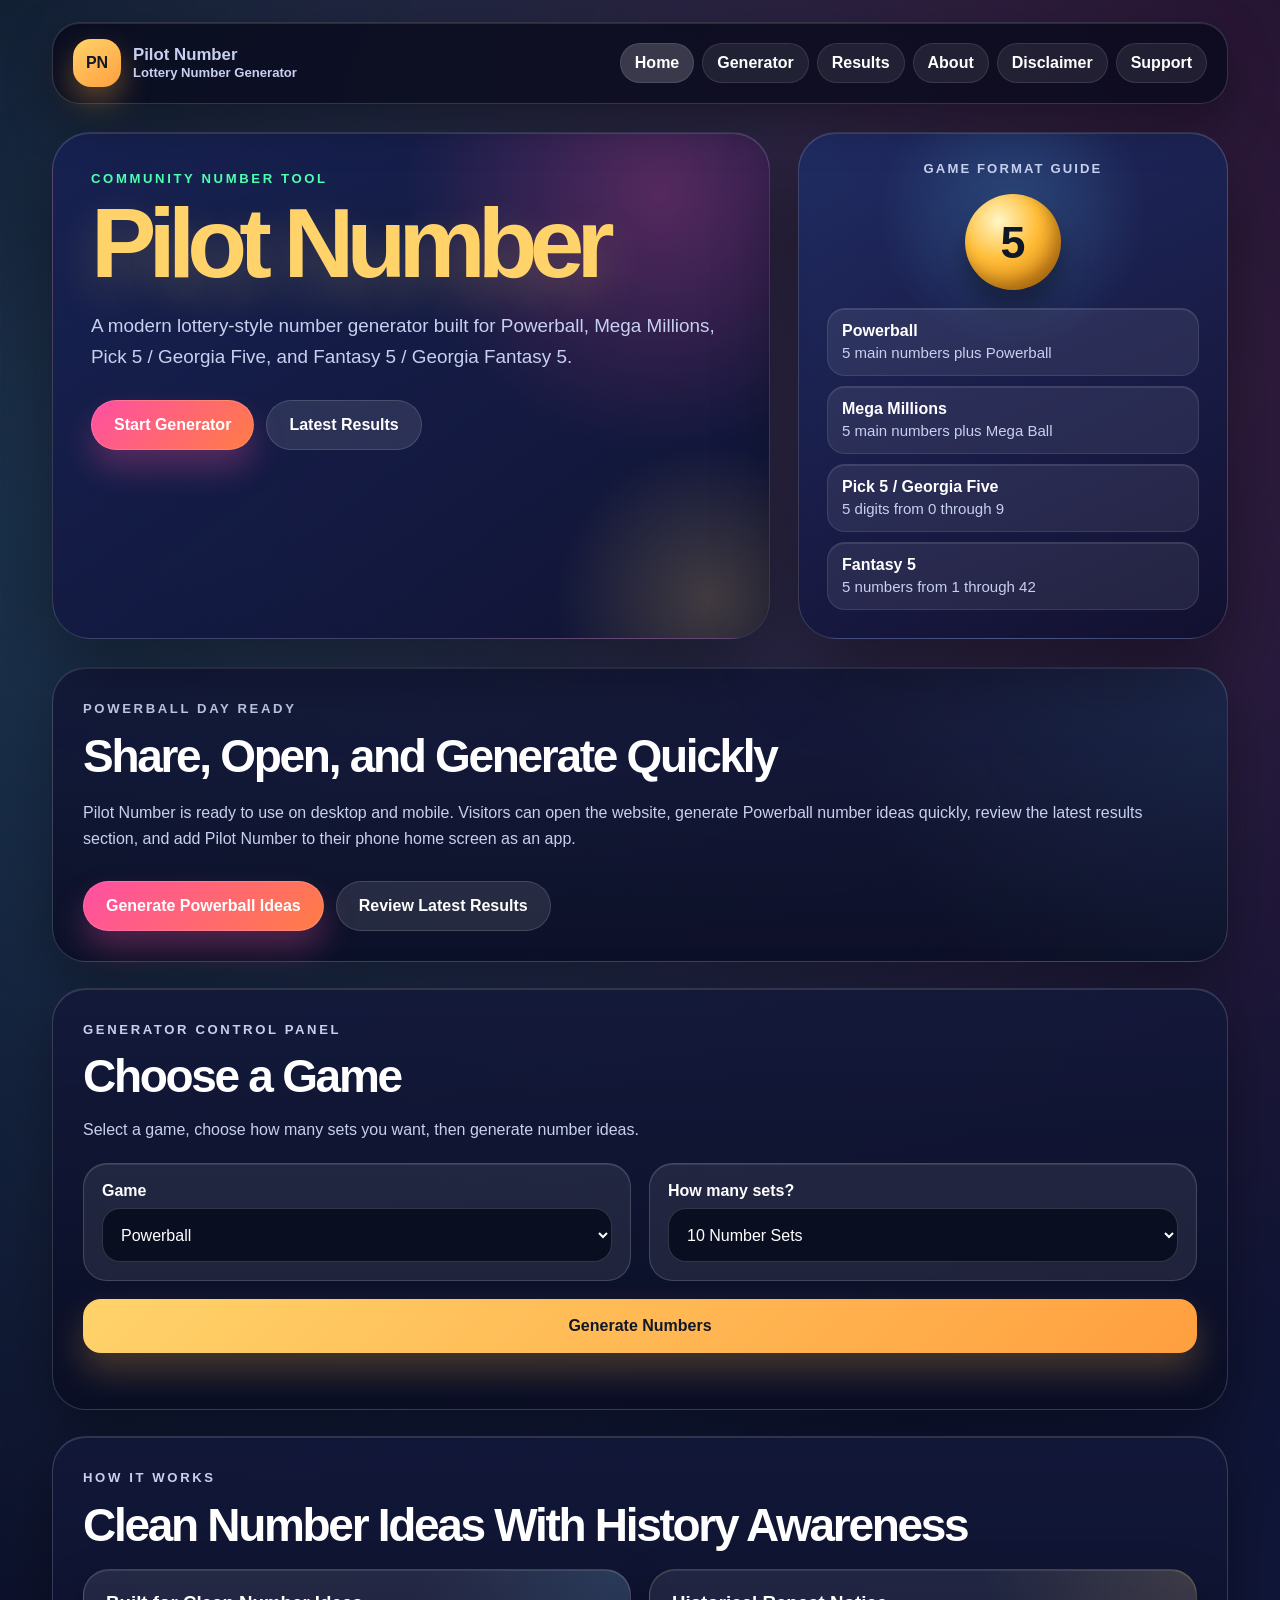
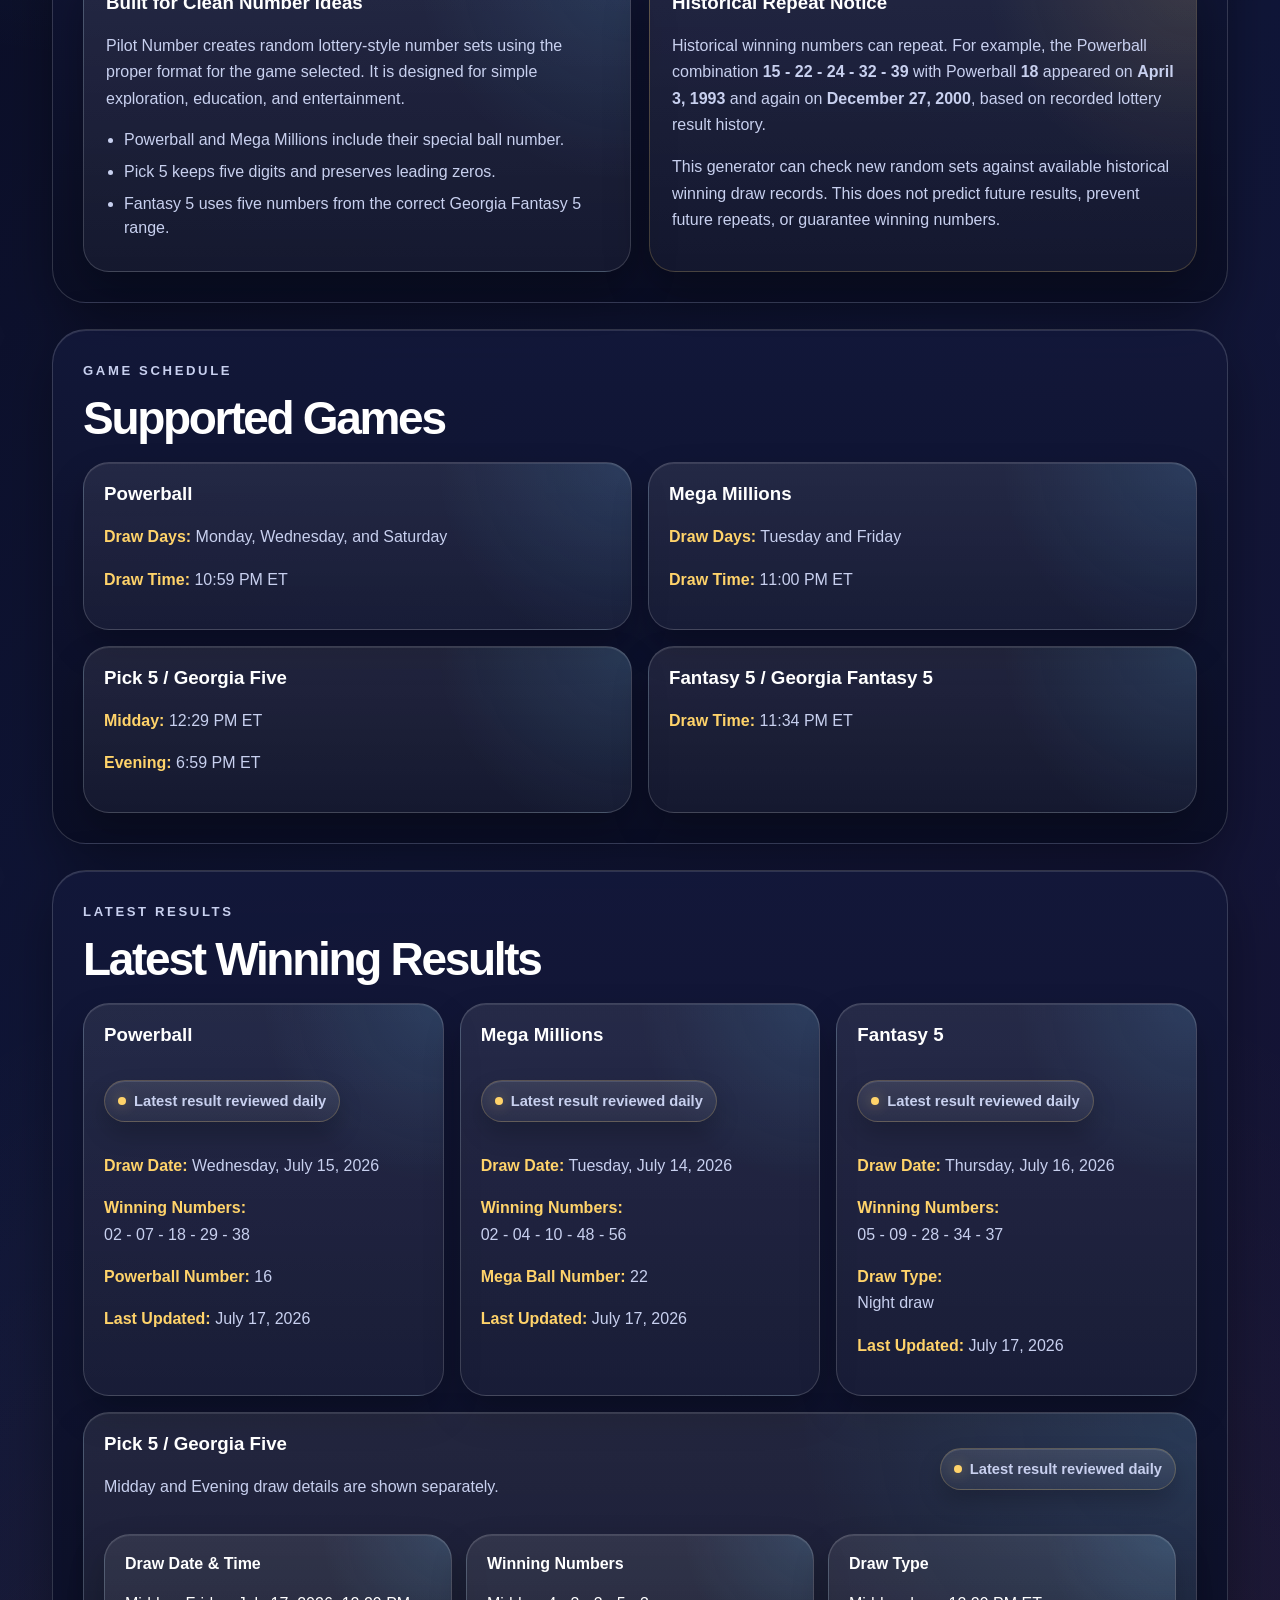
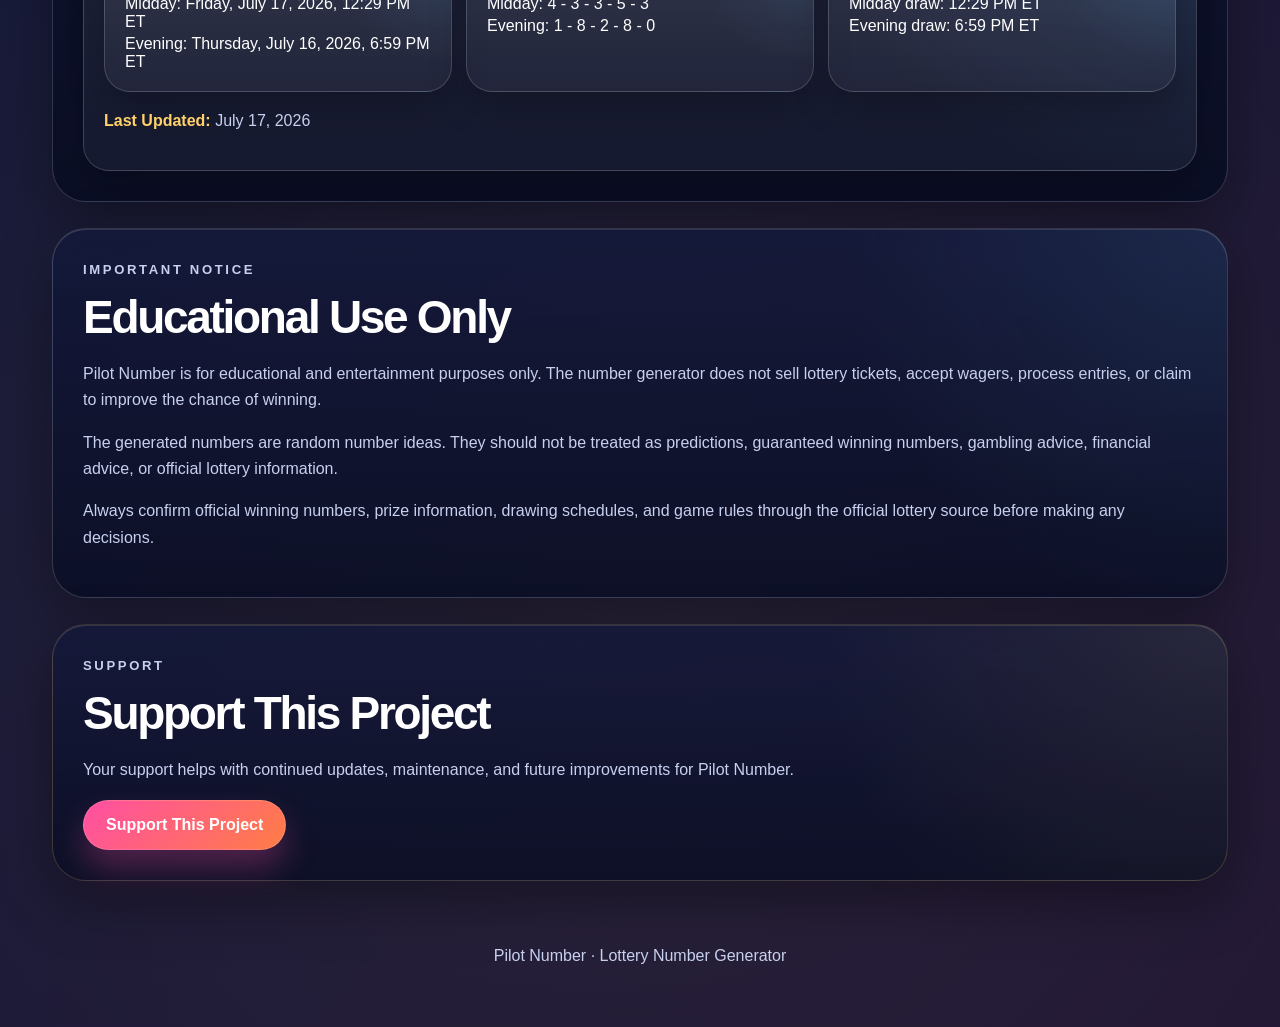
==== commit abbeb705: "Update index.html Add homepage polish and PWA support" ====
--- a/index.html
+++ b/index.html
@@ -5,6 +5,15 @@
   <meta name="viewport" content="width=device-width, initial-scale=1.0" />
 
   <title>Pilot Number | Lottery Number Generator</title>
+
+  <!-- Pilot Number PWA install support -->
+  <meta name="description" content="Pilot Number is an educational lottery-style number generator for Powerball, Mega Millions, Pick 5 / Georgia Five, and Fantasy 5." />
+  <meta name="theme-color" content="#080918" />
+  <link rel="manifest" href="/manifest.webmanifest" />
+  <link rel="apple-touch-icon" href="/icons/apple-touch-icon.png" />
+  <meta name="apple-mobile-web-app-capable" content="yes" />
+  <meta name="apple-mobile-web-app-title" content="Pilot Number" />
+  <meta name="apple-mobile-web-app-status-bar-style" content="black-translucent" />
 
   <style>
     :root {
@@ -803,6 +812,23 @@
       </aside>
     </header>
 
+    <section class="section notice-section">
+      <div class="section-header">
+        <p class="eyebrow">Powerball Day Ready</p>
+        <h2>Share, Open, and Generate Quickly</h2>
+      </div>
+
+      <p>
+        Pilot Number is ready to use on desktop and mobile. Visitors can open the website, generate Powerball number
+        ideas quickly, review the latest results section, and add Pilot Number to their phone home screen as an app.
+      </p>
+
+      <div class="hero-actions">
+        <a class="btn btn-primary" href="#generator">Generate Powerball Ideas</a>
+        <a class="btn btn-secondary" href="#latest-results">Review Latest Results</a>
+      </div>
+    </section>
+
     <section id="generator" class="section">
       <div class="section-header">
         <p class="eyebrow">Generator Control Panel</p>
@@ -1045,5 +1071,15 @@
   <script src="supabase-public-config.js"></script>
   <script src="script.js"></script>
   <script src="analytics-tracker.js"></script>
+
+  <script>
+    if ("serviceWorker" in navigator) {
+      window.addEventListener("load", function () {
+        navigator.serviceWorker.register("/service-worker.js").catch(function (error) {
+          console.warn("Pilot Number service worker registration failed:", error);
+        });
+      });
+    }
+  </script>
 </body>
 </html>
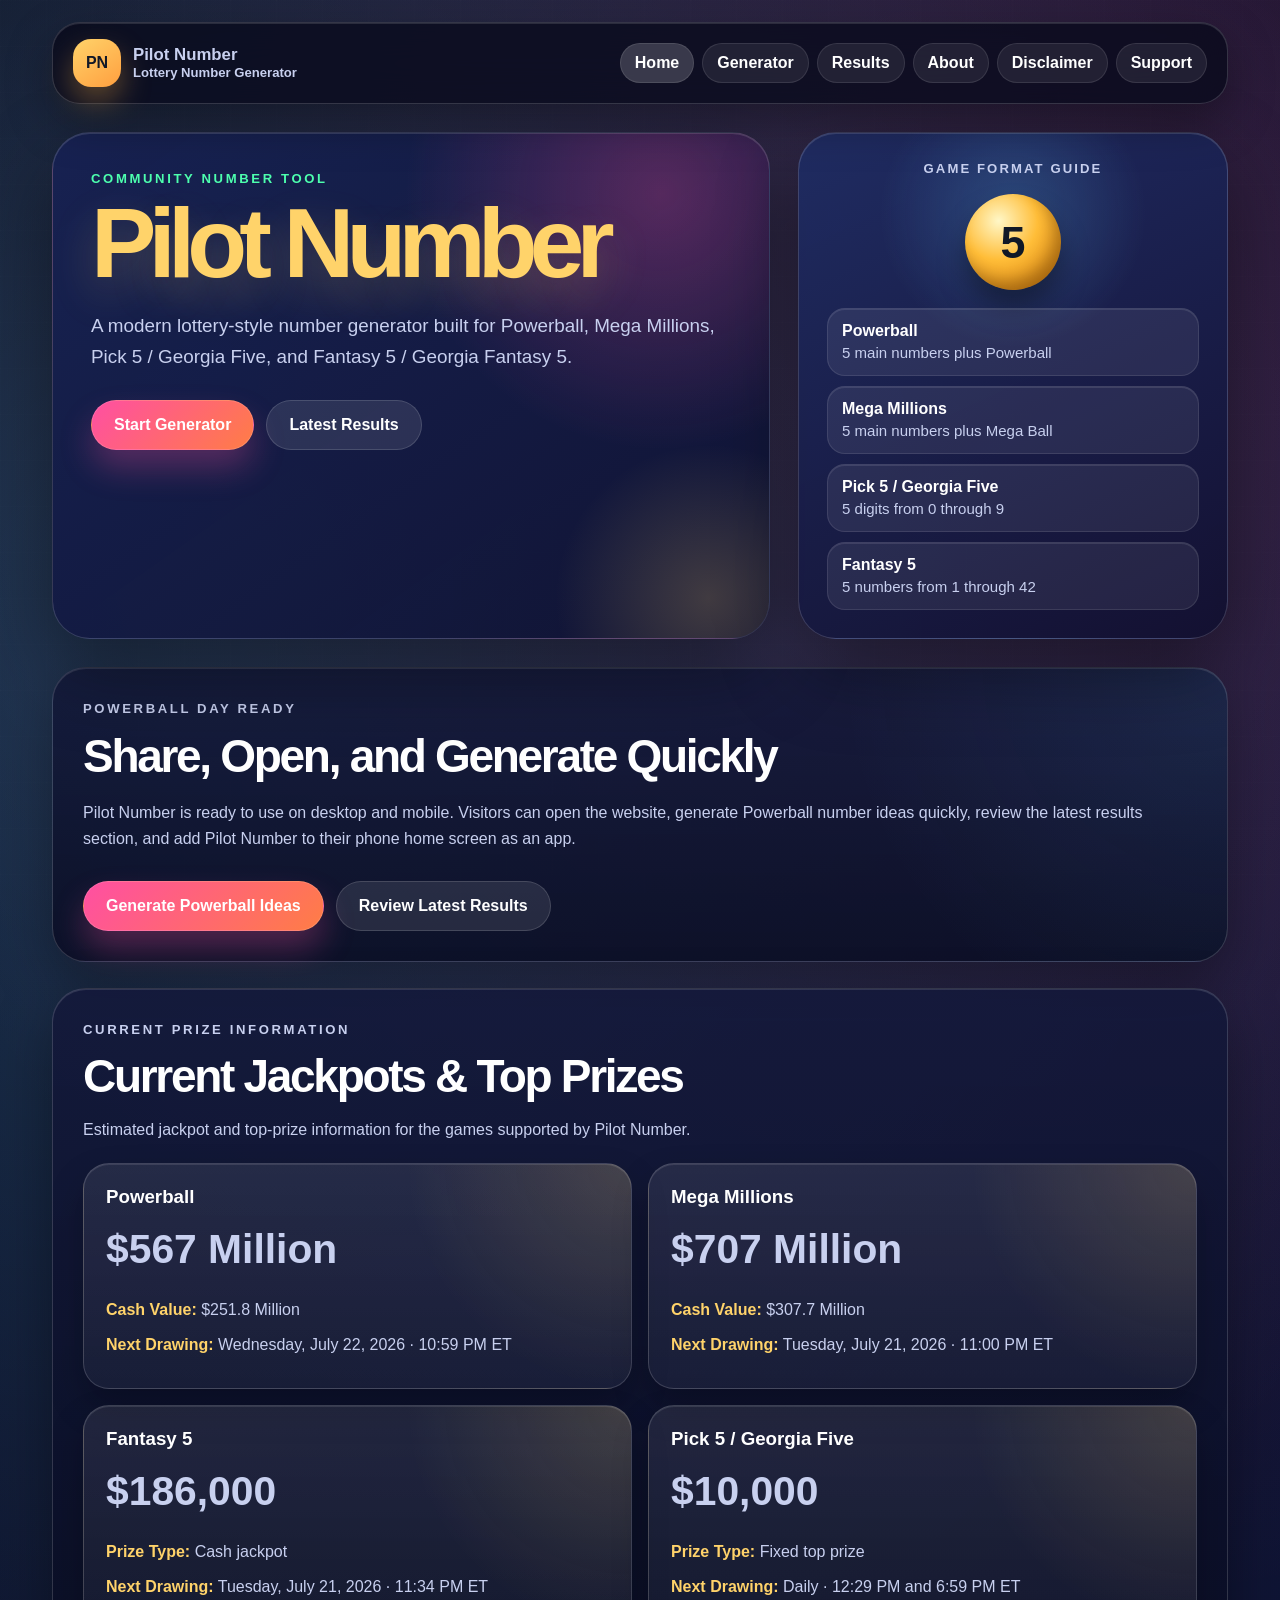
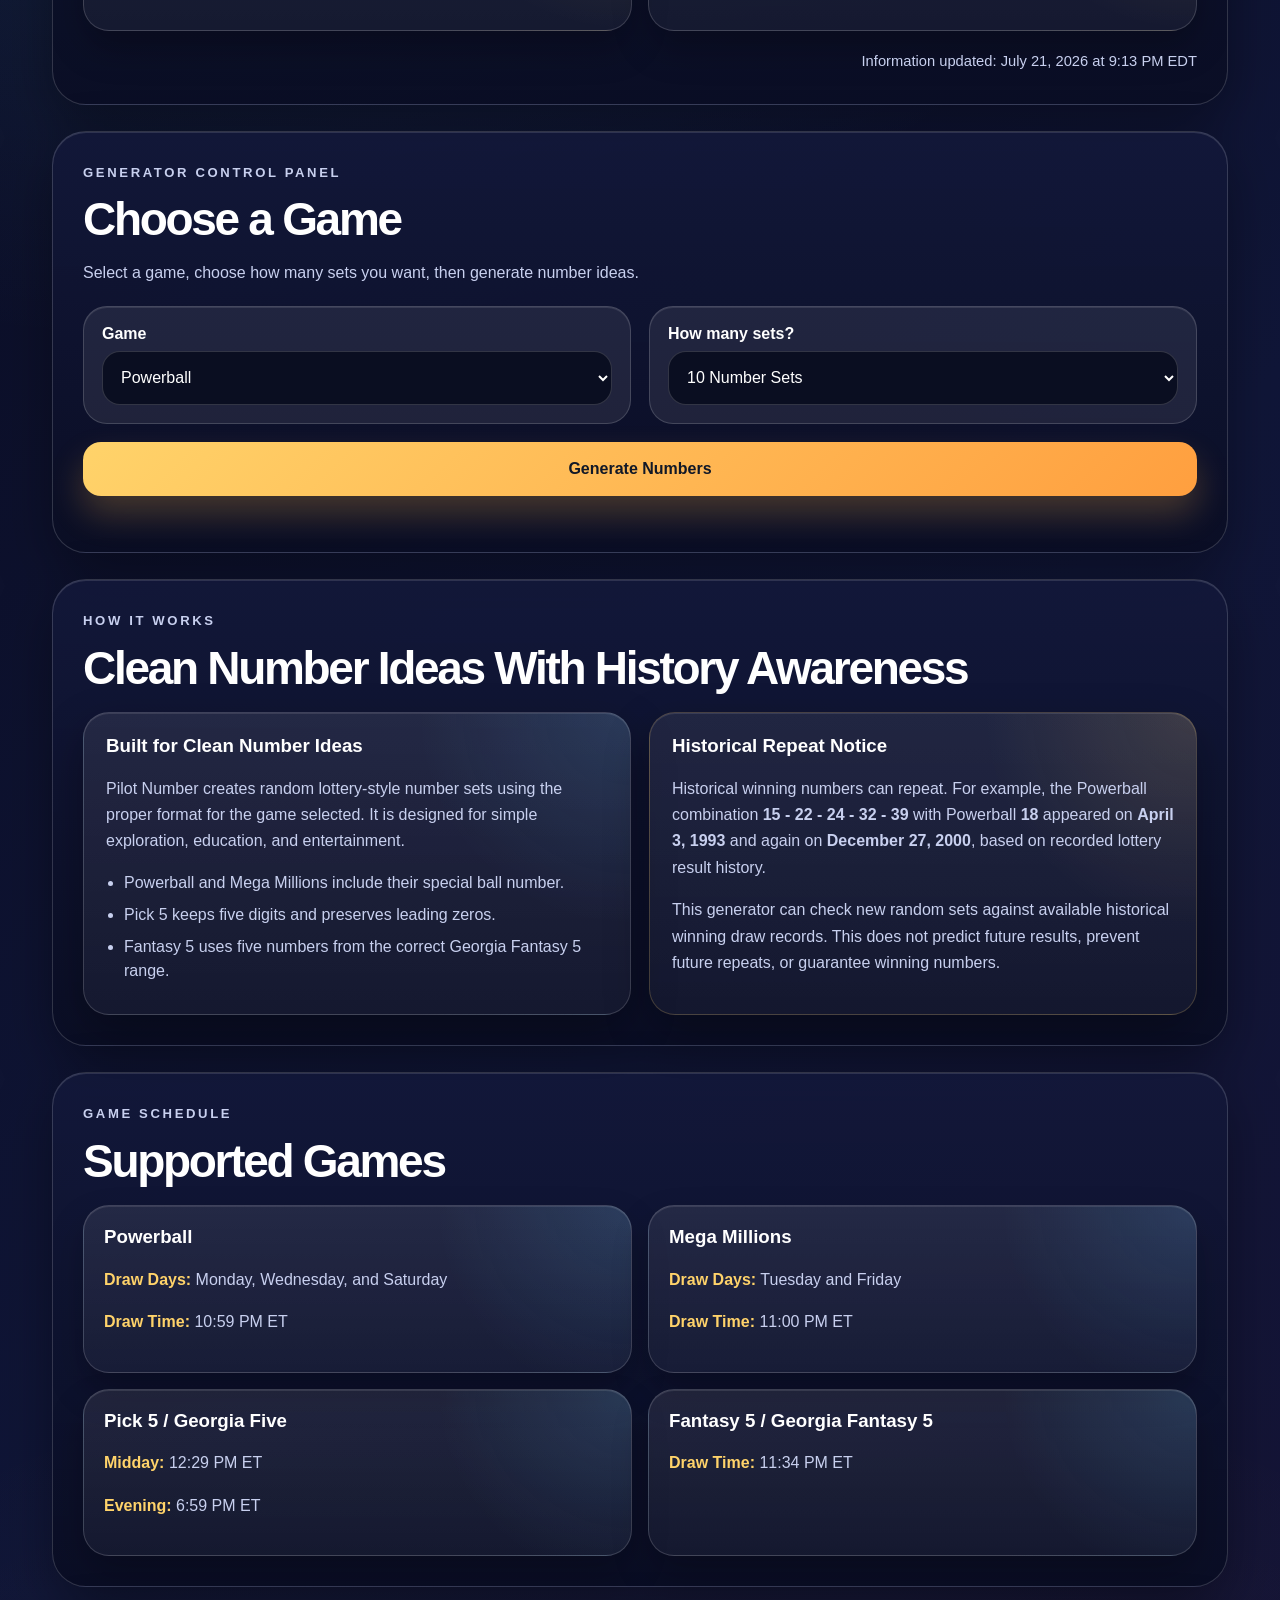
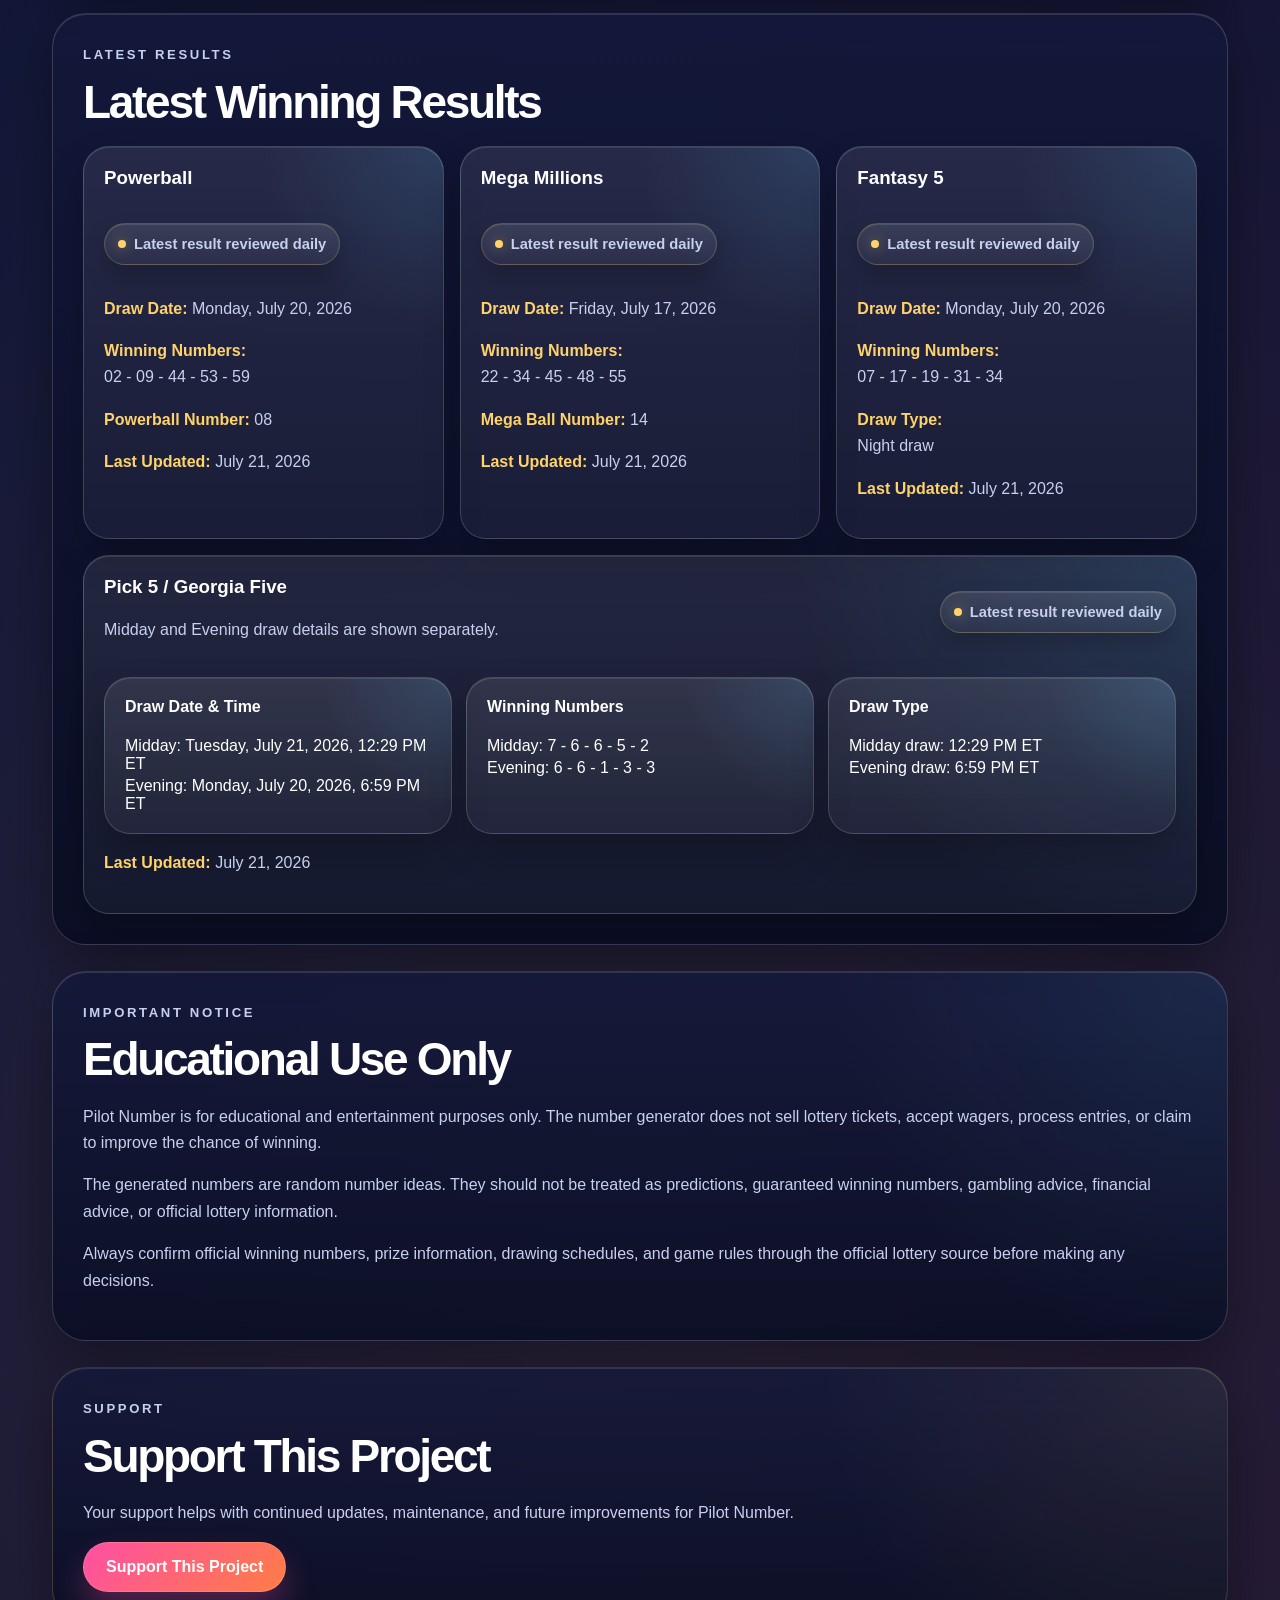
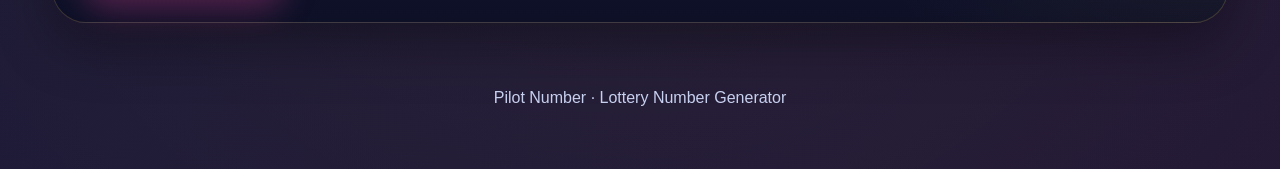
==== commit cd0028ac: "Update index.html Add live jackpot display to homepage" ====
--- a/index.html
+++ b/index.html
@@ -536,6 +536,47 @@
       grid-template-columns: repeat(3, minmax(0, 1fr));
     }
 
+    .jackpot-grid {
+      display: grid;
+      grid-template-columns: repeat(2, minmax(0, 1fr));
+      gap: 16px;
+    }
+
+    .jackpot-card {
+      padding: 22px;
+      border: 1px solid var(--border);
+      border-radius: 26px;
+      background:
+        radial-gradient(circle at top right, rgba(255, 211, 106, 0.15), transparent 38%),
+        linear-gradient(180deg, rgba(255,255,255,0.085), rgba(255,255,255,0.045));
+      box-shadow: 0 18px 36px rgba(0,0,0,0.24), inset 0 1px 0 rgba(255,255,255,0.10);
+    }
+
+    .jackpot-card h3 {
+      margin-bottom: 8px;
+    }
+
+    .jackpot-amount {
+      margin: 8px 0 14px;
+      color: var(--gold);
+      font-size: clamp(1.75rem, 4vw, 2.55rem);
+      font-weight: 900;
+      line-height: 1.05;
+    }
+
+    .jackpot-detail {
+      margin: 8px 0;
+      color: var(--muted);
+      line-height: 1.5;
+    }
+
+    .jackpot-updated {
+      margin: 18px 0 0;
+      color: var(--muted-2);
+      font-size: 0.92rem;
+      text-align: right;
+    }
+
     .tile,
     .home-info-card,
     .latest-result-item,
@@ -699,6 +740,7 @@
 
       .generator-grid,
       .tile-grid,
+      .jackpot-grid,
       .pick5-result-layout,
       .result-list {
         grid-template-columns: 1fr;
@@ -827,6 +869,46 @@
         <a class="btn btn-primary" href="#generator">Generate Powerball Ideas</a>
         <a class="btn btn-secondary" href="#latest-results">Review Latest Results</a>
       </div>
+    </section>
+
+    <section id="jackpots" class="section">
+      <div class="section-header">
+        <p class="eyebrow">Current Prize Information</p>
+        <h2>Current Jackpots &amp; Top Prizes</h2>
+        <p>Estimated jackpot and top-prize information for the games supported by Pilot Number.</p>
+      </div>
+
+      <div class="jackpot-grid">
+        <article class="jackpot-card">
+          <h3>Powerball</h3>
+          <p class="jackpot-amount" id="powerballJackpotAmount">Current amount is loading</p>
+          <p class="jackpot-detail"><span class="info-label">Cash Value:</span> <span id="powerballJackpotCash">Loading</span></p>
+          <p class="jackpot-detail"><span class="info-label">Next Drawing:</span> <span id="powerballJackpotDraw">Loading</span></p>
+        </article>
+
+        <article class="jackpot-card">
+          <h3>Mega Millions</h3>
+          <p class="jackpot-amount" id="megaJackpotAmount">Current amount is loading</p>
+          <p class="jackpot-detail"><span class="info-label">Cash Value:</span> <span id="megaJackpotCash">Loading</span></p>
+          <p class="jackpot-detail"><span class="info-label">Next Drawing:</span> <span id="megaJackpotDraw">Loading</span></p>
+        </article>
+
+        <article class="jackpot-card">
+          <h3>Fantasy 5</h3>
+          <p class="jackpot-amount" id="fantasy5JackpotAmount">Current amount is loading</p>
+          <p class="jackpot-detail"><span class="info-label">Prize Type:</span> <span id="fantasy5JackpotCash">Loading</span></p>
+          <p class="jackpot-detail"><span class="info-label">Next Drawing:</span> <span id="fantasy5JackpotDraw">Loading</span></p>
+        </article>
+
+        <article class="jackpot-card">
+          <h3>Pick 5 / Georgia Five</h3>
+          <p class="jackpot-amount" id="pick5JackpotAmount">Current amount is loading</p>
+          <p class="jackpot-detail"><span class="info-label">Prize Type:</span> <span id="pick5JackpotCash">Loading</span></p>
+          <p class="jackpot-detail"><span class="info-label">Next Drawing:</span> <span id="pick5JackpotDraw">Loading</span></p>
+        </article>
+      </div>
+
+      <p class="jackpot-updated">Information updated: <span id="jackpotUpdatedAt">Loading</span></p>
     </section>
 
     <section id="generator" class="section">
@@ -1066,11 +1148,44 @@
   </script>
 
   <script src="database.js"></script>
+  <script src="jackpot-data.js"></script>
   <script src="latest-results.js"></script>
   <script src="latest-results-display.js"></script>
   <script src="supabase-public-config.js"></script>
   <script src="script.js"></script>
   <script src="analytics-tracker.js"></script>
+
+  <script>
+    (function () {
+      const jackpotData = window.PILOT_JACKPOTS;
+
+      if (!jackpotData || !jackpotData.games) {
+        document.getElementById("jackpotUpdatedAt").textContent = "Temporarily unavailable";
+        return;
+      }
+
+      const elementIds = {
+        powerball: "powerballJackpot",
+        mega: "megaJackpot",
+        fantasy5: "fantasy5Jackpot",
+        pick5: "pick5Jackpot"
+      };
+
+      Object.keys(elementIds).forEach(function (gameKey) {
+        const game = jackpotData.games[gameKey];
+        const id = elementIds[gameKey];
+
+        if (!game) return;
+
+        document.getElementById(id + "Amount").textContent = game.amount || "Temporarily unavailable";
+        document.getElementById(id + "Cash").textContent = game.cashValue || "See official game information";
+        document.getElementById(id + "Draw").textContent = game.nextDrawing || "See official drawing schedule";
+      });
+
+      document.getElementById("jackpotUpdatedAt").textContent =
+        jackpotData.updatedAt || "Recently";
+    })();
+  </script>
 
   <script>
     if ("serviceWorker" in navigator) {
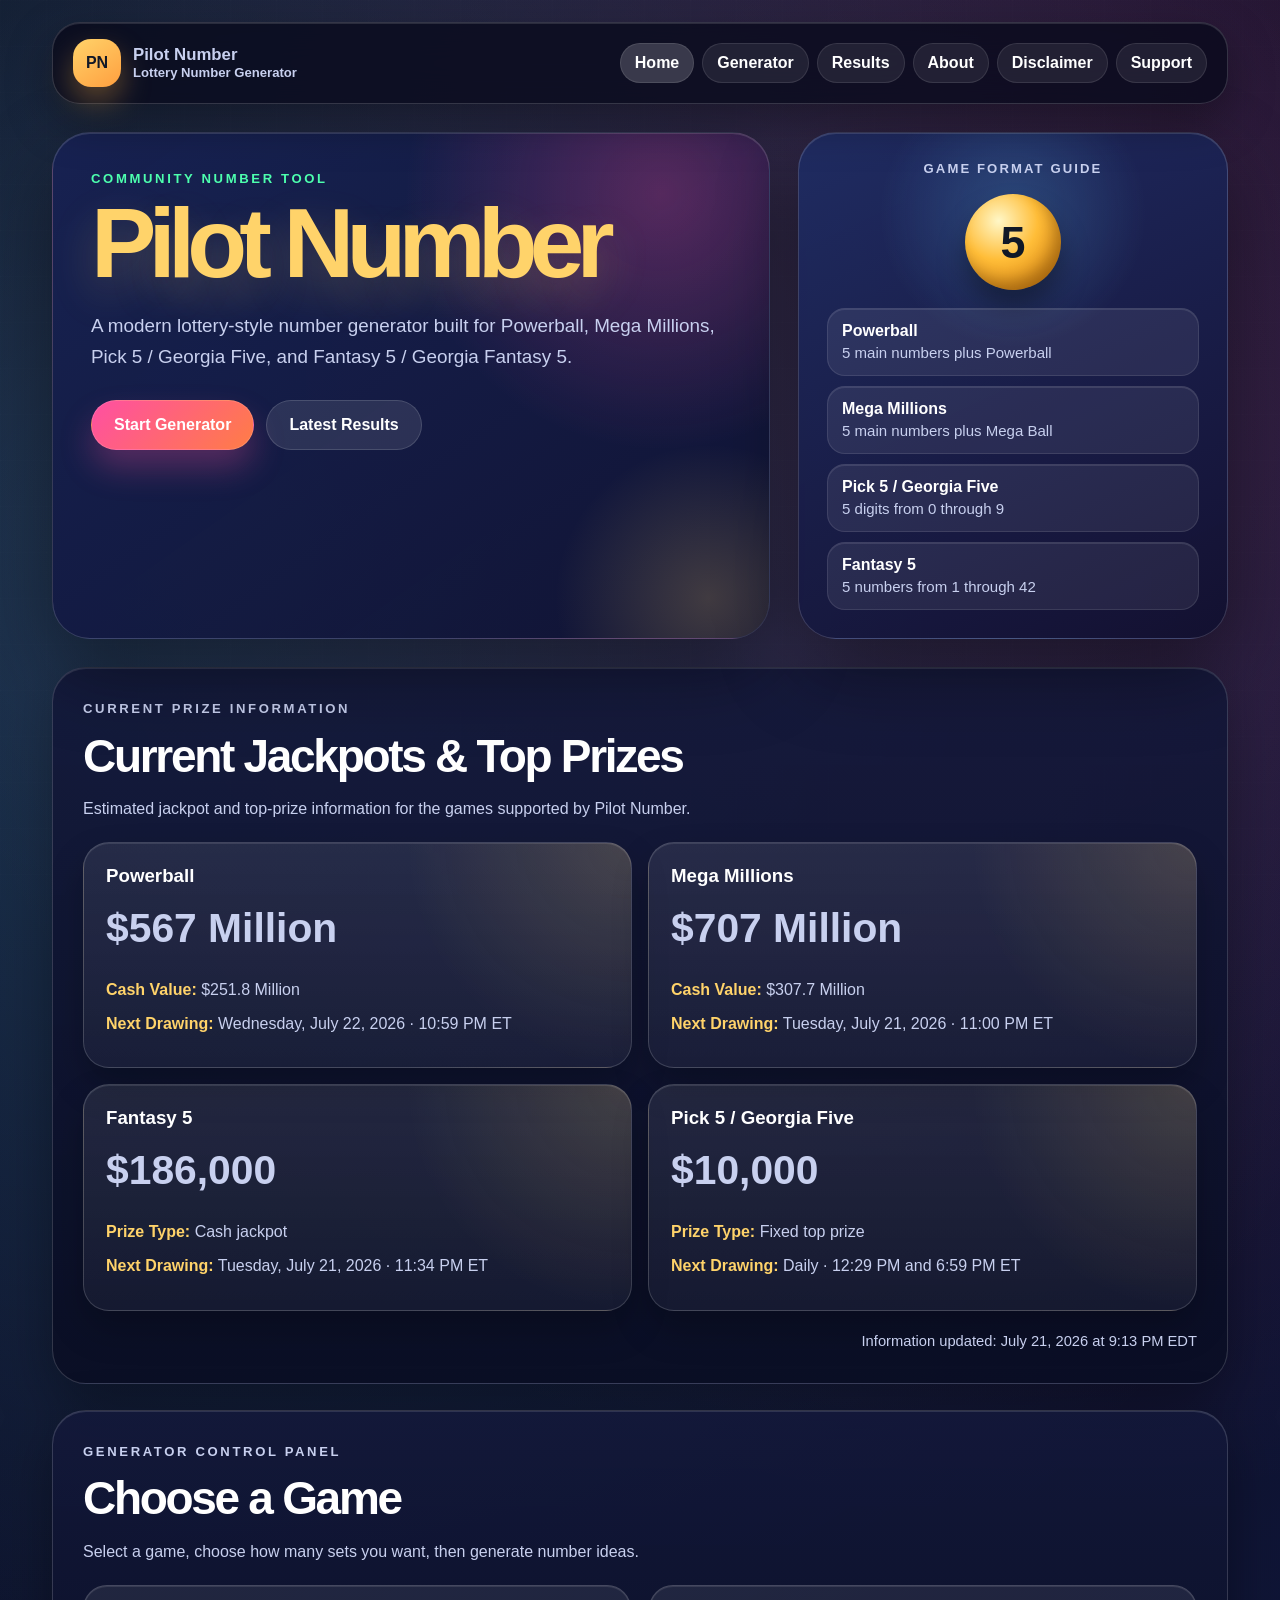
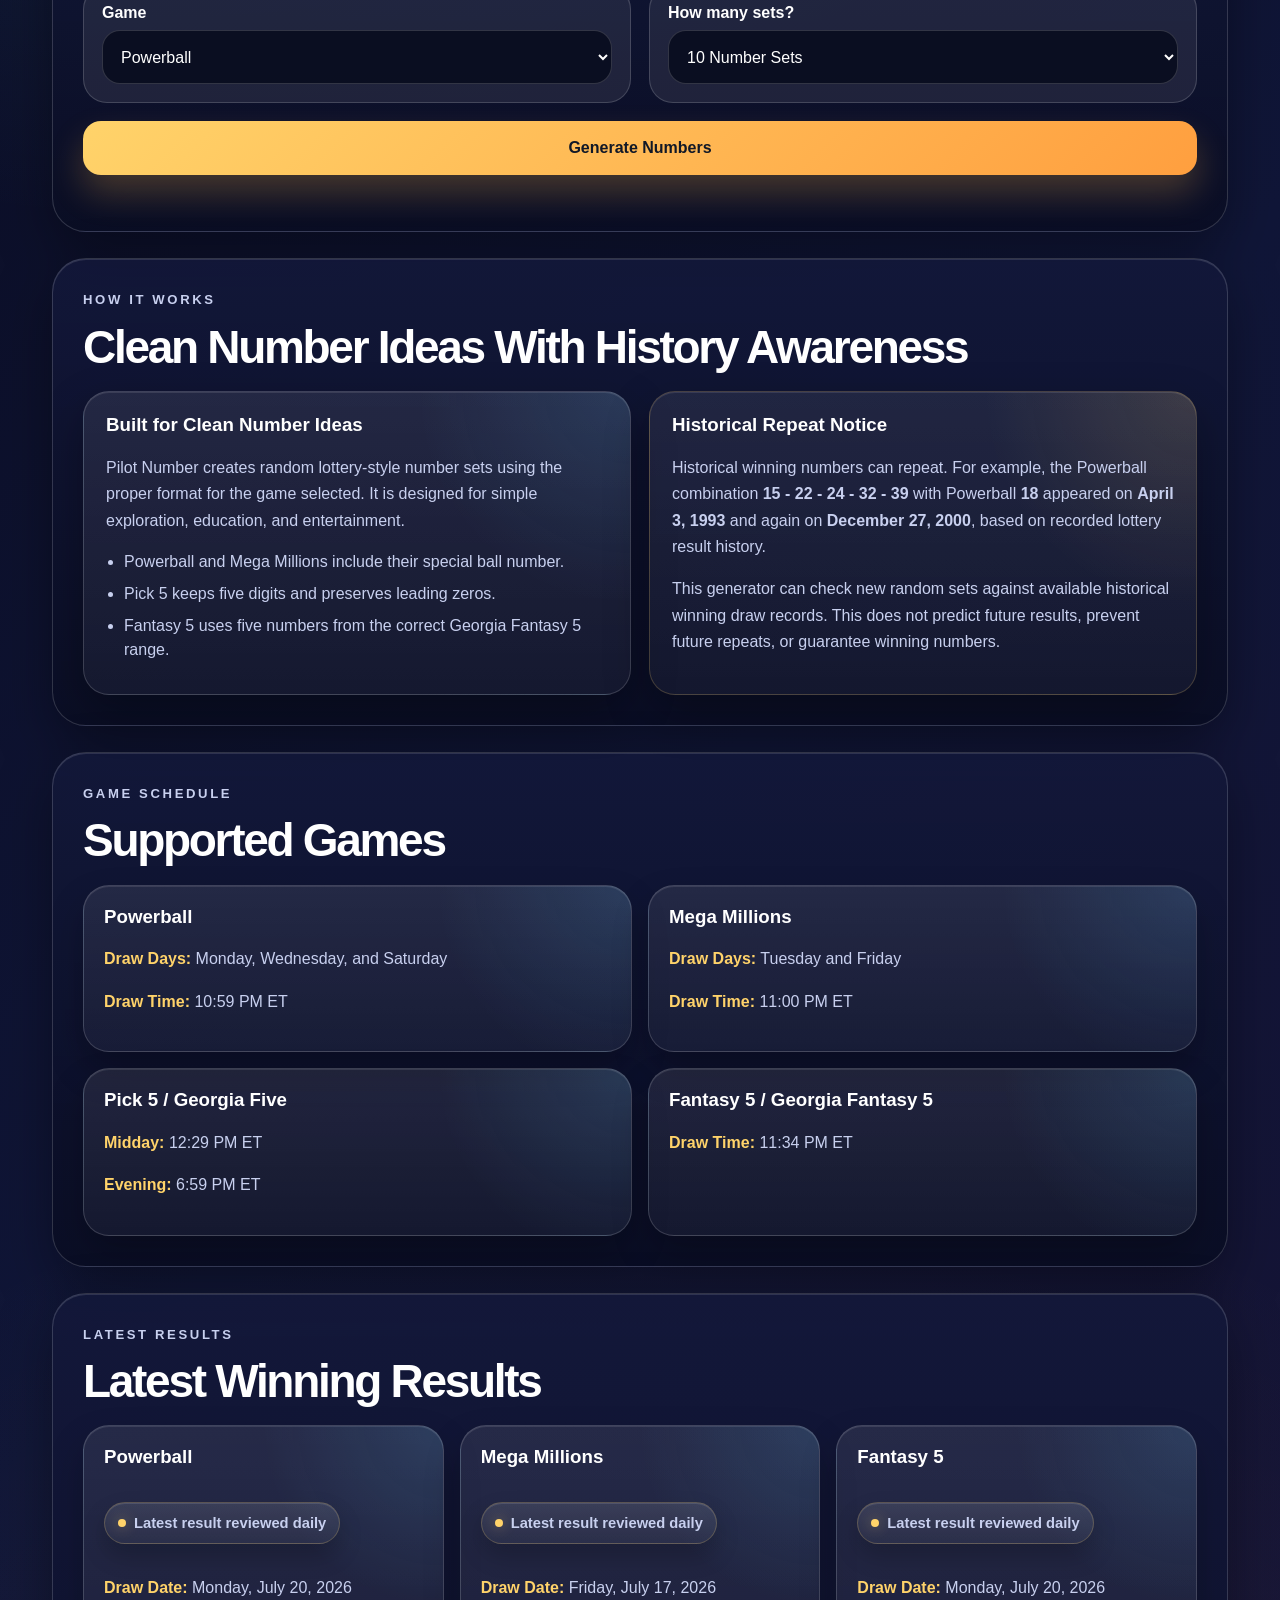
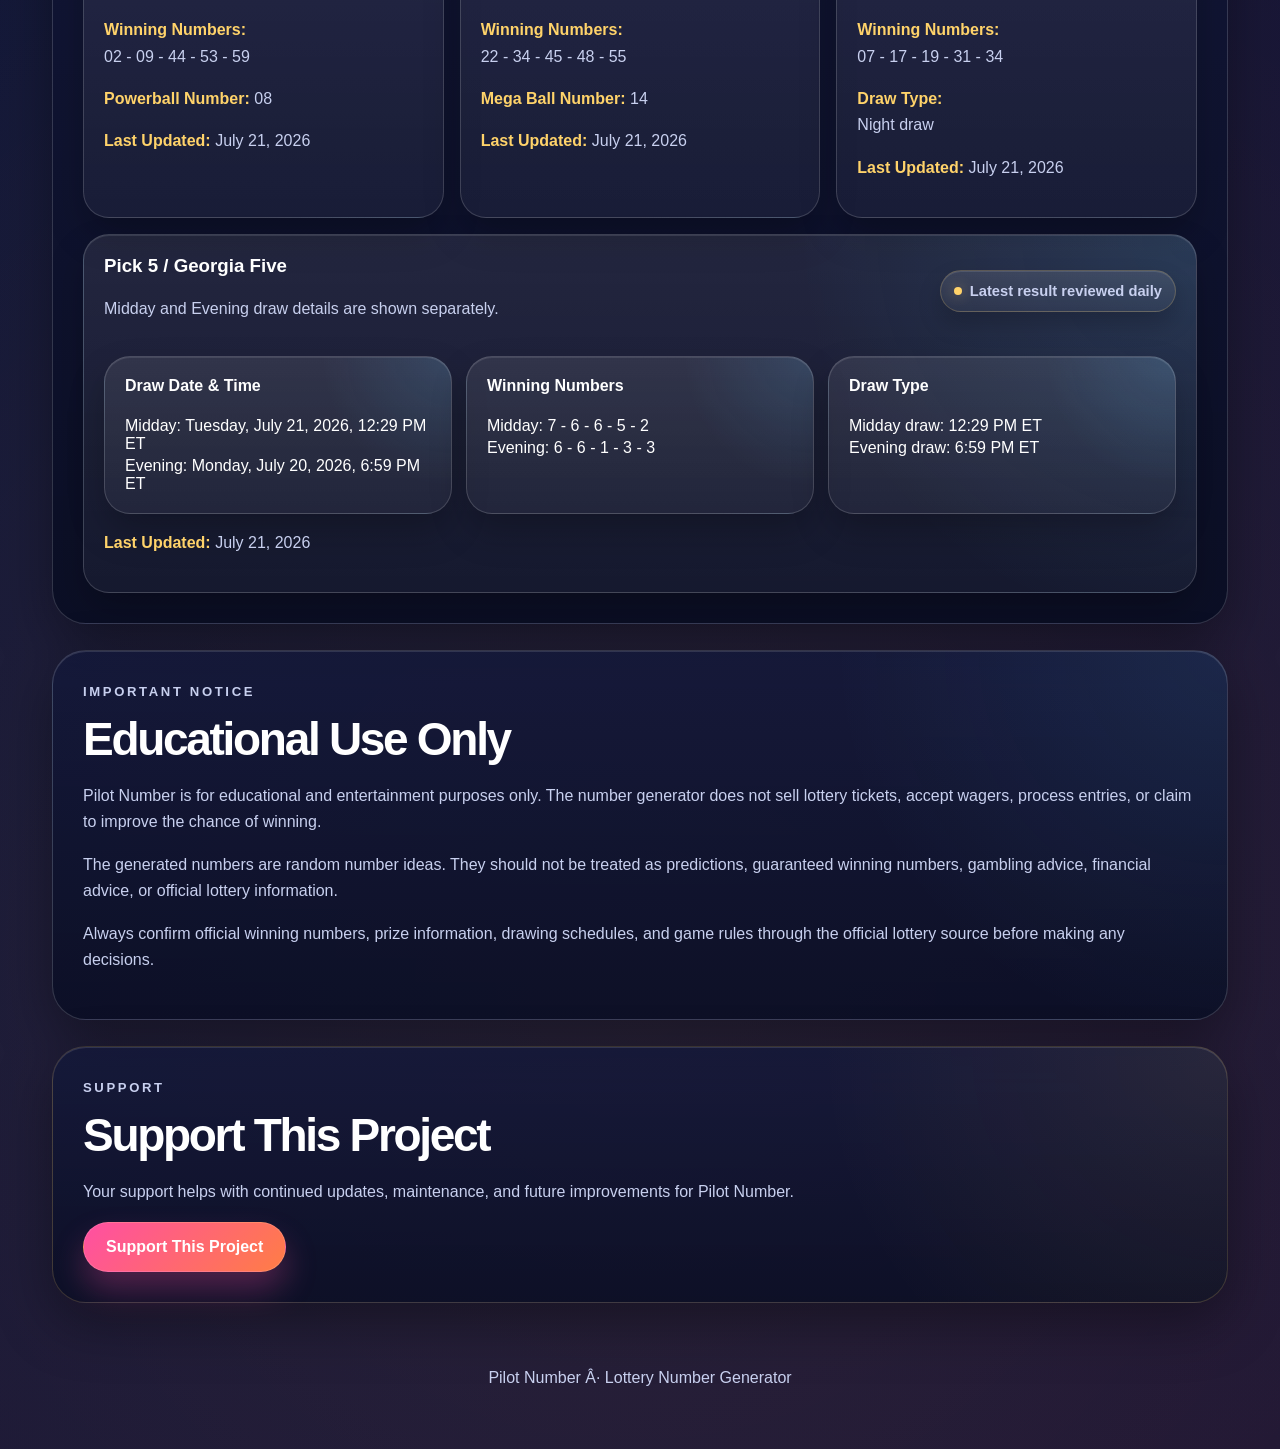
==== commit 5c2c2440: "Update index.html Remove unnecessary homepage card" ====
--- a/index.html
+++ b/index.html
@@ -801,7 +801,7 @@
           <a href="/disclaimer">Disclaimer</a>
           <a href="/support">Support</a>
           <a href="/about">About</a>
-          <button class="mobile-menu-toggle" type="button" aria-label="Open menu" aria-expanded="false" aria-controls="mobileMenu">☰</button>
+          <button class="mobile-menu-toggle" type="button" aria-label="Open menu" aria-expanded="false" aria-controls="mobileMenu">â˜°</button>
         </div>
 
         <div class="mobile-dropdown" id="mobileMenu" hidden>
@@ -853,23 +853,6 @@
         </div>
       </aside>
     </header>
-
-    <section class="section notice-section">
-      <div class="section-header">
-        <p class="eyebrow">Powerball Day Ready</p>
-        <h2>Share, Open, and Generate Quickly</h2>
-      </div>
-
-      <p>
-        Pilot Number is ready to use on desktop and mobile. Visitors can open the website, generate Powerball number
-        ideas quickly, review the latest results section, and add Pilot Number to their phone home screen as an app.
-      </p>
-
-      <div class="hero-actions">
-        <a class="btn btn-primary" href="#generator">Generate Powerball Ideas</a>
-        <a class="btn btn-secondary" href="#latest-results">Review Latest Results</a>
-      </div>
-    </section>
 
     <section id="jackpots" class="section">
       <div class="section-header">
@@ -1114,7 +1097,7 @@
     </section>
 
     <footer class="footer">
-      <p>Pilot Number · Lottery Number Generator</p>
+      <p>Pilot Number Â· Lottery Number Generator</p>
     </footer>
 
   </main>
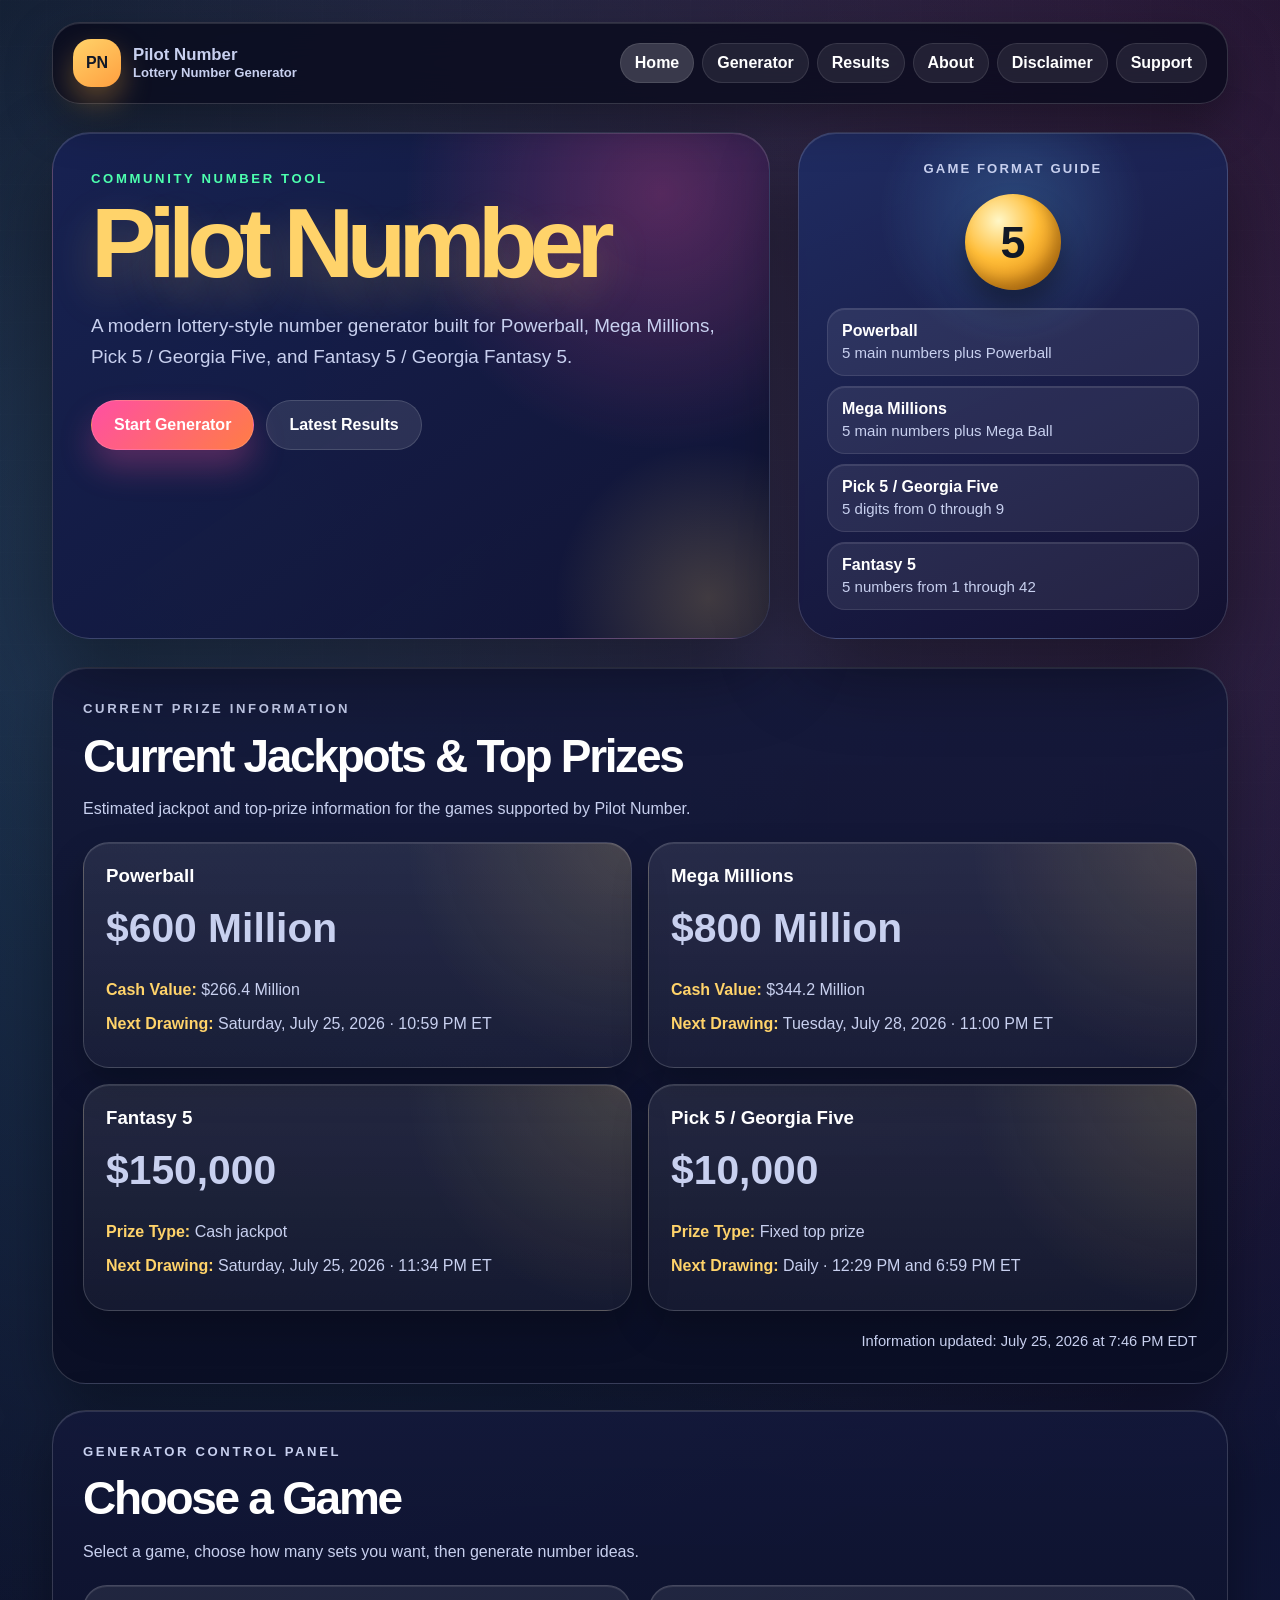
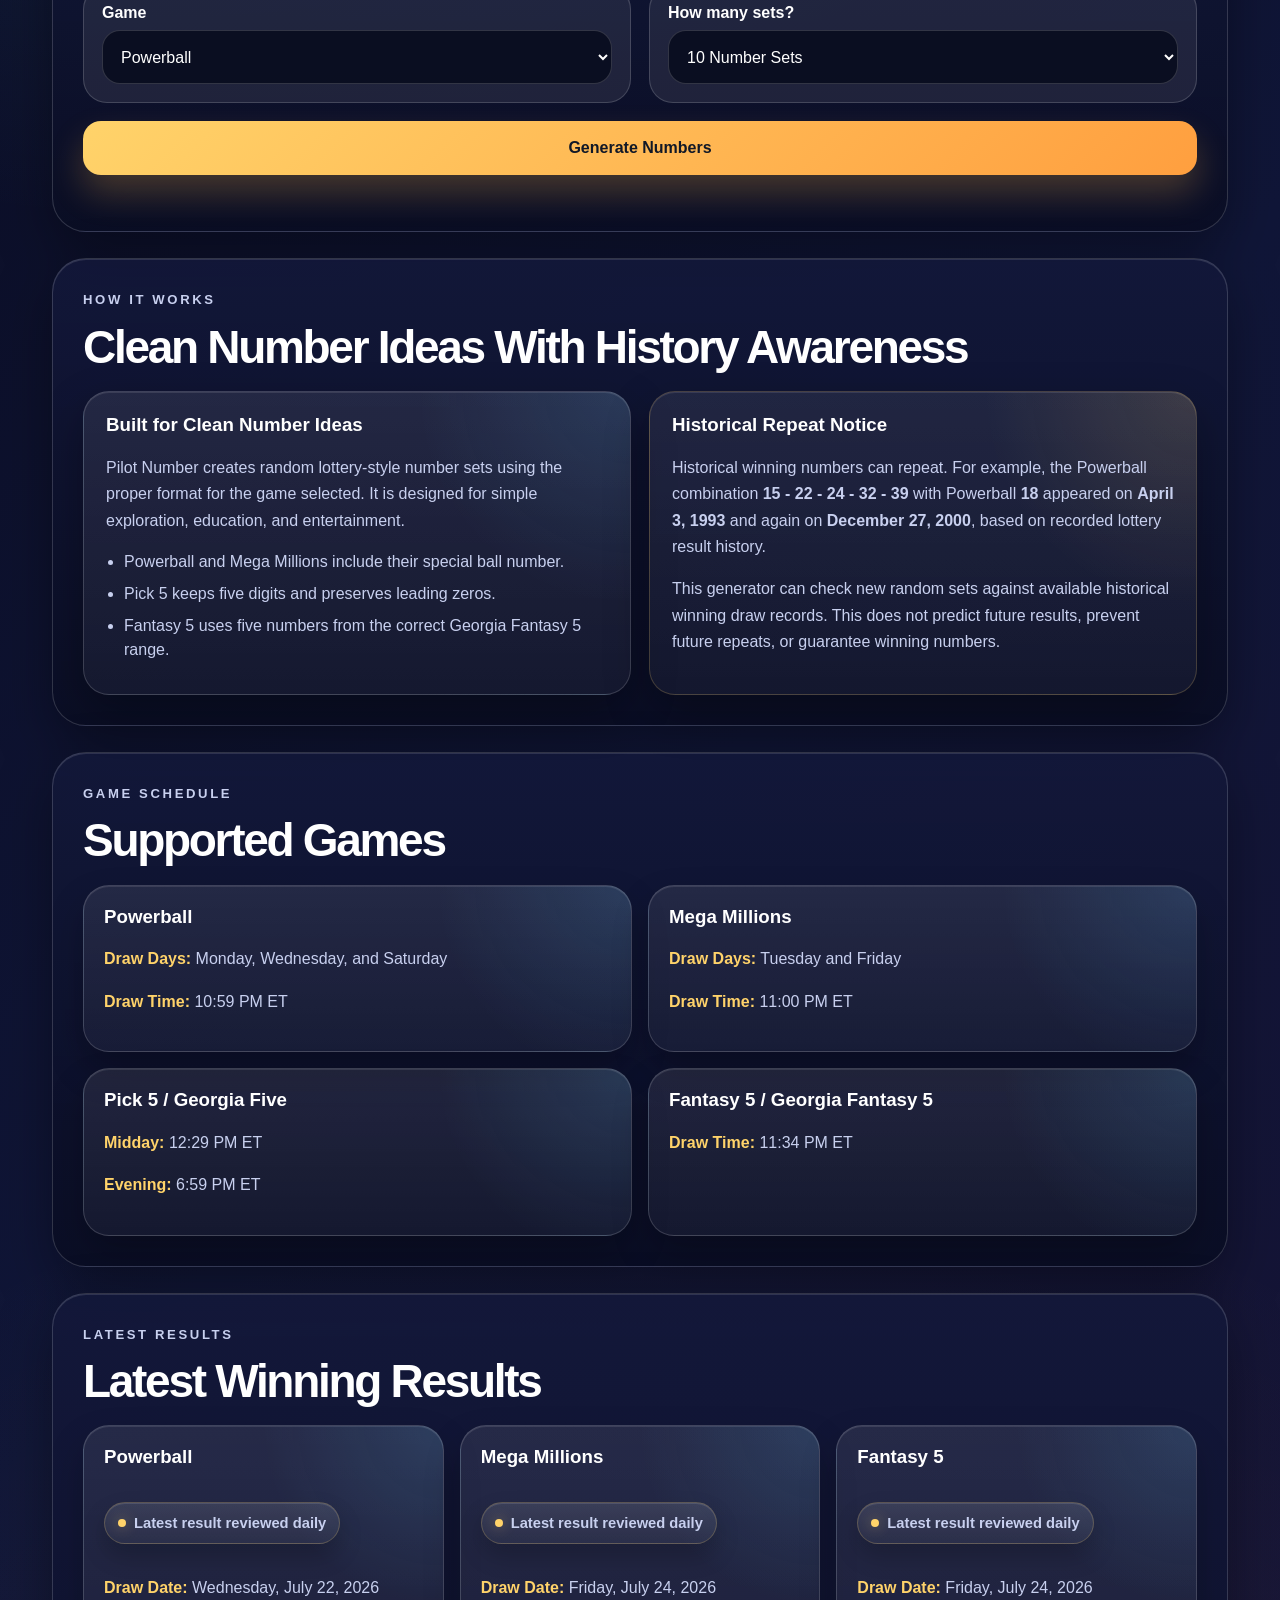
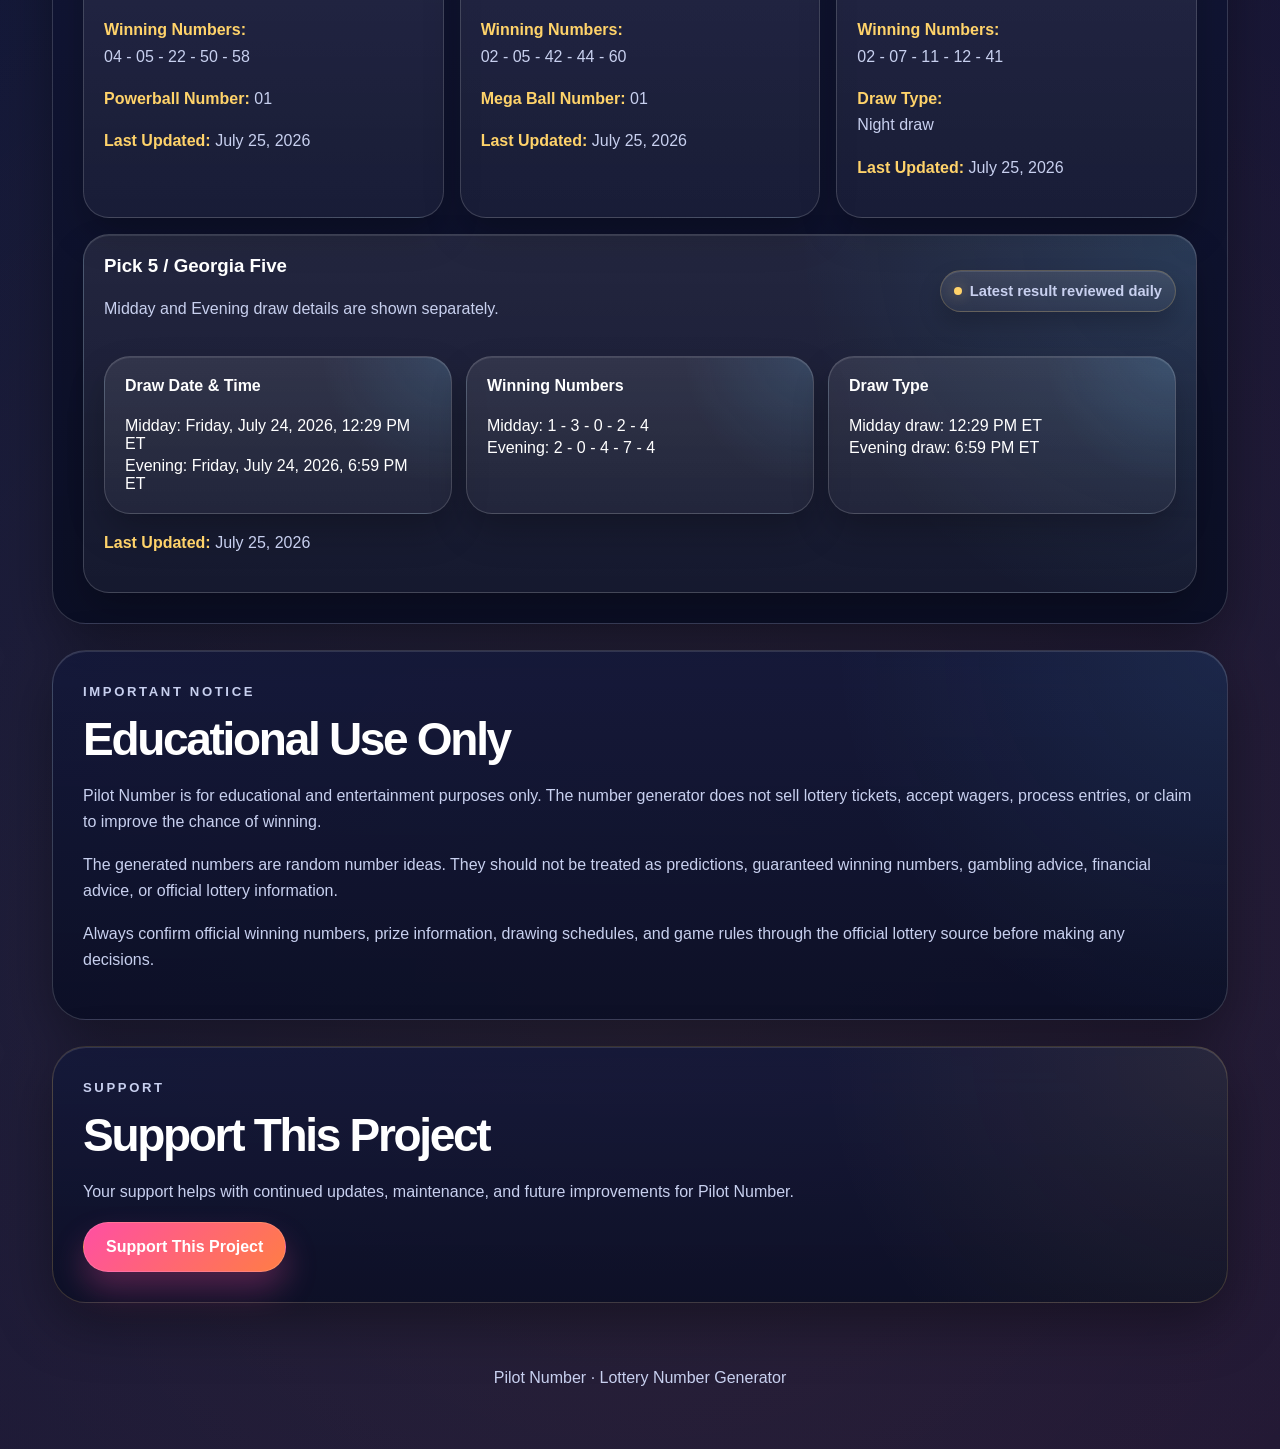
==== commit 74eb93f9: "Update index.html Fix mobile hamburger menu encoding" ====
--- a/index.html
+++ b/index.html
@@ -801,7 +801,7 @@
           <a href="/disclaimer">Disclaimer</a>
           <a href="/support">Support</a>
           <a href="/about">About</a>
-          <button class="mobile-menu-toggle" type="button" aria-label="Open menu" aria-expanded="false" aria-controls="mobileMenu">â˜°</button>
+          <button class="mobile-menu-toggle" type="button" aria-label="Open menu" aria-expanded="false" aria-controls="mobileMenu">&#9776;</button>
         </div>
 
         <div class="mobile-dropdown" id="mobileMenu" hidden>
@@ -1097,7 +1097,7 @@
     </section>
 
     <footer class="footer">
-      <p>Pilot Number Â· Lottery Number Generator</p>
+      <p>Pilot Number &middot; Lottery Number Generator</p>
     </footer>
 
   </main>
